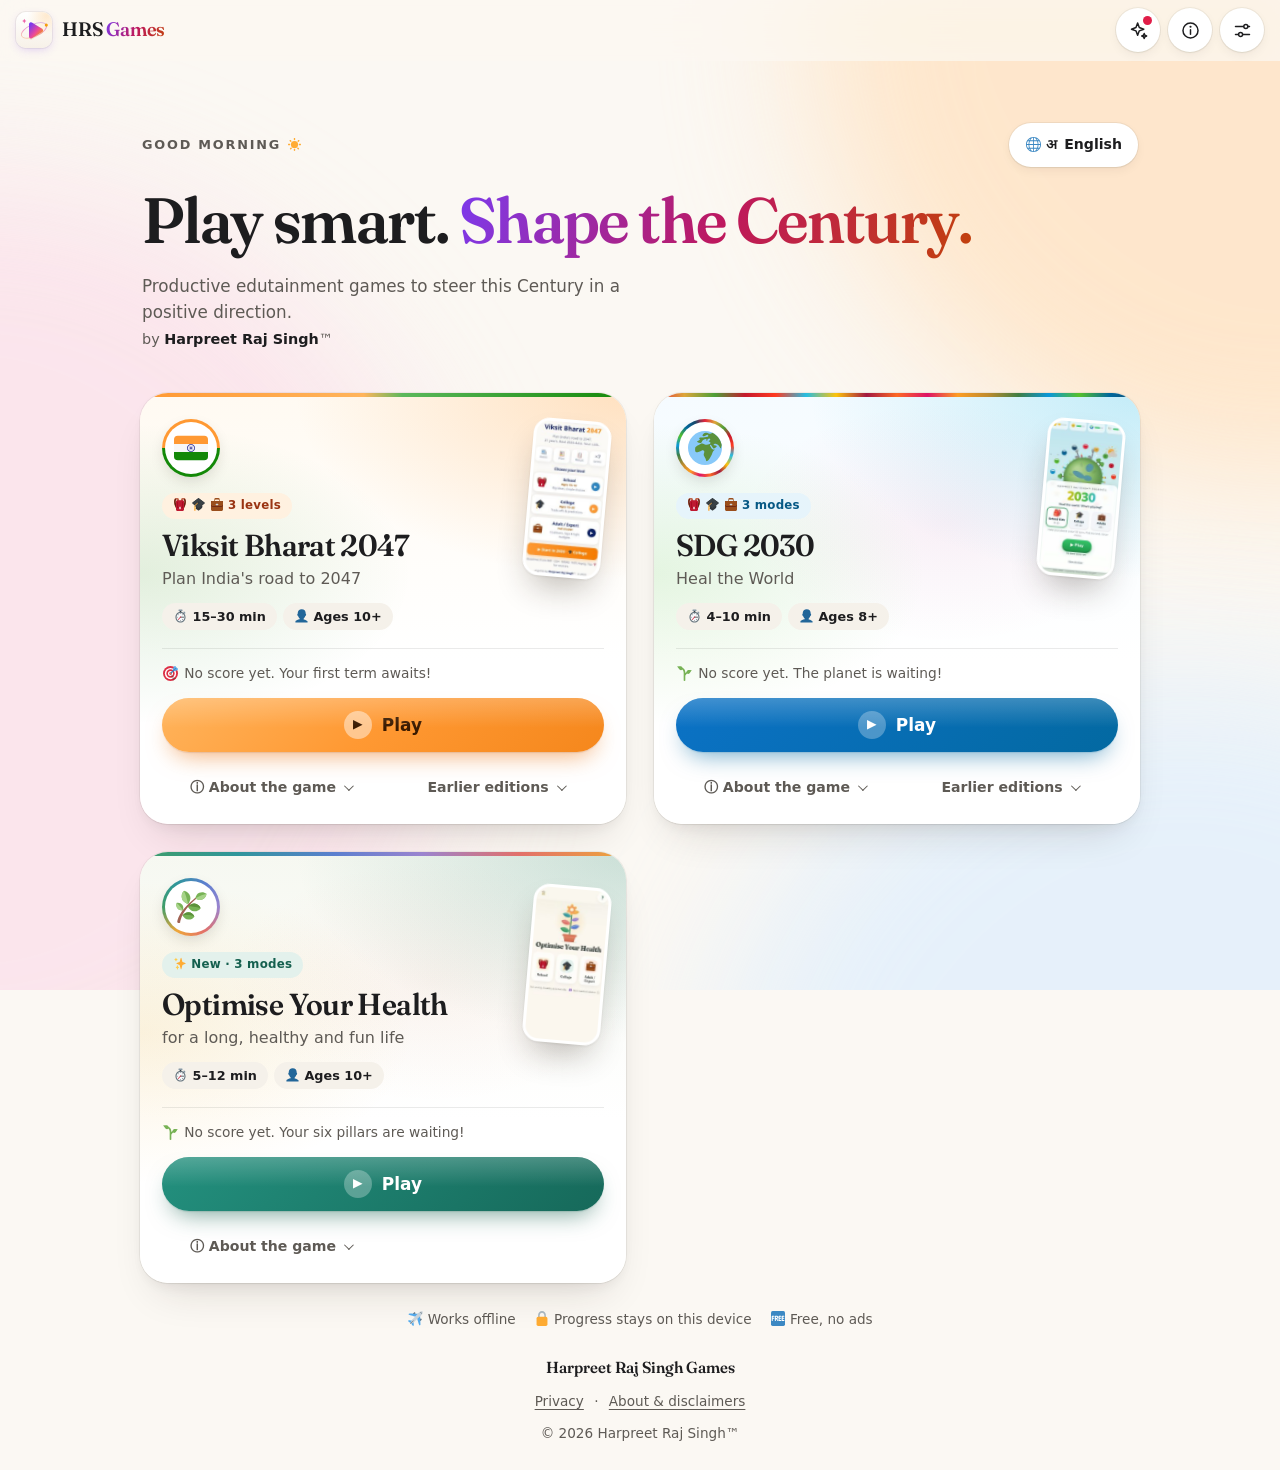
==== index.html @ fbbbddc3 "HRS Games 1.5.0: Optimise Your Health (v4.1) — one shared ⚡ energy pool across six pillars, School/C" ====
<!doctype html>
<html lang="en">
<head>
<meta charset="utf-8">
<meta name="viewport" content="width=device-width,initial-scale=1,viewport-fit=cover">
<meta name="theme-color" content="#fbf8f3">
<!-- seo:start (generated by tools/seo.js) -->
<title>Harpreet Raj Singh Games: Viksit Bharat 2047, SDG 2030 &amp; Optimise Your Health educational games</title>
<meta name="description" content="Free educational games by Harpreet Raj Singh: Viksit Bharat 2047, SDG 2030 and Optimise Your Health (healthy habits, SDG 3). Productive edutainment strategy games for youth and adults of the 21st Century. Play in your browser, offline, on Android or iPhone.">
<meta name="author" content="Harpreet Raj Singh">
<meta name="robots" content="index,follow,max-image-preview:large">
<link rel="canonical" href="https://harijim.github.io/hrs-games/">
<meta name="google-site-verification" content="tYB3hz3llab7cFKVdfaq2sgmlVHCugI9h3YYWKLy3C8">
<meta property="og:type" content="website">
<meta property="og:site_name" content="Harpreet Raj Singh Games">
<meta property="og:locale" content="en_IN">
<meta property="og:title" content="Harpreet Raj Singh Games: Viksit Bharat 2047, SDG 2030 &amp; Optimise Your Health educational games">
<meta property="og:description" content="Free educational games by Harpreet Raj Singh: Viksit Bharat 2047, SDG 2030 and Optimise Your Health (healthy habits, SDG 3). Productive edutainment strategy games for youth and adults of the 21st Century. Play in your browser, offline, on Android or iPhone.">
<meta property="og:url" content="https://harijim.github.io/hrs-games/">
<meta property="og:image" content="https://harijim.github.io/hrs-games/assets/og/hrs-games-og-1200x630.jpg">
<meta property="og:image:type" content="image/jpeg">
<meta property="og:image:width" content="1200">
<meta property="og:image:height" content="630">
<meta property="og:image:alt" content="Harpreet Raj Singh Games: Viksit Bharat 2047, SDG 2030 and Optimise Your Health, educational edutainment games">
<meta name="twitter:card" content="summary_large_image">
<meta name="twitter:title" content="Harpreet Raj Singh Games: Viksit Bharat 2047, SDG 2030 &amp; Optimise Your Health educational games">
<meta name="twitter:description" content="Free educational games by Harpreet Raj Singh: Viksit Bharat 2047, SDG 2030 and Optimise Your Health (healthy habits, SDG 3). Productive edutainment strategy games for youth and adults of the 21st Century. Play in your browser, offline, on Android or iPhone.">
<meta name="twitter:image" content="https://harijim.github.io/hrs-games/assets/og/hrs-games-og-1200x630.jpg">
<meta name="twitter:image:alt" content="Harpreet Raj Singh Games: Viksit Bharat 2047, SDG 2030 and Optimise Your Health, educational edutainment games">
<script type="application/ld+json">{"@context":"https://schema.org","@graph":[{"@type":"WebSite","@id":"https://harijim.github.io/hrs-games/#website","name":"Harpreet Raj Singh Games","alternateName":"HRS Games","url":"https://harijim.github.io/hrs-games/","description":"Free educational games by Harpreet Raj Singh: Viksit Bharat 2047, SDG 2030 and Optimise Your Health (healthy habits, SDG 3). Productive edutainment strategy games for youth and adults of the 21st Century. Play in your browser, offline, on Android or iPhone.","inLanguage":"en","author":{"@id":"https://harijim.github.io/hrs-games/#harpreet-raj-singh"},"publisher":{"@id":"https://harijim.github.io/hrs-games/#harpreet-raj-singh"}},{"@type":"Person","@id":"https://harijim.github.io/hrs-games/#harpreet-raj-singh","name":"Harpreet Raj Singh","email":"mailto:harpreetrajsingh1@gmail.com","url":"https://harijim.github.io/hrs-games/about.html"},{"@type":["VideoGame","SoftwareApplication"],"@id":"https://harijim.github.io/hrs-games/games/viksit-2047/#game","name":"Viksit Bharat 2047","alternateName":"Viksit Bharat 2047: Plan India's road to 2047","url":"https://harijim.github.io/hrs-games/games/viksit-2047/","description":"Viksit Bharat 2047 is a free educational strategy game by Harpreet Raj Singh: plan India's road to 2047 at School, College or Expert level. Seven terms of events, budgets and the power grid, with real 2026 data. Edutainment that works offline.","image":"https://harijim.github.io/hrs-games/assets/og/viksit-2047-og-1200x630.jpg","author":{"@id":"https://harijim.github.io/hrs-games/#harpreet-raj-singh"},"creator":{"@id":"https://harijim.github.io/hrs-games/#harpreet-raj-singh"},"publisher":{"@id":"https://harijim.github.io/hrs-games/#harpreet-raj-singh"},"genre":["Strategy","Simulation","Educational"],"gamePlatform":["Web browser","Android","iOS (Add to Home Screen)"],"operatingSystem":"Any (web browser), Android","applicationCategory":"GameApplication","applicationSubCategory":"Educational strategy game","playMode":"SinglePlayer","inLanguage":"en","isAccessibleForFree":true,"educationalUse":"Edutainment","about":["India","Economic development","Energy transition","Public policy"],"keywords":"educational games, edutainment, Viksit Bharat 2047, Harpreet Raj Singh","offers":{"@type":"Offer","price":"0","priceCurrency":"INR","availability":"https://schema.org/InStock"},"isPartOf":{"@id":"https://harijim.github.io/hrs-games/#website"},"version":"3","audience":[{"@type":"EducationalAudience","educationalRole":"student","audienceType":"School (ages 10–14)"},{"@type":"EducationalAudience","educationalRole":"student","audienceType":"College (ages 15–22)"},{"@type":"Audience","audienceType":"Adults / experts"}],"workExample":[{"@id":"https://harijim.github.io/hrs-games/games/viksit-2047-v2/#game"},{"@id":"https://harijim.github.io/hrs-games/games/viksit-2047-classic/#game"}]},{"@type":["VideoGame","SoftwareApplication"],"@id":"https://harijim.github.io/hrs-games/games/sdg-2030/#game","name":"SDG 2030","alternateName":"SDG 2030: Heal the World","url":"https://harijim.github.io/hrs-games/games/sdg-2030/","description":"SDG 2030 is a free educational game by Harpreet Raj Singh with three modes: School Kids (10 turns), College (16 seasons) and Adults (20 seasons). Heal a tiny planet and fill all 17 Sustainable Development Goals with quizzes, dilemmas and delayed consequences. Edutainment that works offline.","image":"https://harijim.github.io/hrs-games/assets/og/sdg-2030-og-1200x630.jpg","author":{"@id":"https://harijim.github.io/hrs-games/#harpreet-raj-singh"},"creator":{"@id":"https://harijim.github.io/hrs-games/#harpreet-raj-singh"},"publisher":{"@id":"https://harijim.github.io/hrs-games/#harpreet-raj-singh"},"genre":["Strategy","Card game","Educational"],"gamePlatform":["Web browser","Android","iOS (Add to Home Screen)"],"operatingSystem":"Any (web browser), Android","applicationCategory":"GameApplication","applicationSubCategory":"Educational strategy game","playMode":"SinglePlayer","inLanguage":"en","isAccessibleForFree":true,"educationalUse":"Edutainment","about":["Sustainable Development Goals","Climate","Public policy"],"keywords":"educational games, edutainment, SDG 2030, Harpreet Raj Singh","offers":{"@type":"Offer","price":"0","priceCurrency":"INR","availability":"https://schema.org/InStock"},"isPartOf":{"@id":"https://harijim.github.io/hrs-games/#website"},"version":"3","audience":[{"@type":"EducationalAudience","educationalRole":"student","audienceType":"School kids (8–13)"},{"@type":"EducationalAudience","educationalRole":"student","audienceType":"College students (17–22)"},{"@type":"Audience","audienceType":"Adults (23+)"}],"workExample":{"@id":"https://harijim.github.io/hrs-games/games/sdg-2030-classic/#game"}},{"@type":["VideoGame","SoftwareApplication"],"@id":"https://harijim.github.io/hrs-games/games/optimise-your-health/#game","name":"Optimise Your Health","alternateName":"Optimise Your Health: for a long, healthy and fun life","url":"https://harijim.github.io/hrs-games/games/optimise-your-health/","description":"Optimise Your Health is a free educational game by Harpreet Raj Singh: spend Time, Energy and Attention across six pillars of life at School, College or Adult level. Humorous Indian event cards, delayed consequences, sourced WHO and ICMR-NIN facts and gentle Ayurveda traditions. Educational, not medical advice. Works offline.","image":"https://harijim.github.io/hrs-games/assets/og/optimise-your-health-og-1200x630.jpg","author":{"@id":"https://harijim.github.io/hrs-games/#harpreet-raj-singh"},"creator":{"@id":"https://harijim.github.io/hrs-games/#harpreet-raj-singh"},"publisher":{"@id":"https://harijim.github.io/hrs-games/#harpreet-raj-singh"},"genre":["Simulation","Card game","Educational"],"gamePlatform":["Web browser","Android","iOS (Add to Home Screen)"],"operatingSystem":"Any (web browser), Android","applicationCategory":"GameApplication","applicationSubCategory":"Educational strategy game","playMode":"SinglePlayer","inLanguage":"en","isAccessibleForFree":true,"educationalUse":"Edutainment","about":["Health","Well-being","SDG 3: Good Health and Well-being","Ayurveda","Healthy habits"],"keywords":"educational games, edutainment, Optimise Your Health, Harpreet Raj Singh","offers":{"@type":"Offer","price":"0","priceCurrency":"INR","availability":"https://schema.org/InStock"},"isPartOf":{"@id":"https://harijim.github.io/hrs-games/#website"},"version":"1","audience":[{"@type":"EducationalAudience","educationalRole":"student","audienceType":"School (ages 10–14)"},{"@type":"EducationalAudience","educationalRole":"student","audienceType":"College (ages 15–22)"},{"@type":"Audience","audienceType":"Adults"}]}]}</script>
<!-- seo:end -->
<!-- ios:start (generated by tools/build.js) -->
<meta name="mobile-web-app-capable" content="yes">
<meta name="apple-mobile-web-app-capable" content="yes">
<meta name="apple-mobile-web-app-status-bar-style" content="default">
<meta name="apple-mobile-web-app-title" content="HRS Games">
<meta name="format-detection" content="telephone=no">
<link rel="apple-touch-icon" sizes="180x180" href="assets/icons/apple-touch-icon-180.png">
<link rel="apple-touch-startup-image" media="(device-width: 320px) and (device-height: 568px) and (-webkit-device-pixel-ratio: 2) and (orientation: portrait)" href="assets/splash/splash-640x1136.png">
<link rel="apple-touch-startup-image" media="(device-width: 375px) and (device-height: 667px) and (-webkit-device-pixel-ratio: 2) and (orientation: portrait)" href="assets/splash/splash-750x1334.png">
<link rel="apple-touch-startup-image" media="(device-width: 414px) and (device-height: 736px) and (-webkit-device-pixel-ratio: 3) and (orientation: portrait)" href="assets/splash/splash-1242x2208.png">
<link rel="apple-touch-startup-image" media="(device-width: 375px) and (device-height: 812px) and (-webkit-device-pixel-ratio: 3) and (orientation: portrait)" href="assets/splash/splash-1125x2436.png">
<link rel="apple-touch-startup-image" media="(device-width: 414px) and (device-height: 896px) and (-webkit-device-pixel-ratio: 2) and (orientation: portrait)" href="assets/splash/splash-828x1792.png">
<link rel="apple-touch-startup-image" media="(device-width: 414px) and (device-height: 896px) and (-webkit-device-pixel-ratio: 3) and (orientation: portrait)" href="assets/splash/splash-1242x2688.png">
<link rel="apple-touch-startup-image" media="(device-width: 390px) and (device-height: 844px) and (-webkit-device-pixel-ratio: 3) and (orientation: portrait)" href="assets/splash/splash-1170x2532.png">
<link rel="apple-touch-startup-image" media="(device-width: 428px) and (device-height: 926px) and (-webkit-device-pixel-ratio: 3) and (orientation: portrait)" href="assets/splash/splash-1284x2778.png">
<link rel="apple-touch-startup-image" media="(device-width: 393px) and (device-height: 852px) and (-webkit-device-pixel-ratio: 3) and (orientation: portrait)" href="assets/splash/splash-1179x2556.png">
<link rel="apple-touch-startup-image" media="(device-width: 430px) and (device-height: 932px) and (-webkit-device-pixel-ratio: 3) and (orientation: portrait)" href="assets/splash/splash-1290x2796.png">
<link rel="apple-touch-startup-image" media="(device-width: 402px) and (device-height: 874px) and (-webkit-device-pixel-ratio: 3) and (orientation: portrait)" href="assets/splash/splash-1206x2622.png">
<link rel="apple-touch-startup-image" media="(device-width: 440px) and (device-height: 956px) and (-webkit-device-pixel-ratio: 3) and (orientation: portrait)" href="assets/splash/splash-1320x2868.png">
<link rel="apple-touch-startup-image" media="(device-width: 768px) and (device-height: 1024px) and (-webkit-device-pixel-ratio: 2) and (orientation: portrait)" href="assets/splash/splash-1536x2048.png">
<link rel="apple-touch-startup-image" media="(device-width: 810px) and (device-height: 1080px) and (-webkit-device-pixel-ratio: 2) and (orientation: portrait)" href="assets/splash/splash-1620x2160.png">
<link rel="apple-touch-startup-image" media="(device-width: 820px) and (device-height: 1180px) and (-webkit-device-pixel-ratio: 2) and (orientation: portrait)" href="assets/splash/splash-1640x2360.png">
<link rel="apple-touch-startup-image" media="(device-width: 834px) and (device-height: 1194px) and (-webkit-device-pixel-ratio: 2) and (orientation: portrait)" href="assets/splash/splash-1668x2388.png">
<link rel="apple-touch-startup-image" media="(device-width: 1024px) and (device-height: 1366px) and (-webkit-device-pixel-ratio: 2) and (orientation: portrait)" href="assets/splash/splash-2048x2732.png">
<!-- ios:end -->
<meta name="color-scheme" content="light">
<link rel="preload" href="assets/fonts/fraunces-display.woff2" as="font" type="font/woff2" crossorigin>
<link rel="manifest" href="manifest.webmanifest">
<link rel="icon" href="assets/icons/icon-192.png">
<link rel="stylesheet" href="css/hrs-common.css">
<link rel="stylesheet" href="css/shell.css">
<script src="js/capacitor.js"></script>
<script src="js/twemoji.min.js"></script>
<script src="js/hrs-common.js"></script>
</head>
<body>
<a class="skip" href="#main" data-i18n="skip">Skip to content</a>
<div class="bg-art" aria-hidden="true"><i></i><i></i><i></i></div>
<header class="top">
  <a href="#" class="brand" data-route="home" aria-label="HRS Games: Harpreet Raj Singh Games home" data-i18n-aria="nav.home">
    <img src="assets/icons/icon.svg" alt="" width="36" height="36">
    <span class="bn">HRS <b>Games</b></span>
  </a>
  <nav class="topnav" aria-label="Main">
    <a href="#whats-new" class="ib" id="newBtn" aria-label="What's new" data-i18n-aria="nav.new"><svg viewBox="0 0 24 24" aria-hidden="true"><path d="M11 3.5l1.9 5.1 5.1 1.9-5.1 1.9L11 17.5l-1.9-5.1L4 10.5l5.1-1.9z"/><path d="M18.5 15.5l.8 2 2 .8-2 .8-.8 2-.8-2-2-.8 2-.8z"/></svg><span class="dot" hidden></span></a>
    <a href="#about" class="ib" data-route="about" aria-label="About" data-i18n-aria="nav.about"><svg viewBox="0 0 24 24" aria-hidden="true"><circle cx="12" cy="12" r="8.6"/><path d="M12 11v5.4"/><path d="M12 7.7h.01" stroke-width="2.4"/></svg></a>
    <a href="#settings" class="ib" id="sheetBtn" data-route="settings" aria-label="Settings" data-i18n-aria="nav.settings"><svg viewBox="0 0 24 24" aria-hidden="true"><path d="M4 7.5h9M18.6 7.5H20M4 16.5h3.4M12.6 16.5H20"/><circle cx="15.8" cy="7.5" r="2.3"/><circle cx="9.8" cy="16.5" r="2.3"/></svg></a>
  </nav>
</header>
<main id="main" tabindex="-1">

<section class="page" id="page-home" aria-labelledby="h-home">
  <div class="hero">
    <div class="hero-row"><p class="greet"><span id="greet">Hello</span> <span id="greetE" aria-hidden="true">👋</span></p>
    <details class="langpick" id="langPick"><summary><span aria-hidden="true">🌐 अ</span> <span class="vh" data-i18n="lang.label">Language</span> <span data-lang-cur>English</span></summary>
      <div class="langmenu" role="radiogroup" aria-label="Language" data-i18n-aria="lang.label"><button type="button" role="radio" data-lang-pick="en" lang="en">English</button><button type="button" role="radio" data-lang-pick="hi" lang="hi">हिन्दी</button><button type="button" role="radio" data-lang-pick="pa" lang="pa">ਪੰਜਾਬੀ</button></div></details></div>
    <h1 id="h-home" data-i18n="hero.h1">Play smart. <span class="grad">Shape the Century.</span></h1>
    <p class="tagline" data-i18n="hero.tag">Productive edutainment games to steer this Century in a positive direction.</p>
    <p class="by" data-i18n="hero.by">by <b>Harpreet Raj Singh</b>™</p>
  </div>
  <aside class="ioshint" id="iosHint" hidden aria-labelledby="iosHintT">
    <img src="assets/icons/apple-touch-icon-180.png" alt="" width="44" height="44">
    <div><b id="iosHintT" data-i18n="ios.t">Install on iPhone</b>
      <p><span data-i18n="ios.tap">Tap</span> <span class="share" aria-label="the Share button"><svg viewBox="0 0 24 24" width="18" height="18" aria-hidden="true"><path d="M12 3v12M7.5 7.5 12 3l4.5 4.5" fill="none" stroke="currentColor" stroke-width="2" stroke-linecap="round" stroke-linejoin="round"/><path d="M8 10H6a1 1 0 0 0-1 1v9a1 1 0 0 0 1 1h12a1 1 0 0 0 1-1v-9a1 1 0 0 0-1-1h-2" fill="none" stroke="currentColor" stroke-width="2" stroke-linecap="round"/></svg> <span data-i18n="ios.share">Share</span></span> → <b data-i18n="ios.add">Add to Home Screen</b> <span data-i18n="ios.rest">to play full-screen and offline, like an app.</span></p></div>
    <button type="button" class="x" id="iosHintX" aria-label="Dismiss install hint" data-i18n-aria="ios.x">✕</button>
  </aside>
  <div class="games" id="games"></div>
  <p class="fine trust"><span data-i18n="trust.off">✈️ Works offline</span><span data-i18n="trust.dev">🔒 Progress stays on this device</span><span data-i18n="trust.free">🆓 Free, no ads</span></p>
</section>

<section class="page" id="page-about" aria-labelledby="h-about" hidden>
  <h1 id="h-about" data-i18n="ab.h">About</h1>
  <div class="panel" id="whats-new">
    <h2 data-i18n="wn.h">✨ What's new in 1.5</h2>
    <ul>
      <li data-i18n="wn.7"><b>New in 1.5.0: Optimise Your Health.</b> Spend your weekly ⚡ energy across six pillars of life, from sleep and thalis to family, fun and quiet time, with School, College and Adult modes, sourced health facts and gentle Ayurveda traditions. Educational, not medical advice.</li>
      <li data-i18n="wn.6"><b>New in 1.4.1: Viksit Bharat 2047 gets a light, premium makeover.</b> Ivory pages, white cards and saffron and green accents, with the Ashoka Chakra in navy. Your game, saves and best scores stay the same.</li>
      <li data-i18n="wn.1"><b>A brighter, more refined look.</b> Airy ivory surfaces, elegant new headings, softer shadows, and each game's own colours as gentle highlights.</li>
      <li data-i18n="wn.2"><b>Light by default.</b> The app now stays light even when your phone is in dark mode. Prefer dark? Choose <b>Appearance</b> in Settings: Light, Dark or Auto.</li>
      <li data-i18n="wn.3"><b>A new, brighter app icon</b> and light launch screens.</li>
      <li data-i18n="wn.4"><b>Smoother touches:</b> gentle depth as you scroll, springy buttons and a burst of confetti for a new best. All motion follows your Reduce motion setting.</li>
      <li data-i18n="wn.5"><b>Everything else stays:</b> English, हिन्दी and ਪੰਜਾਬੀ, offline play, your saves and best scores.</li>
    </ul>
    <details class="older"><summary data-i18n="wn.older">Earlier versions</summary>
    <h2>1.3</h2>
    <ul>
      <li><b>A fresh, vibrant look.</b> A new home screen with one big card per game, bold colours for each game, and a new HRS Games logo and app icon.</li>
      <li><b>हिन्दी and ਪੰਜਾਬੀ.</b> Choose English, Hindi or Punjabi in Settings or with the 🌐 chip on the home screen. The app and both new games, <b>Viksit Bharat 2047</b> and <b>SDG 2030</b>, switch instantly, even mid-game.</li>
      <li><b>Fewer words, quicker play.</b> Big Play and Continue buttons, best scores as small chips, and game details and earlier editions tucked behind a tap.</li>
      <li><b>Settings in a bottom sheet</b> (swipe down to close), plus a time-of-day greeting.</li>
      <li><b>Playful touches:</b> cards respond to your touch, pages glide in, and a burst of confetti celebrates a new best score.</li>
    </ul>
    <h2>1.2</h2>
    <ul>
      <li><b>Viksit Bharat 2047 now has three levels, picked on the title screen.</b> 🎒 <b>School</b> (ages 10–14): 5 friendly groups, a bigger budget, gentle shocks, kind choices, and a fact and quiz each term. 🎓 <b>College</b> (ages 15–22): trade-off lines, stakeholder dilemmas, and predict-the-number before each fast-forward. 💼 <b>Expert</b>: tighter budgets, harsher shocks and a coalition of farmers, youth, industry and environment to keep happy.</li>
      <li>Touch-first: bigger buttons, swipe a choice to pick it, long-press a tile for details, and the main button always sits at the bottom.</li>
      <li>Each level keeps its own best score (your earlier best counts as College). An unfinished game from the previous edition continues in the new one. The <a href="games/viksit-2047-v2/index.html">v2 edition</a> is still available, next to the Classic edition.</li>
      <li><b>SDG 2030 now has three modes. Who's playing?</b> 🎒 <b>School Kids</b>: 10 turns, 2 cards, clear hints, feelings moments and easy quizzes, and you can't fail. 🎓 <b>College</b> (default): 16 seasons, hidden bills, timed concept quizzes and ethical dilemmas. 💼 <b>Adults</b>: 20 seasons, hard calls, lobbyists, elections, compounding storms and a tipping point, with no hints.</li>
      <li>Each mode keeps its own best score, shown on the home screen. Continue remembers the mode.</li>
      <li>Better touch controls: bigger tap targets, swipe a card up to play it, tap to open and close tips, and optional vibration (Settings).</li>
    </ul>
    <h2>1.1</h2>
    <ul>
      <li><b>Viksit Bharat 2047, new edition:</b> plan India's road to 2047 in seven terms of <b>Event → Plan → Result</b>. Drop coins on sectors and the national power grid, unlock specialisation hubs, and track GDP, grid adequacy, clean power and approval against real 2026 data.</li>
      <li><b>SDG 2030: Heal the World, new edition:</b> one screen and one choice per season. Watch a tiny planet heal or decay as you fill all 17 goals. Quick wins pay now, but their storms land later.</li>
      <li>Both new editions autosave, show <b>Continue</b> and your <b>best score</b> on the home screen, and follow your sound, motion and text-size settings.</li>
      <li><b>Classic editions</b> (<a href="games/viksit-2047-classic/index.html">The Planner's Desk</a> and <a href="games/sdg-2030-classic/index.html">Race to the Goals</a>) are still here, with your old saves and best scores. Use the small link on each card.</li>
    </ul>
    </details>
  </div>
  <div class="panel">
    <h2 data-i18n="ab.creatorH">The creator</h2>
    <p data-i18n="ab.creator"><b>Harpreet Raj Singh</b>™ designs games that turn real-world challenges (national development, clean energy, climate and the Global Goals) into decisions you can feel.</p>
    <h2 data-i18n="ab.missionH">Mission</h2>
    <blockquote data-i18n="ab.mission">The Harpreet Raj Singh App of productive edutainment games for progressive youth and adults of the 21st Century, to steer this Century in a positive direction.</blockquote>
    <p data-i18n="ab.principles">Every game is built on three principles: <b>grounded</b> (real baselines and official targets, clearly separated from invented mechanics), <b>fair</b> (every choice has trade-offs), and <b>playful</b> (humour and surprise, never a lecture).</p>
  </div>
  <div class="panel" id="disclaimers">
    <h2 data-i18n="ab.discH">Disclaimers</h2>
    <ul>
      <li data-i18n="ab.d1">These games are <b>educational simulations, not forecasts</b>. Real-world baselines are cited in-game; future dynamics and scores are simplified game mechanics.</li>
      <li data-i18n="ab.d2"><b>Viksit Bharat 2047</b> is an independent work. It is <b>not affiliated with, sponsored or endorsed by the Government of India</b>, NITI Aayog or any ministry or agency. Programme names and targets are referenced for education and commentary.</li>
      <li data-i18n="ab.d3"><b>SDG 2030</b> is an independent work. It is <b>not affiliated with, sponsored or endorsed by the United Nations</b>. Sustainable Development Goal names and colours are used for <b>educational purposes</b>; no UN emblem is used. “Veridia” and its rival nations are fictional.</li>
      <li data-i18n="ab.d5"><b>Optimise Your Health</b> is an educational game, <b>not medical advice</b>; it does not diagnose, treat or prescribe. Its Ayurveda and herb content describes traditional wellness practices, not cures, and herbs can interact with medicines. Always consult a qualified health professional. It is <b>not affiliated with</b> WHO, ICMR-NIN, the Ministry of Ayush or any other body it cites.</li>
      <li data-i18n="ab.d4">Harpreet Raj Singh™ and the game titles are the creator's marks.</li>
    </ul>
  </div>
  <div class="panel">
    <h2 data-i18n="ab.creditsH">Credits &amp; licences</h2>
    <ul>
      <li data-i18n="ab.c1">Game design, writing and content: Harpreet Raj Singh.</li>
      <li data-i18n="ab.c2">Emoji graphics: <a href="https://github.com/jdecked/twemoji" target="_blank" rel="noopener">Twemoji</a> © Twitter, Inc. and other contributors, licensed under <a href="https://creativecommons.org/licenses/by/4.0/" target="_blank" rel="noopener">CC-BY 4.0</a>. Twemoji parser code: MIT licence. Bundled locally; see <a href="assets/emoji/LICENSE.txt">licence</a>.</li>
      <li data-i18n="ab.cfd">Headings: <a href="https://github.com/undercasetype/Fraunces" target="_blank" rel="noopener">Fraunces</a> by Undercase Type, SIL Open Font License 1.1 (<a href="assets/fonts/OFL-Fraunces.txt">licence</a>).</li>
      <li data-i18n="ab.cf">Hindi and Punjabi lettering: <a href="https://notofonts.github.io" target="_blank" rel="noopener">Noto Sans Devanagari and Noto Sans Gurmukhi</a>, SIL Open Font License 1.1 (<a href="assets/fonts/OFL-NotoSansDevanagari.txt">licence</a>).</li>
      <li data-i18n="ab.c3">Android wrapper: <a href="https://capacitorjs.com" target="_blank" rel="noopener">Capacitor</a> (MIT licence).</li>
      <li data-i18n="ab.c4">Sound effects are synthesised on your device; no audio files are used.</li>
    </ul>
    <h2 data-i18n="ab.contactH">Contact</h2>
    <p><span data-i18n="ab.contact">Feedback, ideas or questions:</span> <a href="mailto:harpreetrajsingh1@gmail.com">harpreetrajsingh1@gmail.com</a></p>
    <p class="fine"><span data-i18n="ab.version">Version</span> <span id="ver">1.5.0</span> · © 2026 Harpreet Raj Singh. <span data-i18n="ab.rights">All rights reserved.</span></p>
  </div>
</section>



<section class="page" id="page-privacy" aria-labelledby="h-privacy" hidden>
  <h1 id="h-privacy" data-i18n="pv.h">Privacy policy</h1>
  <div class="panel prose i18n-sum" data-lang-show="hi pa" data-i18n="pv.sum" hidden></div>
  <div class="panel prose" lang="en">
    <p><b>Effective date:</b> 17 October 2026 · <b>App:</b> Harpreet Raj Singh Games · <b>Developer:</b> Harpreet Raj Singh</p>
    <h2>The short version</h2>
    <p><b>We collect no personal data. None.</b> There are no accounts, no ads, no analytics, no tracking and no third-party SDKs that collect data.</p>
    <h2>What is stored, and where</h2>
    <p>The app saves the following <b>only on your device</b> (browser local storage / app storage), so the games can work:</p>
    <ul><li>your settings (appearance, sound, vibration, motion, text size)</li><li>your in-progress game saves</li><li>your best scores</li><li>whether you have finished each tutorial</li></ul>
    <p>This information never leaves your device and is never sent to us or anyone else.</p>
    <h2>Network use</h2>
    <p>The games run fully offline. The app makes no network requests of its own. If you tap a source link (for example, an IMF or government page cited in a game), that page opens in your web browser, and that website's own privacy policy applies.</p>
    <h2>Deleting your data</h2>
    <p>Use <a href="#settings">Settings → Delete saves &amp; scores</a>, clear the app's storage in your device settings, or uninstall the app.</p>
    <h2>Children</h2>
    <p>The games are designed for teens and adults. Because no personal data is collected, no data about children is collected either.</p>
    <h2>Changes</h2>
    <p>If this policy ever changes, the new version will be published in the app with a new effective date.</p>
    <h2>Contact</h2>
    <p>Questions: <a id="contact" href="mailto:harpreetrajsingh1@gmail.com">harpreetrajsingh1@gmail.com</a></p>
  </div>
</section>
</main>
<footer class="foot">
  <b>Harpreet Raj Singh Games</b><span><a href="privacy.html" data-i18n="foot.privacy">Privacy</a> · <a href="about.html" data-i18n="foot.about">About &amp; disclaimers</a></span><span>© 2026 Harpreet Raj Singh™</span>
</footer>
<div class="sheet-wrap" id="page-settings" hidden>
  <div class="scrim" data-close></div>
  <section class="sheet" id="sheet" aria-labelledby="h-settings">
    <div class="grab" id="grab" aria-hidden="true"><i></i></div>
    <div class="sheet-h"><h1 id="h-settings" data-i18n="set.h">Settings</h1><button type="button" class="x" data-close aria-label="Close settings" data-i18n-aria="set.close">✕</button></div>
  <div class="panel settings">
    <div class="set lang-set"><span class="lbl" id="langLbl"><b data-i18n="set.lang">Language</b><small data-i18n="set.langS">Menus and buttons. Games switch too when they support it.</small></span>
      <div class="seg" role="radiogroup" aria-labelledby="langLbl"><button type="button" role="radio" data-lang-pick="en" lang="en">English</button><button type="button" role="radio" data-lang-pick="hi" lang="hi">हिन्दी</button><button type="button" role="radio" data-lang-pick="pa" lang="pa">ਪੰਜਾਬੀ</button></div></div>
    <div class="set theme-set"><span class="lbl" id="themeLbl"><b data-i18n="set.theme">Appearance</b><small data-i18n="set.themeS">Light is the default. Auto follows your device.</small></span>
      <div class="seg" role="radiogroup" aria-labelledby="themeLbl" id="themeSeg"><button type="button" role="radio" data-theme-pick="light" data-i18n="theme.light">Light</button><button type="button" role="radio" data-theme-pick="dark" data-i18n="theme.dark">Dark</button><button type="button" role="radio" data-theme-pick="auto" data-i18n="theme.auto">Auto</button></div></div>
    <div class="set"><label for="s-sound"><b data-i18n="set.sound">Sound effects</b><small data-i18n="set.soundS">Short synthesised sounds. Off by default.</small></label><input type="checkbox" id="s-sound" role="switch"><button class="mini" type="button" id="t-sound" data-i18n="set.test">Test</button></div>
    <div class="set"><label for="s-vibration"><b data-i18n="set.vib">Vibration</b><small data-i18n="set.vibS">Light haptic feedback on supported phones.</small></label><input type="checkbox" id="s-vibration" role="switch"><button class="mini" type="button" id="t-vib" data-i18n="set.test">Test</button></div>
    <div class="set"><label for="s-motion"><b data-i18n="set.motion">Reduce motion</b><small data-i18n="set.motionS">Turns off confetti and animations.</small></label>
      <select id="s-motion"><option value="system" data-i18n="opt.system">Follow device</option><option value="on" data-i18n="opt.on">On</option><option value="off" data-i18n="opt.off">Off</option></select></div>
    <div class="set"><label for="s-text"><b data-i18n="set.text">Text size</b><small data-i18n="set.textS">Applies inside all games.</small></label>
      <select id="s-text"><option value="normal" data-i18n="opt.normal">Normal</option><option value="large" data-i18n="opt.large">Large</option><option value="xlarge" data-i18n="opt.xlarge">Extra large</option></select></div>
    <div class="set"><label for="s-emoji"><b data-i18n="set.emoji">Consistent emoji</b><small data-i18n="set.emojiS">Use bundled emoji images, so icons look right on every device.</small></label><input type="checkbox" id="s-emoji" role="switch"></div>
  </div>
  <div class="panel">
    <h2 data-i18n="set.data">Your data</h2>
    <p data-i18n="set.dataP">Everything is stored only on this device.</p>
    <div class="row-btns"><button class="btn ghost" type="button" id="resetTut" data-i18n="set.tut">Replay all tutorials</button><button class="btn danger" type="button" id="wipe" data-i18n="set.wipe">Delete saves &amp; scores</button></div>
    <p class="fine" id="dataMsg" role="status"></p>
  </div>
    <nav class="sheet-links" aria-label="More"><a href="#whats-new" data-i18n="sl.new">✨ What's new</a><a href="#about" data-i18n="sl.about">ℹ️ About</a><a href="privacy.html" data-i18n="sl.privacy">🔒 Privacy</a></nav>
  </section>
</div>
<div class="dlg hidden" id="dlg"><div class="dlg-box" id="dlgBox"></div></div>
<script src="js/i18n.js"></script>
<script src="js/shell.js"></script>
</body>
</html>
---- css/hrs-common.css ----
/* Shared UI for Harpreet Raj Singh Games */
img.emoji{height:1.05em;width:1.05em;margin:0 .05em 0 .08em;vertical-align:-.15em;display:inline-block}
:focus-visible{outline:3px solid #ffb547;outline-offset:2px}
.hrs-sr{position:absolute;width:1px;height:1px;overflow:hidden;clip:rect(0 0 0 0);white-space:nowrap}
.hrs-pop{position:fixed;z-index:100000;background:#fff;color:#1f1f1f;font:500 13px/1.4 system-ui,-apple-system,"Segoe UI",Roboto,sans-serif;padding:10px 12px;border-radius:14px;border:1px solid #ebe4d7;box-shadow:0 2px 6px rgba(60,40,10,.06),0 14px 34px -10px rgba(60,40,10,.28);max-width:300px}
.hrs-has-tip{cursor:help}
.hrs-btn{font:600 15px/1.2 system-ui,-apple-system,"Segoe UI",Roboto,sans-serif;min-height:44px;min-width:44px;padding:10px 16px;border-radius:12px;border:0;background:#1f1f1f;color:#fff;cursor:pointer}
.hrs-btn.ghost{background:transparent;color:inherit;border:1px solid currentColor;opacity:.9}
.hrs-tour{position:fixed;inset:0;z-index:99990}
.hrs-tour.dim{background:rgba(30,24,16,.5)}
.hrs-tour-hole{position:fixed;border-radius:12px;box-shadow:0 0 0 9999px rgba(30,24,16,.55);outline:3px solid #ffb547;transition:all .25s;pointer-events:none}
.hrs-tour-box{position:fixed;left:50%;transform:translateX(-50%);width:min(440px,calc(100vw - 20px));background:#fff;color:#1f1f1f;border-radius:20px;padding:14px 16px;box-shadow:0 24px 60px -12px rgba(0,0,0,.35);font:15px/1.45 system-ui,-apple-system,"Segoe UI",Roboto,sans-serif}
.hrs-tour-box h3{margin:2px 0 6px;font-size:18px;color:#1f1f1f}
.hrs-tour-box p{margin:0 0 10px}
.hrs-tour-step{font-size:12px;color:#5f5850;text-transform:uppercase;letter-spacing:.5px}
.hrs-tour-btns{display:flex;gap:8px;align-items:center;flex-wrap:wrap}
.hrs-tour-btns .ghost{color:#1f1f1f}
.hrs-home{display:inline-flex;align-items:center;justify-content:center;min-width:44px;min-height:44px;border-radius:12px;text-decoration:none;font-size:20px}
html[data-reduce-motion] *,html[data-reduce-motion] *::before,html[data-reduce-motion] *::after{animation-duration:.001ms!important;animation-iteration-count:1!important;transition-duration:.001ms!important;scroll-behavior:auto!important}
/* iOS / touch: no double-tap zoom delay (pinch-zoom stays available), no font inflation, no grey tap flash */
html{-webkit-text-size-adjust:100%;text-size-adjust:100%;touch-action:manipulation}
a,button,input,select,label,[role="button"],[tabindex]{touch-action:manipulation}
body{-webkit-tap-highlight-color:rgba(0,0,0,0)}
.hrs-tour-box{margin-bottom:env(safe-area-inset-bottom,0px)}
.hrs-tour{padding-bottom:env(safe-area-inset-bottom,0px)}
/* Hindi + Punjabi: bundled Noto subsets, fetched only when Devanagari / Gurmukhi characters appear (OFL, see assets/fonts) */
@font-face{font-family:"HRS Devanagari";src:url(../assets/fonts/noto-sans-devanagari.woff2) format("woff2");font-weight:400 800;font-display:swap;unicode-range:U+0900-097F,U+1CD0-1CFF,U+200C-200D,U+25CC,U+A8E0-A8FF}
@font-face{font-family:"HRS Gurmukhi";src:url(../assets/fonts/noto-sans-gurmukhi.woff2) format("woff2");font-weight:400 800;font-display:swap;unicode-range:U+0A00-0A7F,U+200C-200D,U+25CC,U+262C}
/* the games name Noto first in their Indic stacks: serve the bundled subset under that name when it isn't installed */
@font-face{font-family:"Noto Sans Devanagari";src:url(../assets/fonts/noto-sans-devanagari.woff2) format("woff2");font-weight:400 800;font-display:swap;unicode-range:U+0900-097F,U+1CD0-1CFF,U+200C-200D,U+25CC,U+A8E0-A8FF}
@font-face{font-family:"Noto Sans Gurmukhi";src:url(../assets/fonts/noto-sans-gurmukhi.woff2) format("woff2");font-weight:400 800;font-display:swap;unicode-range:U+0A00-0A7F,U+200C-200D,U+25CC,U+262C}
.hrs-links :lang(hi),.hrs-links:lang(hi),.tlinks :lang(hi),.hrs-toast:lang(hi),.hrs-lang-note:lang(hi),.hrs-links a:lang(hi),.tlinks a:lang(hi){font-family:"HRS Devanagari",system-ui,-apple-system,"Segoe UI",Roboto,sans-serif}
.hrs-links a:lang(pa),.tlinks a:lang(pa),.hrs-toast:lang(pa),.hrs-lang-note:lang(pa){font-family:"HRS Gurmukhi",system-ui,-apple-system,"Segoe UI",Roboto,sans-serif}
.hrs-lang-note{margin:6px auto 0;text-align:center;font:600 12px/1.4 "HRS Devanagari","HRS Gurmukhi",system-ui,-apple-system,"Segoe UI",Roboto,sans-serif;opacity:.75}
.hrs-toast{position:fixed;left:50%;bottom:calc(18px + env(safe-area-inset-bottom,0px));transform:translate(-50%,20px);opacity:0;z-index:100001;max-width:calc(100vw - 32px);
  background:rgba(255,255,255,.96);-webkit-backdrop-filter:blur(10px);backdrop-filter:blur(10px);color:#1f1f1f;border:1px solid #ebe4d7;font:650 14px/1.35 system-ui,-apple-system,"Segoe UI",Roboto,"HRS Devanagari","HRS Gurmukhi",sans-serif;padding:10px 16px;border-radius:999px;box-shadow:0 2px 6px rgba(60,40,10,.06),0 16px 36px -12px rgba(60,40,10,.3);transition:opacity .3s,transform .3s;pointer-events:none;text-align:center}
.hrs-toast.on{opacity:1;transform:translate(-50%,0)}
---- css/shell.css ----
/* HRS Games launcher 1.4 "posh": airy ivory surfaces, refined display type, soft layered shadows,
   rich per-game accents. Light by default, always; Dark / Auto are a setting (html[data-theme]). */
@font-face{font-family:"HRS Display";src:url(../assets/fonts/fraunces-display.woff2) format("woff2");font-weight:500 700;font-display:swap;unicode-range:U+0020-007E,U+00A0,U+00A9,U+00AE,U+00B7,U+00E9,U+2013-2014,U+2018-2019,U+201C-201D,U+2026,U+2122}
:root{
  --bg:#fbf8f3;--surface:#fff;--surface2:#f5f1ea;--ink:#1d1d1f;--mute:#5e5a55;--line:rgba(29,29,31,.09);
  --brand:linear-gradient(110deg,#7c3aed 0%,#be185d 52%,#c2410c 100%);
  --v:#6d28d9;--ok:#15803d;--bad:#b91c1c;--focus:#7c3aed;--gold:#b7791f;
  --display:"HRS Display","Iowan Old Style","Palatino Linotype",Georgia,serif;
  --sans:"HRS Devanagari","HRS Gurmukhi",system-ui,-apple-system,"SF Pro Text","Segoe UI",Roboto,"Noto Sans",sans-serif;
  --shadow:0 1px 2px rgba(41,32,20,.04),0 6px 16px -4px rgba(41,32,20,.07),0 22px 44px -18px rgba(41,32,20,.16);
  --shadow-s:0 1px 2px rgba(41,32,20,.05),0 4px 12px -2px rgba(41,32,20,.07);
  --hair:0 0 0 1px rgba(41,32,20,.06);
  --r:28px;--ease:cubic-bezier(.2,.8,.2,1);--spring:cubic-bezier(.34,1.56,.64,1);
  --blob1:#ffe1bf;--blob2:#fbd5e6;--blob3:#d9ecff;
  color-scheme:light;
}
html[data-theme=dark]{
  --bg:#0f0f11;--surface:#1a1a1d;--surface2:#26262a;--ink:#f5f5f7;--mute:#a8a8b0;--line:rgba(255,255,255,.1);
  --brand:linear-gradient(110deg,#c4b5fd 0%,#f9a8d4 50%,#fdba74 100%);
  --v:#c4b5fd;--ok:#4ade80;--bad:#fca5a5;--focus:#fbbf24;--gold:#fcd34d;
  --shadow:0 1px 2px rgba(0,0,0,.4),0 18px 40px -16px rgba(0,0,0,.6);--shadow-s:0 2px 8px rgba(0,0,0,.4);--hair:0 0 0 1px rgba(255,255,255,.07);
  --blob1:#3a2410;--blob2:#33162a;--blob3:#102a40;
  color-scheme:dark;
}
*{box-sizing:border-box}
html{font-size:calc(100% * var(--hrs-scale,1));background:var(--bg)}
body{margin:0;font-family:var(--sans);background:transparent;color:var(--ink);line-height:1.5;min-height:100vh;
  padding:0 env(safe-area-inset-right) env(safe-area-inset-bottom) env(safe-area-inset-left);-webkit-font-smoothing:antialiased;-moz-osx-font-smoothing:grayscale;text-rendering:optimizeLegibility}
a{color:var(--v);text-underline-offset:3px;text-decoration-thickness:1px}
:focus-visible{outline:3px solid var(--focus);outline-offset:3px}
.skip{position:absolute;left:-999px}.skip:focus{left:8px;top:8px;background:var(--surface);padding:10px;z-index:99;border-radius:10px}
/* ambient light: three faint pastel washes, transform-only, very slow; drift a little with scroll (parallax) */
.bg-art{position:fixed;inset:-10vh 0;z-index:-1;overflow:hidden;pointer-events:none;transform:translate3d(0,var(--par,0px),0)}
.bg-art i{position:absolute;width:75vmax;height:75vmax;border-radius:50%;filter:blur(70px);opacity:.75;will-change:transform;animation:drift 30s var(--ease) infinite alternate}
.bg-art i:nth-child(1){background:var(--blob1);right:-38vmax;top:-30vmax}
.bg-art i:nth-child(2){background:var(--blob2);left:-40vmax;top:30vh;animation-duration:36s;animation-delay:-9s;opacity:.55}
.bg-art i:nth-child(3){background:var(--blob3);right:-30vmax;bottom:-50vmax;animation-duration:42s;animation-delay:-18s;opacity:.6}
@keyframes drift{to{transform:translate3d(6vmax,5vmax,0) scale(1.08)}}
/* top bar: frosted ivory */
.top{position:sticky;top:0;z-index:20;display:flex;align-items:center;gap:8px;padding:calc(8px + env(safe-area-inset-top)) 16px 8px;
  background:color-mix(in srgb,var(--bg) 78%,transparent);-webkit-backdrop-filter:saturate(1.8) blur(18px);backdrop-filter:saturate(1.8) blur(18px);
  border-bottom:1px solid transparent;transition:border-color .3s,box-shadow .3s}
.top.scrolled{border-bottom-color:var(--line)}
.brand{display:flex;align-items:center;gap:10px;color:var(--ink);text-decoration:none;min-height:44px;padding-right:6px;border-radius:12px}
.brand img{border-radius:10px;box-shadow:var(--hair),0 3px 10px -2px rgba(124,58,237,.25)}
.bn{font-family:var(--display);font-weight:600;font-size:1.22rem;letter-spacing:-.01em}
.bn b{font-weight:600;background:var(--brand);-webkit-background-clip:text;background-clip:text;color:transparent}
.topnav{margin-left:auto;display:flex;gap:8px}
.ib{position:relative;display:inline-flex;align-items:center;justify-content:center;width:44px;height:44px;border-radius:50%;background:var(--surface);color:var(--ink);text-decoration:none;box-shadow:var(--hair),var(--shadow-s);transition:transform .25s var(--spring),box-shadow .25s}
.ib svg{width:21px;height:21px;fill:none;stroke:currentColor;stroke-width:1.7;stroke-linecap:round;stroke-linejoin:round}
.ib:active{transform:scale(.88)}
.ib[aria-current="page"]{box-shadow:0 0 0 1.5px var(--ink),var(--shadow-s)}
.ib .dot{position:absolute;top:8px;right:8px;width:9px;height:9px;border-radius:50%;background:#e11d48;box-shadow:0 0 0 2px var(--surface)}
.ib .dot[hidden]{display:none}
main{max-width:1040px;margin:0 auto;padding:6px 20px 8px}
main:focus{outline:none}
/* hero */
.hero{padding:22px 2px 14px}
.greet{display:inline-flex;align-items:center;gap:6px;margin:0;font-weight:600;font-size:.8rem;letter-spacing:.14em;text-transform:uppercase;color:var(--mute)}
:lang(hi) .greet,:lang(pa) .greet{letter-spacing:0;text-transform:none;font-size:.95rem}
.hero h1{margin:6px 0 0;font-family:var(--display);font-size:clamp(2.35rem,10vw,3.6rem);line-height:1.02;letter-spacing:-.025em;font-weight:600}
.grad{background:var(--brand);-webkit-background-clip:text;background-clip:text;color:transparent;display:inline-block;padding-bottom:.08em}
.tagline{font-size:1.05rem;color:var(--mute);margin:14px 0 4px;max-width:30em;line-height:1.55}
.by{margin:0;font-size:.9rem;color:var(--mute)}.by b{color:var(--ink);font-weight:650}
/* game cards: one light surface each, the game's colours as soft washes, a fine identity band and the button */
.games{display:grid;grid-template-columns:repeat(auto-fit,minmax(min(320px,100%),1fr));gap:22px;margin:20px 0 6px}
.game{position:relative;background:var(--surface);border-radius:var(--r);box-shadow:var(--hair),var(--shadow);overflow:hidden;display:flex;flex-direction:column;isolation:isolate;
  transform:perspective(1000px) rotateX(var(--rx,0deg)) rotateY(var(--ry,0deg)) scale(var(--s,1));transition:transform .45s var(--ease),box-shadow .45s;animation:rise .7s var(--ease) both;animation-delay:calc(var(--i,0) * 110ms)}
.game.pressed{--s:.982}
@media (hover:hover){.game:hover{box-shadow:var(--hair),0 2px 4px rgba(41,32,20,.04),0 30px 60px -22px rgba(41,32,20,.25)}}
@keyframes rise{from{opacity:0;transform:translateY(24px) scale(.98)}}
.game .hero-c{position:relative;padding:26px 22px 14px;min-height:236px;display:flex;flex-direction:column}
.g1{background:radial-gradient(110% 70% at 100% 0%,rgba(255,153,51,.26) 0%,rgba(255,153,51,0) 62%),radial-gradient(80% 50% at 0% 42%,rgba(19,136,8,.12) 0%,rgba(19,136,8,0) 70%),linear-gradient(180deg,#fffaf2 0%,var(--surface) 62%)}
.g2{background:radial-gradient(110% 70% at 100% 0%,rgba(38,189,226,.24) 0%,rgba(38,189,226,0) 62%),radial-gradient(80% 50% at 0% 42%,rgba(86,192,43,.14) 0%,rgba(86,192,43,0) 70%),radial-gradient(60% 40% at 60% 30%,rgba(221,19,103,.06),rgba(221,19,103,0) 70%),linear-gradient(180deg,#f5fbff 0%,var(--surface) 62%)}
html[data-theme=dark] .g1{background:radial-gradient(110% 70% at 100% 0%,rgba(255,153,51,.22),rgba(255,153,51,0) 62%),radial-gradient(80% 50% at 0% 42%,rgba(19,136,8,.16),rgba(19,136,8,0) 70%),var(--surface)}
html[data-theme=dark] .g2{background:radial-gradient(110% 70% at 100% 0%,rgba(38,189,226,.2),rgba(38,189,226,0) 62%),radial-gradient(80% 50% at 0% 42%,rgba(86,192,43,.14),rgba(86,192,43,0) 70%),var(--surface)}
.band{position:absolute;left:0;right:0;top:0;height:4px}
.g1 .band{background:linear-gradient(90deg,#ff9933 0%,#ffb45c 46%,#5cb85c 54%,#138808 100%)}
.g2 .band{background:linear-gradient(90deg,#e5243b,#dda63a,#4c9f38,#c5192d,#ff3a21,#26bde2,#fcc30b,#a21942,#fd6925,#dd1367,#fd9d24,#bf8b2e,#3f7e44,#0a97d9,#56c02b,#00689d,#19486a)}
.ico{position:relative;flex:none;margin-bottom:auto;width:58px;height:58px;border-radius:50%;display:grid;place-items:center;font-size:1.75rem;padding:3px;box-shadow:0 6px 16px -4px rgba(41,32,20,.18)}
.g1 .ico{background:conic-gradient(from -90deg,#ff9933 0 50%,#138808 0)}
.g2 .ico{background:conic-gradient(#e5243b,#dda63a,#4c9f38,#c5192d,#ff3a21,#26bde2,#fcc30b,#a21942,#fd6925,#dd1367,#fd9d24,#bf8b2e,#3f7e44,#0a97d9,#56c02b,#00689d,#19486a,#e5243b)}
.ico span{width:100%;height:100%;border-radius:50%;display:grid;place-items:center;background:var(--surface)}
.ico img.emoji{width:1.2em;height:1.2em;margin:0}
.thumb{position:absolute;right:20px;top:24px;width:78px;height:158px;object-fit:cover;object-position:top;border-radius:16px;border:3px solid #fff;
  box-shadow:0 1px 2px rgba(41,32,20,.08),0 18px 34px -10px rgba(41,32,20,.32);transform:translate3d(0,var(--py,0px),0) rotate(5deg);background:#fff;transition:transform .6s var(--ease)}
.game:hover .thumb,.game.pressed .thumb{transform:translate3d(0,calc(var(--py,0px) - 4px),0) rotate(1.5deg) scale(1.04)}
.newb{margin-top:16px;align-self:flex-start;font-size:.74rem;font-weight:700;letter-spacing:.02em;border-radius:999px;padding:4px 11px;margin-bottom:10px}
.g1 .newb{background:#fff1e0;color:#9a3412}.g2 .newb{background:#e6f4fb;color:#075985}
html[data-theme=dark] .g1 .newb{background:rgba(255,153,51,.16);color:#ffc58a}html[data-theme=dark] .g2 .newb{background:rgba(38,189,226,.16);color:#9ee3f7}
.game h2{margin:0;font-family:var(--display);font-size:1.9rem;line-height:1.06;letter-spacing:-.02em;font-weight:600;max-width:calc(100% - 92px)}
.game .sub{margin:6px 0 12px;font-size:1rem;color:var(--mute);max-width:calc(100% - 92px)}
.hero-c .meta{display:flex;flex-wrap:wrap;gap:6px;max-width:calc(100% - 92px)}
.chip{font-size:.8rem;font-weight:600;background:var(--surface2);border-radius:999px;padding:4px 11px;color:var(--ink)}
.game .body{padding:4px 22px 14px;display:flex;flex-direction:column;gap:14px;flex:1}
/* best chips */
.best{display:flex;flex-wrap:wrap;gap:6px;align-items:center;font-size:.86rem;padding-top:14px;border-top:1px solid var(--line)}
.best .pm{display:inline-block;padding:4px 11px;border-radius:999px;background:var(--surface2);color:var(--ink);font-weight:600}
.best .pm b{font-size:1rem;font-variant-numeric:tabular-nums}
.best .tro{font-size:1.1rem}
.best.none{color:var(--mute);font-weight:500}
.best .nb{padding:4px 11px;border-radius:999px;background:linear-gradient(115deg,#fde68a,#fbbf24);color:#422006;font-weight:800;animation:pop .7s var(--spring) both}
@keyframes pop{0%{transform:scale(.4);opacity:0}100%{transform:scale(1);opacity:1}}
/* buttons */
.actions{display:flex;gap:10px;flex-wrap:wrap}
.btn{font-family:inherit;font-weight:700;font-size:1.06rem;line-height:1.2;min-height:54px;padding:12px 22px;border-radius:999px;border:0;color:#fff;cursor:pointer;text-decoration:none;display:inline-flex;align-items:center;justify-content:center;gap:10px;flex:1;letter-spacing:.005em;
  background:#1d1d1f;box-shadow:0 1px 1px rgba(0,0,0,.08),0 10px 22px -10px rgba(29,29,31,.55);transition:transform .2s var(--spring),box-shadow .25s,filter .2s;-webkit-user-select:none;user-select:none;position:relative;overflow:hidden}
.btn::after{content:"";position:absolute;inset:0;border-radius:inherit;background:linear-gradient(180deg,rgba(255,255,255,.22),rgba(255,255,255,0) 55%);pointer-events:none}
.btn:active,.btn.pressed{transform:scale(.96)}
@media (hover:hover){.btn:hover{filter:brightness(1.05) saturate(1.05)}}
.g1 .btn{background:linear-gradient(135deg,#ffb45c 0%,#ff9933 48%,#f5871c 100%);color:#3a1a00;box-shadow:0 1px 1px rgba(120,53,15,.12),0 12px 24px -10px rgba(234,110,10,.6)}
.g2 .btn{background:linear-gradient(135deg,#0b72c6 0%,#0369a1 100%);box-shadow:0 1px 1px rgba(3,105,161,.15),0 12px 24px -10px rgba(3,105,161,.6)}
.g1 .btn.cont{background:linear-gradient(135deg,#15803d 0%,#166534 100%);color:#fff;box-shadow:0 12px 24px -10px rgba(21,128,61,.6)}
.g2 .btn.cont{background:linear-gradient(135deg,#15803d 0%,#0e7490 100%);box-shadow:0 12px 24px -10px rgba(14,116,144,.55)}
/* g3: Optimise Your Health v2 (botanical teal, sunrise coral, cream) */
.g3{background:radial-gradient(110% 70% at 100% 0%,rgba(31,127,112,.20) 0%,rgba(31,127,112,0) 62%),radial-gradient(80% 50% at 0% 42%,rgba(244,183,64,.16) 0%,rgba(244,183,64,0) 70%),radial-gradient(60% 40% at 60% 30%,rgba(239,123,95,.07),rgba(239,123,95,0) 70%),linear-gradient(180deg,#f6f8f1 0%,var(--surface) 62%)}
html[data-theme=dark] .g3{background:radial-gradient(110% 70% at 100% 0%,rgba(31,127,112,.24),rgba(31,127,112,0) 62%),radial-gradient(80% 50% at 0% 42%,rgba(244,183,64,.12),rgba(244,183,64,0) 70%),var(--surface)}
.g3 .band{background:linear-gradient(90deg,#3f9d68 0%,#2f969b 20%,#5b7fcf 40%,#9a84cf 58%,#e2706a 78%,#eea63a 100%)}
.g3 .ico{background:conic-gradient(from -90deg,#3f9d68,#2f969b,#5b7fcf,#9a84cf,#e2706a,#eea63a,#3f9d68)}
.g3 .newb{background:#e3f1ec;color:#15604f}html[data-theme=dark] .g3 .newb{background:rgba(31,127,112,.2);color:#9fe0cf}
.g3 .btn{background:linear-gradient(135deg,#23907e 0%,#16695a 100%);color:#fff;box-shadow:0 1px 1px rgba(21,96,79,.15),0 12px 24px -10px rgba(21,96,79,.6)}
.g3 .btn.cont{background:linear-gradient(135deg,#f08a68 0%,#d9603f 100%);color:#fff;box-shadow:0 12px 24px -10px rgba(199,90,64,.55)}
.btn.cont{flex:1 1 100%;flex-direction:column;gap:0;min-height:62px;padding:10px 20px;border-radius:22px}
.btn .bt1{font-size:1.12rem}
.btn .sr-meta{font-weight:500;opacity:.95;font-size:.82rem}
.btn.ghost,.game .btn.ghost{background:var(--surface);color:var(--ink);box-shadow:inset 0 0 0 1px var(--line),var(--shadow-s)}
.btn.ghost::after,.btn.danger::after{display:none}
.btn.danger{background:transparent;color:var(--bad);box-shadow:inset 0 0 0 1.5px currentColor}
.play-ico{display:inline-grid;place-items:center;width:28px;height:28px;border-radius:50%;background:rgba(255,255,255,.28);font-size:.78rem}
.g1 .play-ico{background:rgba(255,255,255,.45)}
/* disclosures */
.more-row{display:grid;grid-template-columns:1fr 1fr;gap:8px}
.more-row details[open]{grid-column:1/-1}
details>summary{list-style:none;cursor:pointer;min-height:44px;display:flex;align-items:center;justify-content:center;gap:6px;border-radius:14px;font-size:.88rem;white-space:nowrap;font-weight:600;color:var(--mute);padding:0 10px;transition:background .2s,color .2s}
details>summary::-webkit-details-marker{display:none}
details>summary::after{content:"";width:6px;height:6px;border-right:1.6px solid currentColor;border-bottom:1.6px solid currentColor;transform:rotate(45deg) translateY(-2px);transition:transform .3s var(--ease);margin-left:2px}
details[open]>summary::after{transform:rotate(225deg) translateY(-1px)}
details>summary:hover,details[open]>summary{background:var(--surface2);color:var(--ink)}
details .in{padding:10px 4px 4px;animation:fold .35s var(--ease) both}
@keyframes fold{from{opacity:0;transform:translateY(-6px)}}
.desc{margin:0 0 10px;font-size:.95rem}
.learn h3{margin:10px 0 4px;font-size:.72rem;text-transform:uppercase;letter-spacing:.14em;color:var(--mute);font-weight:700}
:lang(hi) .learn h3,:lang(pa) .learn h3{letter-spacing:0;font-size:.85rem}
.learn ul{margin:0;padding-left:18px;font-size:.92rem}
.in .meta{display:flex;flex-wrap:wrap;gap:6px;margin-top:10px}
.classic{margin:0;display:flex;flex-direction:column;gap:6px}
.classic a{display:flex;align-items:center;gap:8px;min-height:48px;padding:6px 16px;border-radius:16px;background:var(--surface2);color:var(--ink);text-decoration:none;font-weight:600;font-size:.92rem;transition:transform .2s var(--spring)}
.classic a::before{content:"🕰️"}
.classic a:active{transform:scale(.98)}
.classic a .sv{margin-left:auto;font-size:.78rem;color:var(--ok);font-weight:700}
/* trust line + footer */
.fine{color:var(--mute);font-size:.85rem}
.trust{display:flex;flex-wrap:wrap;justify-content:center;gap:8px 18px;margin:26px 0 0}
.foot{display:flex;flex-direction:column;align-items:center;gap:0;text-align:center;color:var(--mute);font-size:.85rem;padding:18px 16px 26px}
.foot b{color:var(--ink);font-family:var(--display);font-weight:600;font-size:1rem}
.foot a{display:inline-block;padding:12px 6px;min-height:44px;color:var(--mute)}
/* panels / about / privacy */
.panel{background:var(--surface);border-radius:24px;box-shadow:var(--hair),var(--shadow-s);padding:20px 22px;margin:16px 0}
.panel h2{margin:4px 0 10px;font-family:var(--display);font-weight:600;font-size:1.3rem;letter-spacing:-.01em}
.page h1{margin:18px 0 8px;font-family:var(--display);font-size:2.4rem;letter-spacing:-.025em;font-weight:600;line-height:1.08}
#whats-new{box-shadow:0 0 0 1px rgba(183,121,31,.28),var(--shadow-s);background:linear-gradient(180deg,#fffaf0,var(--surface) 40%)}
html[data-theme=dark] #whats-new{background:linear-gradient(180deg,#24201a,var(--surface) 40%)}
#whats-new li{margin:6px 0}
blockquote{margin:10px 0;padding:12px 16px;border-left:3px solid var(--gold);background:var(--surface2);border-radius:0 14px 14px 0;font-family:var(--display);font-size:1.1rem;line-height:1.45}
:lang(hi) blockquote,:lang(pa) blockquote{font-family:var(--sans)}
.prose h2{margin-top:18px}
.page{animation:pagein .45s var(--ease) both}
@keyframes pagein{from{opacity:0;transform:translateY(12px)}}
/* settings sheet */
.sheet-wrap{position:fixed;inset:0;z-index:60;display:flex;align-items:flex-end;justify-content:center}
.sheet-wrap[hidden]{display:none}
.scrim{position:absolute;inset:0;background:rgba(29,25,20,.32);-webkit-backdrop-filter:blur(3px);backdrop-filter:blur(3px);opacity:0;transition:opacity .3s}
.sheet{position:relative;width:100%;max-width:560px;max-height:90vh;overflow:auto;overscroll-behavior:contain;background:var(--bg);border-radius:30px 30px 0 0;padding:6px 18px calc(18px + env(safe-area-inset-bottom));
  box-shadow:0 -20px 50px -10px rgba(41,32,20,.25);transform:translateY(105%);transition:transform .42s var(--ease)}
.sheet-wrap.open .scrim{opacity:1}.sheet-wrap.open .sheet{transform:translateY(var(--drag,0px))}
.sheet-wrap.dragging .sheet{transition:none}
.grab{display:flex;justify-content:center;padding:8px 0 4px;touch-action:none;cursor:grab}
.grab i{width:38px;height:5px;border-radius:9px;background:rgba(120,110,100,.35)}
.sheet-h{display:flex;align-items:center;gap:8px;touch-action:none}
.sheet-h h1{margin:4px 0;font-family:var(--display);font-weight:600;letter-spacing:-.02em;font-size:2rem}
:lang(hi) .sheet-h h1{font-family:"HRS Devanagari",var(--sans);font-weight:700}:lang(pa) .sheet-h h1{font-family:"HRS Gurmukhi",var(--sans);font-weight:700}
.x{margin-left:auto;flex:none;min-width:44px;min-height:44px;border:0;border-radius:50%;background:var(--surface2);color:var(--ink);font-size:1rem;cursor:pointer;transition:transform .2s var(--spring)}
.x:active{transform:scale(.88)}
.sheet .panel{margin:12px 0;padding:6px 18px}
.sheet .panel:not(.settings){padding:16px 18px}
.sheet-links{display:flex;flex-wrap:wrap;gap:8px;justify-content:center;margin:10px 0 4px}
.sheet-links a{display:inline-flex;align-items:center;min-height:44px;padding:0 16px;border-radius:999px;background:var(--surface);color:var(--ink);text-decoration:none;font-weight:600;font-size:.9rem;box-shadow:var(--hair),var(--shadow-s)}
.settings .set{display:grid;grid-template-columns:1fr auto auto;gap:10px;align-items:center;padding:12px 0;border-bottom:1px solid var(--line)}
.settings .set:last-child{border-bottom:0}
.set label b,.lbl b{font-weight:650}
.set label small{display:block;color:var(--mute);font-size:.84rem}
.set input[type=checkbox]{width:56px;height:44px;padding:6px 0;background-clip:content-box;appearance:none;-webkit-appearance:none;background-color:#d6d1c9;border-radius:999px;position:relative;cursor:pointer;margin:0;transition:background-color .25s}
.set input[type=checkbox]::after{content:"";position:absolute;top:8px;left:3px;width:28px;height:28px;border-radius:50%;background:#fff;box-shadow:0 2px 6px rgba(0,0,0,.18),0 0 0 .5px rgba(0,0,0,.04);transition:left .3s var(--spring)}
.set input[type=checkbox]:checked{background-color:#15803d}.set input[type=checkbox]:checked::after{left:25px}
html[data-theme=dark] .set input[type=checkbox]{background-color:#3f3f46}html[data-theme=dark] .set input[type=checkbox]:checked{background-color:#16a34a}
.set select{min-height:44px;font:inherit;border-radius:12px;border:1px solid var(--line);padding:6px 10px;background:var(--surface);color:var(--ink);grid-column:2/4}
.mini{min-height:44px;min-width:60px;border-radius:999px;border:1px solid var(--line);background:var(--surface);color:var(--ink);cursor:pointer;font:inherit;font-weight:600}
.row-btns{display:flex;gap:8px;flex-wrap:wrap}.row-btns .btn{flex:1 1 auto;font-size:.95rem;min-height:48px}
.set.unsupported label,.set.unsupported .mini{opacity:.55}
/* dialog */
.dlg{position:fixed;inset:0;background:rgba(29,25,20,.4);-webkit-backdrop-filter:blur(4px);backdrop-filter:blur(4px);display:flex;align-items:center;justify-content:center;padding:16px;z-index:80}
.dlg.hidden{display:none}
.dlg-box{background:var(--surface);color:var(--ink);border-radius:28px;padding:24px;max-width:440px;width:100%;box-shadow:0 30px 70px -20px rgba(0,0,0,.4);animation:pop .4s var(--spring) both}
.dlg-box h2{margin:0 0 8px;font-family:var(--display);font-weight:600}
.dlg-box .btn:not(.ghost){background:#1d1d1f}
html[data-theme=dark] .dlg-box .btn:not(.ghost){background:#f5f5f7;color:#1d1d1f}
/* iOS install hint */
.ioshint{display:flex;gap:12px;align-items:flex-start;background:var(--surface);box-shadow:var(--hair),var(--shadow-s);border-radius:22px;padding:14px 8px 14px 14px;margin:8px 0 4px}
.ioshint[hidden]{display:none}
.ioshint img{border-radius:11px;flex:none;box-shadow:var(--hair)}
.ioshint p{margin:2px 0 0;font-size:.92rem}
.ioshint .share{display:inline-flex;align-items:center;gap:2px;color:#0369a1;font-weight:700;white-space:nowrap}
html[data-theme=dark] .ioshint .share{color:#7dd3fc}
.ioshint .share svg{vertical-align:-3px}
.ioshint .x{margin-left:auto}
/* confetti for a new best */
.confetti{position:absolute;inset:0;pointer-events:none;overflow:hidden;z-index:5}
.confetti i{position:absolute;left:50%;top:40%;width:8px;height:13px;border-radius:2px;background:var(--c);opacity:0;animation:boom 1.6s cubic-bezier(.15,.7,.3,1) forwards;animation-delay:var(--d)}
.confetti i:nth-child(3n){border-radius:50%;width:9px;height:9px}
@keyframes boom{0%{opacity:1;transform:translate(-50%,0) rotate(0) scale(.6)}100%{opacity:0;transform:translate(calc(-50% + var(--x)),var(--y)) rotate(var(--r)) scale(1)}}
/* reduced motion: no ambient or decorative motion at all */
html[data-reduce-motion] .bg-art i,html[data-reduce-motion] .game,html[data-reduce-motion] .page,html[data-reduce-motion] details .in,html[data-reduce-motion] .best .nb,html[data-reduce-motion] .dlg-box{animation:none!important}
html[data-reduce-motion] .game{transform:none!important}
html[data-reduce-motion] .bg-art,html[data-reduce-motion] .thumb{--par:0px;--py:0px}
html[data-reduce-motion] .confetti{display:none}
@media (prefers-reduced-motion:reduce){.bg-art i{animation:none}}
@media (min-width:700px){main{padding-top:18px}.hero{padding:44px 2px 22px}.games{gap:28px}.hero h1{font-size:4rem}}
@media (max-width:360px){main{padding-left:14px;padding-right:14px}.game .hero-c{padding:24px 16px 12px}.game .body{padding:4px 16px 12px}.game h2{font-size:1.6rem}.thumb{width:62px;height:126px;right:14px}.game h2,.game .sub,.hero-c .meta{max-width:calc(100% - 72px)}.bn{font-size:1.08rem}.topnav{gap:6px}}
h1[tabindex="-1"]:focus:not(:focus-visible),h1[tabindex="-1"]:focus{outline:none}
/* language: home chip + settings segmented controls */
.hero-row{display:flex;align-items:center;justify-content:space-between;gap:8px;margin:0 0 6px;flex-wrap:wrap}
.langpick{position:relative}
.langpick>summary{min-height:44px;padding:0 16px;border-radius:999px;background:var(--surface);box-shadow:var(--hair),var(--shadow-s);color:var(--ink);font-size:.88rem;justify-content:flex-start}
.langpick>summary::after{display:none}
.langpick[open]>summary{background:var(--surface);box-shadow:0 0 0 1.5px var(--ink)}
.langmenu{position:absolute;right:0;top:calc(100% + 8px);z-index:30;display:flex;flex-direction:column;gap:2px;min-width:160px;padding:6px;border-radius:20px;background:var(--surface);box-shadow:var(--hair),0 24px 48px -12px rgba(41,32,20,.3);animation:pop .3s var(--spring) both;transform-origin:top right}
.langmenu button,.seg button{min-height:44px;border:0;border-radius:14px;background:transparent;color:var(--ink);font:inherit;font-weight:600;cursor:pointer;padding:0 14px;text-align:left;transition:background .2s,box-shadow .2s,color .2s}
.langmenu button[aria-checked="true"]{background:#1d1d1f;color:#fff}
html[data-theme=dark] .langmenu button[aria-checked="true"]{background:#f5f5f7;color:#1d1d1f}
.seg{display:flex;gap:2px;padding:3px;border-radius:16px;background:var(--surface2);grid-column:1/-1}
.seg button{flex:1;text-align:center;padding:0 6px;border-radius:13px}
.seg button[aria-checked="true"]{background:var(--surface);box-shadow:0 1px 2px rgba(0,0,0,.06),0 3px 10px -2px rgba(41,32,20,.14);color:var(--ink);font-weight:700}
html[data-theme=dark] .seg button[aria-checked="true"]{background:#3a3a40}
.settings .set.lang-set,.settings .set.theme-set{grid-template-columns:1fr}
.seg .ti{display:inline-block;margin-right:6px;font-size:.95em}
.lbl b{display:block}.lbl small{display:block;color:var(--mute);font-size:.84rem}
details.older{margin-top:10px}details.older>summary{justify-content:flex-start;background:var(--surface2);color:var(--ink)}
.i18n-sum ul{padding-left:20px}
/* Devanagari / Gurmukhi: the bundled Noto faces for headings, no negative tracking (it breaks conjuncts), taller lines for vowel signs */
:lang(hi) .hero h1,:lang(hi) .page h1,:lang(hi) .game h2,:lang(hi) .panel h2,:lang(hi) .dlg-box h2{font-family:"HRS Devanagari",var(--sans);font-weight:700}
:lang(pa) .hero h1,:lang(pa) .page h1,:lang(pa) .game h2,:lang(pa) .panel h2,:lang(pa) .dlg-box h2{font-family:"HRS Gurmukhi",var(--sans);font-weight:700}
:lang(hi) .hero h1,:lang(pa) .hero h1,:lang(hi) .page h1,:lang(pa) .page h1,:lang(hi) .game h2,:lang(pa) .game h2{letter-spacing:0;line-height:1.32}
:lang(hi) .hero h1,:lang(pa) .hero h1{font-size:clamp(1.85rem,7.6vw,2.9rem)}
:lang(hi) .game h2,:lang(pa) .game h2{font-size:1.6rem}
:lang(hi) body,:lang(pa) body{line-height:1.6}
:lang(hi) .btn,:lang(pa) .btn{line-height:1.35}
.brand .bn{white-space:nowrap}
.vh{position:absolute!important;width:1px;height:1px;padding:0;margin:-1px;overflow:hidden;clip:rect(0,0,0,0);white-space:nowrap;border:0}
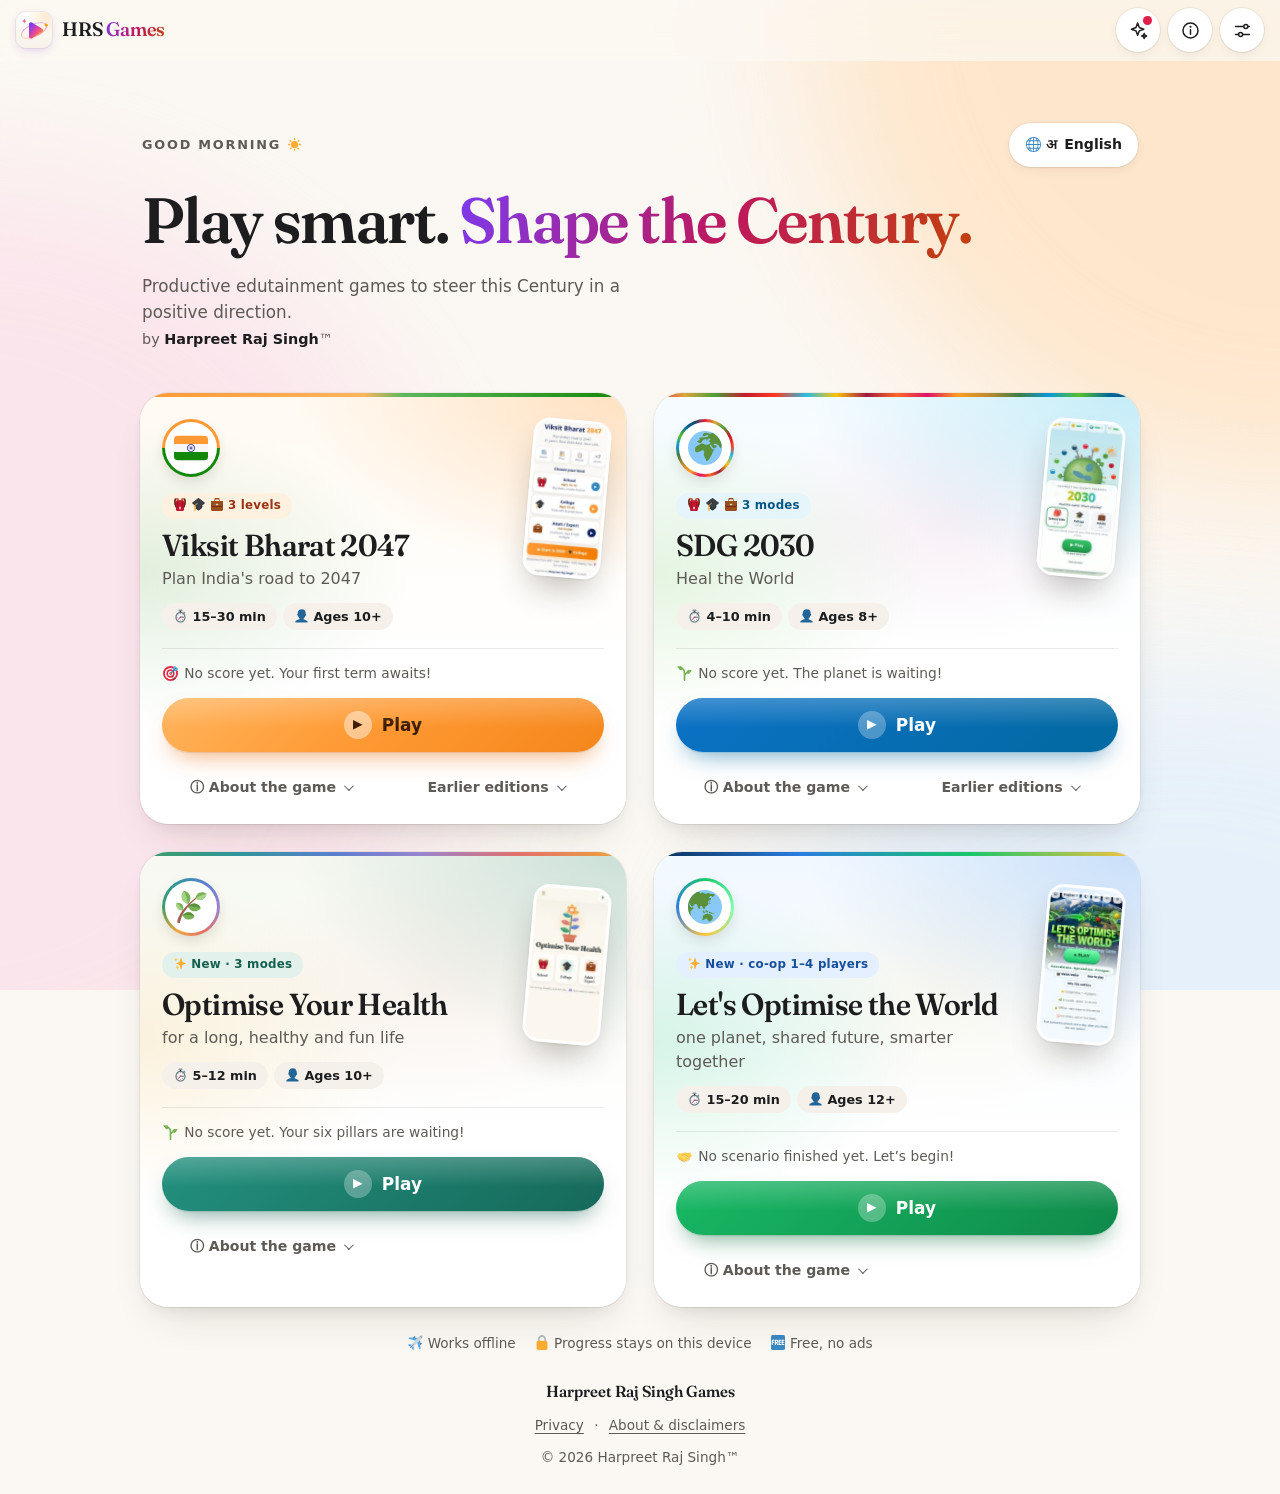
==== commit f704e1e3: "HRS Games 1.6.0: Let's Optimise the World (Classic v1.0) — cooperative Planetary Family strategy, 1–" ====
--- a/index.html
+++ b/index.html
@@ -5,8 +5,8 @@
 <meta name="viewport" content="width=device-width,initial-scale=1,viewport-fit=cover">
 <meta name="theme-color" content="#fbf8f3">
 <!-- seo:start (generated by tools/seo.js) -->
-<title>Harpreet Raj Singh Games: Viksit Bharat 2047, SDG 2030 &amp; Optimise Your Health educational games</title>
-<meta name="description" content="Free educational games by Harpreet Raj Singh: Viksit Bharat 2047, SDG 2030 and Optimise Your Health (healthy habits, SDG 3). Productive edutainment strategy games for youth and adults of the 21st Century. Play in your browser, offline, on Android or iPhone.">
+<title>Harpreet Raj Singh Games: Viksit Bharat 2047, SDG 2030, Optimise Your Health &amp; Let's Optimise the World</title>
+<meta name="description" content="Free educational games by Harpreet Raj Singh: Viksit Bharat 2047, SDG 2030, Optimise Your Health (healthy habits, SDG 3) and Let's Optimise the World (cooperative planetary strategy). Productive edutainment strategy games for youth and adults of the 21st Century. Play in your browser, offline, on Android or iPhone.">
 <meta name="author" content="Harpreet Raj Singh">
 <meta name="robots" content="index,follow,max-image-preview:large">
 <link rel="canonical" href="https://harijim.github.io/hrs-games/">
@@ -14,20 +14,20 @@
 <meta property="og:type" content="website">
 <meta property="og:site_name" content="Harpreet Raj Singh Games">
 <meta property="og:locale" content="en_IN">
-<meta property="og:title" content="Harpreet Raj Singh Games: Viksit Bharat 2047, SDG 2030 &amp; Optimise Your Health educational games">
-<meta property="og:description" content="Free educational games by Harpreet Raj Singh: Viksit Bharat 2047, SDG 2030 and Optimise Your Health (healthy habits, SDG 3). Productive edutainment strategy games for youth and adults of the 21st Century. Play in your browser, offline, on Android or iPhone.">
+<meta property="og:title" content="Harpreet Raj Singh Games: Viksit Bharat 2047, SDG 2030, Optimise Your Health &amp; Let's Optimise the World">
+<meta property="og:description" content="Free educational games by Harpreet Raj Singh: Viksit Bharat 2047, SDG 2030, Optimise Your Health (healthy habits, SDG 3) and Let's Optimise the World (cooperative planetary strategy). Productive edutainment strategy games for youth and adults of the 21st Century. Play in your browser, offline, on Android or iPhone.">
 <meta property="og:url" content="https://harijim.github.io/hrs-games/">
 <meta property="og:image" content="https://harijim.github.io/hrs-games/assets/og/hrs-games-og-1200x630.jpg">
 <meta property="og:image:type" content="image/jpeg">
 <meta property="og:image:width" content="1200">
 <meta property="og:image:height" content="630">
-<meta property="og:image:alt" content="Harpreet Raj Singh Games: Viksit Bharat 2047, SDG 2030 and Optimise Your Health, educational edutainment games">
+<meta property="og:image:alt" content="Harpreet Raj Singh Games: Viksit Bharat 2047, SDG 2030, Optimise Your Health and Let's Optimise the World, educational edutainment games">
 <meta name="twitter:card" content="summary_large_image">
-<meta name="twitter:title" content="Harpreet Raj Singh Games: Viksit Bharat 2047, SDG 2030 &amp; Optimise Your Health educational games">
-<meta name="twitter:description" content="Free educational games by Harpreet Raj Singh: Viksit Bharat 2047, SDG 2030 and Optimise Your Health (healthy habits, SDG 3). Productive edutainment strategy games for youth and adults of the 21st Century. Play in your browser, offline, on Android or iPhone.">
+<meta name="twitter:title" content="Harpreet Raj Singh Games: Viksit Bharat 2047, SDG 2030, Optimise Your Health &amp; Let's Optimise the World">
+<meta name="twitter:description" content="Free educational games by Harpreet Raj Singh: Viksit Bharat 2047, SDG 2030, Optimise Your Health (healthy habits, SDG 3) and Let's Optimise the World (cooperative planetary strategy). Productive edutainment strategy games for youth and adults of the 21st Century. Play in your browser, offline, on Android or iPhone.">
 <meta name="twitter:image" content="https://harijim.github.io/hrs-games/assets/og/hrs-games-og-1200x630.jpg">
-<meta name="twitter:image:alt" content="Harpreet Raj Singh Games: Viksit Bharat 2047, SDG 2030 and Optimise Your Health, educational edutainment games">
-<script type="application/ld+json">{"@context":"https://schema.org","@graph":[{"@type":"WebSite","@id":"https://harijim.github.io/hrs-games/#website","name":"Harpreet Raj Singh Games","alternateName":"HRS Games","url":"https://harijim.github.io/hrs-games/","description":"Free educational games by Harpreet Raj Singh: Viksit Bharat 2047, SDG 2030 and Optimise Your Health (healthy habits, SDG 3). Productive edutainment strategy games for youth and adults of the 21st Century. Play in your browser, offline, on Android or iPhone.","inLanguage":"en","author":{"@id":"https://harijim.github.io/hrs-games/#harpreet-raj-singh"},"publisher":{"@id":"https://harijim.github.io/hrs-games/#harpreet-raj-singh"}},{"@type":"Person","@id":"https://harijim.github.io/hrs-games/#harpreet-raj-singh","name":"Harpreet Raj Singh","email":"mailto:harpreetrajsingh1@gmail.com","url":"https://harijim.github.io/hrs-games/about.html"},{"@type":["VideoGame","SoftwareApplication"],"@id":"https://harijim.github.io/hrs-games/games/viksit-2047/#game","name":"Viksit Bharat 2047","alternateName":"Viksit Bharat 2047: Plan India's road to 2047","url":"https://harijim.github.io/hrs-games/games/viksit-2047/","description":"Viksit Bharat 2047 is a free educational strategy game by Harpreet Raj Singh: plan India's road to 2047 at School, College or Expert level. Seven terms of events, budgets and the power grid, with real 2026 data. Edutainment that works offline.","image":"https://harijim.github.io/hrs-games/assets/og/viksit-2047-og-1200x630.jpg","author":{"@id":"https://harijim.github.io/hrs-games/#harpreet-raj-singh"},"creator":{"@id":"https://harijim.github.io/hrs-games/#harpreet-raj-singh"},"publisher":{"@id":"https://harijim.github.io/hrs-games/#harpreet-raj-singh"},"genre":["Strategy","Simulation","Educational"],"gamePlatform":["Web browser","Android","iOS (Add to Home Screen)"],"operatingSystem":"Any (web browser), Android","applicationCategory":"GameApplication","applicationSubCategory":"Educational strategy game","playMode":"SinglePlayer","inLanguage":"en","isAccessibleForFree":true,"educationalUse":"Edutainment","about":["India","Economic development","Energy transition","Public policy"],"keywords":"educational games, edutainment, Viksit Bharat 2047, Harpreet Raj Singh","offers":{"@type":"Offer","price":"0","priceCurrency":"INR","availability":"https://schema.org/InStock"},"isPartOf":{"@id":"https://harijim.github.io/hrs-games/#website"},"version":"3","audience":[{"@type":"EducationalAudience","educationalRole":"student","audienceType":"School (ages 10–14)"},{"@type":"EducationalAudience","educationalRole":"student","audienceType":"College (ages 15–22)"},{"@type":"Audience","audienceType":"Adults / experts"}],"workExample":[{"@id":"https://harijim.github.io/hrs-games/games/viksit-2047-v2/#game"},{"@id":"https://harijim.github.io/hrs-games/games/viksit-2047-classic/#game"}]},{"@type":["VideoGame","SoftwareApplication"],"@id":"https://harijim.github.io/hrs-games/games/sdg-2030/#game","name":"SDG 2030","alternateName":"SDG 2030: Heal the World","url":"https://harijim.github.io/hrs-games/games/sdg-2030/","description":"SDG 2030 is a free educational game by Harpreet Raj Singh with three modes: School Kids (10 turns), College (16 seasons) and Adults (20 seasons). Heal a tiny planet and fill all 17 Sustainable Development Goals with quizzes, dilemmas and delayed consequences. Edutainment that works offline.","image":"https://harijim.github.io/hrs-games/assets/og/sdg-2030-og-1200x630.jpg","author":{"@id":"https://harijim.github.io/hrs-games/#harpreet-raj-singh"},"creator":{"@id":"https://harijim.github.io/hrs-games/#harpreet-raj-singh"},"publisher":{"@id":"https://harijim.github.io/hrs-games/#harpreet-raj-singh"},"genre":["Strategy","Card game","Educational"],"gamePlatform":["Web browser","Android","iOS (Add to Home Screen)"],"operatingSystem":"Any (web browser), Android","applicationCategory":"GameApplication","applicationSubCategory":"Educational strategy game","playMode":"SinglePlayer","inLanguage":"en","isAccessibleForFree":true,"educationalUse":"Edutainment","about":["Sustainable Development Goals","Climate","Public policy"],"keywords":"educational games, edutainment, SDG 2030, Harpreet Raj Singh","offers":{"@type":"Offer","price":"0","priceCurrency":"INR","availability":"https://schema.org/InStock"},"isPartOf":{"@id":"https://harijim.github.io/hrs-games/#website"},"version":"3","audience":[{"@type":"EducationalAudience","educationalRole":"student","audienceType":"School kids (8–13)"},{"@type":"EducationalAudience","educationalRole":"student","audienceType":"College students (17–22)"},{"@type":"Audience","audienceType":"Adults (23+)"}],"workExample":{"@id":"https://harijim.github.io/hrs-games/games/sdg-2030-classic/#game"}},{"@type":["VideoGame","SoftwareApplication"],"@id":"https://harijim.github.io/hrs-games/games/optimise-your-health/#game","name":"Optimise Your Health","alternateName":"Optimise Your Health: for a long, healthy and fun life","url":"https://harijim.github.io/hrs-games/games/optimise-your-health/","description":"Optimise Your Health is a free educational game by Harpreet Raj Singh: spend Time, Energy and Attention across six pillars of life at School, College or Adult level. Humorous Indian event cards, delayed consequences, sourced WHO and ICMR-NIN facts and gentle Ayurveda traditions. Educational, not medical advice. Works offline.","image":"https://harijim.github.io/hrs-games/assets/og/optimise-your-health-og-1200x630.jpg","author":{"@id":"https://harijim.github.io/hrs-games/#harpreet-raj-singh"},"creator":{"@id":"https://harijim.github.io/hrs-games/#harpreet-raj-singh"},"publisher":{"@id":"https://harijim.github.io/hrs-games/#harpreet-raj-singh"},"genre":["Simulation","Card game","Educational"],"gamePlatform":["Web browser","Android","iOS (Add to Home Screen)"],"operatingSystem":"Any (web browser), Android","applicationCategory":"GameApplication","applicationSubCategory":"Educational strategy game","playMode":"SinglePlayer","inLanguage":"en","isAccessibleForFree":true,"educationalUse":"Edutainment","about":["Health","Well-being","SDG 3: Good Health and Well-being","Ayurveda","Healthy habits"],"keywords":"educational games, edutainment, Optimise Your Health, Harpreet Raj Singh","offers":{"@type":"Offer","price":"0","priceCurrency":"INR","availability":"https://schema.org/InStock"},"isPartOf":{"@id":"https://harijim.github.io/hrs-games/#website"},"version":"1","audience":[{"@type":"EducationalAudience","educationalRole":"student","audienceType":"School (ages 10–14)"},{"@type":"EducationalAudience","educationalRole":"student","audienceType":"College (ages 15–22)"},{"@type":"Audience","audienceType":"Adults"}]}]}</script>
+<meta name="twitter:image:alt" content="Harpreet Raj Singh Games: Viksit Bharat 2047, SDG 2030, Optimise Your Health and Let's Optimise the World, educational edutainment games">
+<script type="application/ld+json">{"@context":"https://schema.org","@graph":[{"@type":"WebSite","@id":"https://harijim.github.io/hrs-games/#website","name":"Harpreet Raj Singh Games","alternateName":"HRS Games","url":"https://harijim.github.io/hrs-games/","description":"Free educational games by Harpreet Raj Singh: Viksit Bharat 2047, SDG 2030, Optimise Your Health (healthy habits, SDG 3) and Let's Optimise the World (cooperative planetary strategy). Productive edutainment strategy games for youth and adults of the 21st Century. Play in your browser, offline, on Android or iPhone.","inLanguage":"en","author":{"@id":"https://harijim.github.io/hrs-games/#harpreet-raj-singh"},"publisher":{"@id":"https://harijim.github.io/hrs-games/#harpreet-raj-singh"}},{"@type":"Person","@id":"https://harijim.github.io/hrs-games/#harpreet-raj-singh","name":"Harpreet Raj Singh","email":"mailto:harpreetrajsingh1@gmail.com","url":"https://harijim.github.io/hrs-games/about.html"},{"@type":["VideoGame","SoftwareApplication"],"@id":"https://harijim.github.io/hrs-games/games/viksit-2047/#game","name":"Viksit Bharat 2047","alternateName":"Viksit Bharat 2047: Plan India's road to 2047","url":"https://harijim.github.io/hrs-games/games/viksit-2047/","description":"Viksit Bharat 2047 is a free educational strategy game by Harpreet Raj Singh: plan India's road to 2047 at School, College or Expert level. Seven terms of events, budgets and the power grid, with real 2026 data. Edutainment that works offline.","image":"https://harijim.github.io/hrs-games/assets/og/viksit-2047-og-1200x630.jpg","author":{"@id":"https://harijim.github.io/hrs-games/#harpreet-raj-singh"},"creator":{"@id":"https://harijim.github.io/hrs-games/#harpreet-raj-singh"},"publisher":{"@id":"https://harijim.github.io/hrs-games/#harpreet-raj-singh"},"genre":["Strategy","Simulation","Educational"],"gamePlatform":["Web browser","Android","iOS (Add to Home Screen)"],"operatingSystem":"Any (web browser), Android","applicationCategory":"GameApplication","applicationSubCategory":"Educational strategy game","playMode":"SinglePlayer","inLanguage":"en","isAccessibleForFree":true,"educationalUse":"Edutainment","about":["India","Economic development","Energy transition","Public policy"],"keywords":"educational games, edutainment, Viksit Bharat 2047, Harpreet Raj Singh","offers":{"@type":"Offer","price":"0","priceCurrency":"INR","availability":"https://schema.org/InStock"},"isPartOf":{"@id":"https://harijim.github.io/hrs-games/#website"},"version":"3","audience":[{"@type":"EducationalAudience","educationalRole":"student","audienceType":"School (ages 10–14)"},{"@type":"EducationalAudience","educationalRole":"student","audienceType":"College (ages 15–22)"},{"@type":"Audience","audienceType":"Adults / experts"}],"workExample":[{"@id":"https://harijim.github.io/hrs-games/games/viksit-2047-v2/#game"},{"@id":"https://harijim.github.io/hrs-games/games/viksit-2047-classic/#game"}]},{"@type":["VideoGame","SoftwareApplication"],"@id":"https://harijim.github.io/hrs-games/games/sdg-2030/#game","name":"SDG 2030","alternateName":"SDG 2030: Heal the World","url":"https://harijim.github.io/hrs-games/games/sdg-2030/","description":"SDG 2030 is a free educational game by Harpreet Raj Singh with three modes: School Kids (10 turns), College (16 seasons) and Adults (20 seasons). Heal a tiny planet and fill all 17 Sustainable Development Goals with quizzes, dilemmas and delayed consequences. Edutainment that works offline.","image":"https://harijim.github.io/hrs-games/assets/og/sdg-2030-og-1200x630.jpg","author":{"@id":"https://harijim.github.io/hrs-games/#harpreet-raj-singh"},"creator":{"@id":"https://harijim.github.io/hrs-games/#harpreet-raj-singh"},"publisher":{"@id":"https://harijim.github.io/hrs-games/#harpreet-raj-singh"},"genre":["Strategy","Card game","Educational"],"gamePlatform":["Web browser","Android","iOS (Add to Home Screen)"],"operatingSystem":"Any (web browser), Android","applicationCategory":"GameApplication","applicationSubCategory":"Educational strategy game","playMode":"SinglePlayer","inLanguage":"en","isAccessibleForFree":true,"educationalUse":"Edutainment","about":["Sustainable Development Goals","Climate","Public policy"],"keywords":"educational games, edutainment, SDG 2030, Harpreet Raj Singh","offers":{"@type":"Offer","price":"0","priceCurrency":"INR","availability":"https://schema.org/InStock"},"isPartOf":{"@id":"https://harijim.github.io/hrs-games/#website"},"version":"3","audience":[{"@type":"EducationalAudience","educationalRole":"student","audienceType":"School kids (8–13)"},{"@type":"EducationalAudience","educationalRole":"student","audienceType":"College students (17–22)"},{"@type":"Audience","audienceType":"Adults (23+)"}],"workExample":{"@id":"https://harijim.github.io/hrs-games/games/sdg-2030-classic/#game"}},{"@type":["VideoGame","SoftwareApplication"],"@id":"https://harijim.github.io/hrs-games/games/optimise-your-health/#game","name":"Optimise Your Health","alternateName":"Optimise Your Health: for a long, healthy and fun life","url":"https://harijim.github.io/hrs-games/games/optimise-your-health/","description":"Optimise Your Health is a free educational game by Harpreet Raj Singh: spend Time, Energy and Attention across six pillars of life at School, College or Adult level. Humorous Indian event cards, delayed consequences, sourced WHO and ICMR-NIN facts and gentle Ayurveda traditions. Educational, not medical advice. Works offline.","image":"https://harijim.github.io/hrs-games/assets/og/optimise-your-health-og-1200x630.jpg","author":{"@id":"https://harijim.github.io/hrs-games/#harpreet-raj-singh"},"creator":{"@id":"https://harijim.github.io/hrs-games/#harpreet-raj-singh"},"publisher":{"@id":"https://harijim.github.io/hrs-games/#harpreet-raj-singh"},"genre":["Simulation","Card game","Educational"],"gamePlatform":["Web browser","Android","iOS (Add to Home Screen)"],"operatingSystem":"Any (web browser), Android","applicationCategory":"GameApplication","applicationSubCategory":"Educational strategy game","playMode":"SinglePlayer","inLanguage":"en","isAccessibleForFree":true,"educationalUse":"Edutainment","about":["Health","Well-being","SDG 3: Good Health and Well-being","Ayurveda","Healthy habits"],"keywords":"educational games, edutainment, Optimise Your Health, Harpreet Raj Singh","offers":{"@type":"Offer","price":"0","priceCurrency":"INR","availability":"https://schema.org/InStock"},"isPartOf":{"@id":"https://harijim.github.io/hrs-games/#website"},"version":"1","audience":[{"@type":"EducationalAudience","educationalRole":"student","audienceType":"School (ages 10–14)"},{"@type":"EducationalAudience","educationalRole":"student","audienceType":"College (ages 15–22)"},{"@type":"Audience","audienceType":"Adults"}]},{"@type":["VideoGame","SoftwareApplication"],"@id":"https://harijim.github.io/hrs-games/games/lets-optimise-the-world/#game","name":"Let's Optimise the World","alternateName":"Let's Optimise the World: A Planetary Family Strategy Game","url":"https://harijim.github.io/hrs-games/games/lets-optimise-the-world/","description":"Let's Optimise the World is a free cooperative strategy game by Harpreet Raj Singh for 1–4 players on one device: as one planetary family council, give each region the work it does best, cut system costs by 40–60% and bring planetary boundaries back into the safe zone in 8 rounds. 5 scenarios, 3 difficulties, 6 UN languages. Works offline.","image":"https://harijim.github.io/hrs-games/assets/og/lets-optimise-the-world-og-1200x630.jpg","author":{"@id":"https://harijim.github.io/hrs-games/#harpreet-raj-singh"},"creator":{"@id":"https://harijim.github.io/hrs-games/#harpreet-raj-singh"},"publisher":{"@id":"https://harijim.github.io/hrs-games/#harpreet-raj-singh"},"genre":["Strategy","Cooperative","Educational"],"gamePlatform":["Web browser","Android","iOS (Add to Home Screen)"],"operatingSystem":"Any (web browser), Android","applicationCategory":"GameApplication","applicationSubCategory":"Educational strategy game","playMode":["SinglePlayer","CoOp"],"inLanguage":["en","fr","es","ar","zh","ru"],"isAccessibleForFree":true,"educationalUse":"Edutainment","about":["Global cooperation","Planetary boundaries","Sustainable development","Supply chains","Peace and security"],"keywords":"educational games, edutainment, Let's Optimise the World, Harpreet Raj Singh","offers":{"@type":"Offer","price":"0","priceCurrency":"INR","availability":"https://schema.org/InStock"},"isPartOf":{"@id":"https://harijim.github.io/hrs-games/#website"},"numberOfPlayers":{"@type":"QuantitativeValue","minValue":1,"maxValue":4},"version":"1.0","audience":[{"@type":"EducationalAudience","educationalRole":"student","audienceType":"Ages 12+"},{"@type":"Audience","audienceType":"Families, classrooms and adults"}]}]}</script>
 <!-- seo:end -->
 <!-- ios:start (generated by tools/build.js) -->
 <meta name="mobile-web-app-capable" content="yes">
@@ -102,8 +102,9 @@
 <section class="page" id="page-about" aria-labelledby="h-about" hidden>
   <h1 id="h-about" data-i18n="ab.h">About</h1>
   <div class="panel" id="whats-new">
-    <h2 data-i18n="wn.h">✨ What's new in 1.5</h2>
-    <ul>
+    <h2 data-i18n="wn.h">✨ What's new in 1.6</h2>
+    <ul>
+      <li data-i18n="wn.8"><b>New in 1.6.0: Let's Optimise the World.</b> A cooperative strategy game for 1–4 players: as one planetary family council, give each region the work it does best, retire wasteful duplication and face shared threats together over 8 rounds. 5 scenarios, 3 difficulties, a trailer, and 6 UN languages inside the game (English, Français, Español, العربية, 中文, Русский).</li>
       <li data-i18n="wn.7"><b>New in 1.5.0: Optimise Your Health.</b> Spend your weekly ⚡ energy across six pillars of life, from sleep and thalis to family, fun and quiet time, with School, College and Adult modes, sourced health facts and gentle Ayurveda traditions. Educational, not medical advice.</li>
       <li data-i18n="wn.6"><b>New in 1.4.1: Viksit Bharat 2047 gets a light, premium makeover.</b> Ivory pages, white cards and saffron and green accents, with the Ashoka Chakra in navy. Your game, saves and best scores stay the same.</li>
       <li data-i18n="wn.1"><b>A brighter, more refined look.</b> Airy ivory surfaces, elegant new headings, softer shadows, and each game's own colours as gentle highlights.</li>
@@ -153,6 +154,7 @@
       <li data-i18n="ab.d2"><b>Viksit Bharat 2047</b> is an independent work. It is <b>not affiliated with, sponsored or endorsed by the Government of India</b>, NITI Aayog or any ministry or agency. Programme names and targets are referenced for education and commentary.</li>
       <li data-i18n="ab.d3"><b>SDG 2030</b> is an independent work. It is <b>not affiliated with, sponsored or endorsed by the United Nations</b>. Sustainable Development Goal names and colours are used for <b>educational purposes</b>; no UN emblem is used. “Veridia” and its rival nations are fictional.</li>
       <li data-i18n="ab.d5"><b>Optimise Your Health</b> is an educational game, <b>not medical advice</b>; it does not diagnose, treat or prescribe. Its Ayurveda and herb content describes traditional wellness practices, not cures, and herbs can interact with medicines. Always consult a qualified health professional. It is <b>not affiliated with</b> WHO, ICMR-NIN, the Ministry of Ayush or any other body it cites.</li>
+      <li data-i18n="ab.d6"><b>Let's Optimise the World</b> is an independent educational strategy game, not a forecast or policy advice. It is <b>not affiliated with, sponsored or endorsed by the United Nations, any government or any body it cites</b>. Regional roles are voluntary illustrations for play, not binding mandates. Quotes belong to their speakers and are shown with their sources.</li>
       <li data-i18n="ab.d4">Harpreet Raj Singh™ and the game titles are the creator's marks.</li>
     </ul>
   </div>
@@ -164,11 +166,12 @@
       <li data-i18n="ab.cfd">Headings: <a href="https://github.com/undercasetype/Fraunces" target="_blank" rel="noopener">Fraunces</a> by Undercase Type, SIL Open Font License 1.1 (<a href="assets/fonts/OFL-Fraunces.txt">licence</a>).</li>
       <li data-i18n="ab.cf">Hindi and Punjabi lettering: <a href="https://notofonts.github.io" target="_blank" rel="noopener">Noto Sans Devanagari and Noto Sans Gurmukhi</a>, SIL Open Font License 1.1 (<a href="assets/fonts/OFL-NotoSansDevanagari.txt">licence</a>).</li>
       <li data-i18n="ab.c3">Android wrapper: <a href="https://capacitorjs.com" target="_blank" rel="noopener">Capacitor</a> (MIT licence).</li>
-      <li data-i18n="ab.c4">Sound effects are synthesised on your device; no audio files are used.</li>
+      <li data-i18n="ab.c5">Let's Optimise the World: art, trailer and videos by Harpreet Raj Singh (made with SuperGrok Imagine); world map from <a href="https://www.naturalearthdata.com" target="_blank" rel="noopener">Natural Earth</a> (public domain) via <a href="https://github.com/topojson/world-atlas" target="_blank" rel="noopener">world-atlas</a> (ISC licence); title font a subset of <a href="https://github.com/googlefonts/fredoka" target="_blank" rel="noopener">Fredoka</a>, SIL Open Font License 1.1.</li>
+      <li data-i18n="ab.c4">Sound effects are synthesised on your device. Only Let's Optimise the World's trailer and videos carry their own sound, and they play only when you start them.</li>
     </ul>
     <h2 data-i18n="ab.contactH">Contact</h2>
     <p><span data-i18n="ab.contact">Feedback, ideas or questions:</span> <a href="mailto:harpreetrajsingh1@gmail.com">harpreetrajsingh1@gmail.com</a></p>
-    <p class="fine"><span data-i18n="ab.version">Version</span> <span id="ver">1.5.0</span> · © 2026 Harpreet Raj Singh. <span data-i18n="ab.rights">All rights reserved.</span></p>
+    <p class="fine"><span data-i18n="ab.version">Version</span> <span id="ver">1.6.0</span> · © 2026 Harpreet Raj Singh. <span data-i18n="ab.rights">All rights reserved.</span></p>
   </div>
 </section>
 
@@ -178,12 +181,12 @@
   <h1 id="h-privacy" data-i18n="pv.h">Privacy policy</h1>
   <div class="panel prose i18n-sum" data-lang-show="hi pa" data-i18n="pv.sum" hidden></div>
   <div class="panel prose" lang="en">
-    <p><b>Effective date:</b> 17 October 2026 · <b>App:</b> Harpreet Raj Singh Games · <b>Developer:</b> Harpreet Raj Singh</p>
+    <p><b>Effective date:</b> 20 October 2026 · <b>App:</b> Harpreet Raj Singh Games · <b>Developer:</b> Harpreet Raj Singh</p>
     <h2>The short version</h2>
     <p><b>We collect no personal data. None.</b> There are no accounts, no ads, no analytics, no tracking and no third-party SDKs that collect data.</p>
     <h2>What is stored, and where</h2>
     <p>The app saves the following <b>only on your device</b> (browser local storage / app storage), so the games can work:</p>
-    <ul><li>your settings (appearance, sound, vibration, motion, text size)</li><li>your in-progress game saves</li><li>your best scores</li><li>whether you have finished each tutorial</li></ul>
+    <ul><li>your settings (appearance, sound, vibration, motion, text size)</li><li>your in-progress game saves</li><li>your best scores</li><li>whether you have finished each tutorial</li><li>for Let's Optimise the World: the days you played, the scenarios you finished and the real-world actions you chose at the end of a game</li></ul>
     <p>This information never leaves your device and is never sent to us or anyone else.</p>
     <h2>Network use</h2>
     <p>The games run fully offline. The app makes no network requests of its own. If you tap a source link (for example, an IMF or government page cited in a game), that page opens in your web browser, and that website's own privacy policy applies.</p>
--- a/css/shell.css
+++ b/css/shell.css
@@ -120,6 +120,14 @@
 .g3 .newb{background:#e3f1ec;color:#15604f}html[data-theme=dark] .g3 .newb{background:rgba(31,127,112,.2);color:#9fe0cf}
 .g3 .btn{background:linear-gradient(135deg,#23907e 0%,#16695a 100%);color:#fff;box-shadow:0 1px 1px rgba(21,96,79,.15),0 12px 24px -10px rgba(21,96,79,.6)}
 .g3 .btn.cont{background:linear-gradient(135deg,#f08a68 0%,#d9603f 100%);color:#fff;box-shadow:0 12px 24px -10px rgba(199,90,64,.55)}
+/* g4: Let's Optimise the World (planet green, ocean blue, a hint of solar gold; from the game's light palette) */
+.g4{background:radial-gradient(110% 70% at 100% 0%,rgba(42,125,225,.20) 0%,rgba(42,125,225,0) 62%),radial-gradient(80% 50% at 0% 42%,rgba(24,199,106,.16) 0%,rgba(24,199,106,0) 70%),radial-gradient(60% 40% at 60% 30%,rgba(255,194,61,.08),rgba(255,194,61,0) 70%),linear-gradient(180deg,#f1f8ff 0%,var(--surface) 62%)}
+html[data-theme=dark] .g4{background:radial-gradient(110% 70% at 100% 0%,rgba(42,125,225,.26),rgba(42,125,225,0) 62%),radial-gradient(80% 50% at 0% 42%,rgba(24,199,106,.14),rgba(24,199,106,0) 70%),var(--surface)}
+.g4 .band{background:linear-gradient(90deg,#0b2f57 0%,#2a7de1 30%,#18c76a 65%,#ffc23d 100%)}
+.g4 .ico{background:conic-gradient(from -90deg,#2a7de1,#18c76a,#7dffb2,#ffc23d,#2a7de1)}
+.g4 .newb{background:#e4f0ff;color:#174f9c}html[data-theme=dark] .g4 .newb{background:rgba(42,125,225,.2);color:#9fd0ff}
+.g4 .btn{background:linear-gradient(135deg,#18b864 0%,#0f8a4a 100%);color:#fff;box-shadow:0 1px 1px rgba(11,107,58,.15),0 12px 24px -10px rgba(11,107,58,.6)}
+.g4 .btn.cont{background:linear-gradient(135deg,#2a7de1 0%,#174f9c 100%);color:#fff;box-shadow:0 12px 24px -10px rgba(23,79,156,.55)}
 .btn.cont{flex:1 1 100%;flex-direction:column;gap:0;min-height:62px;padding:10px 20px;border-radius:22px}
 .btn .bt1{font-size:1.12rem}
 .btn .sr-meta{font-weight:500;opacity:.95;font-size:.82rem}
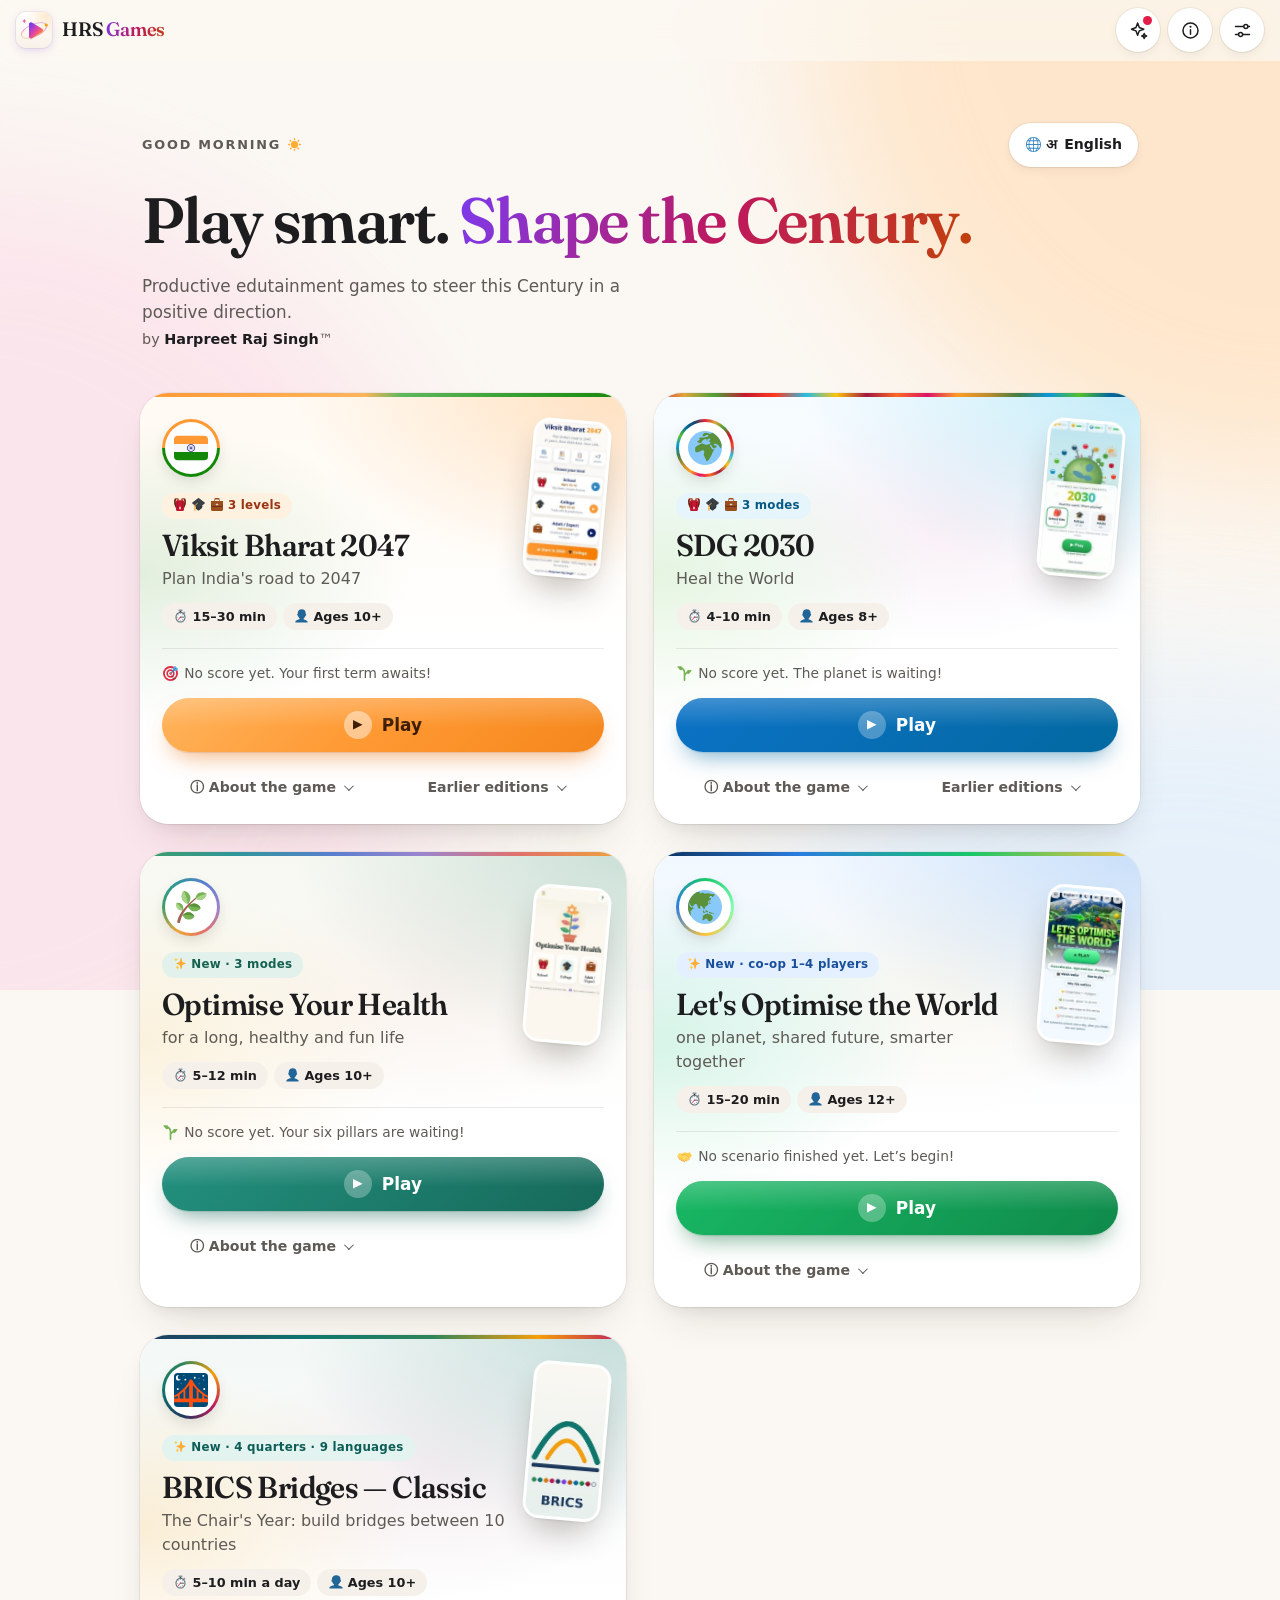
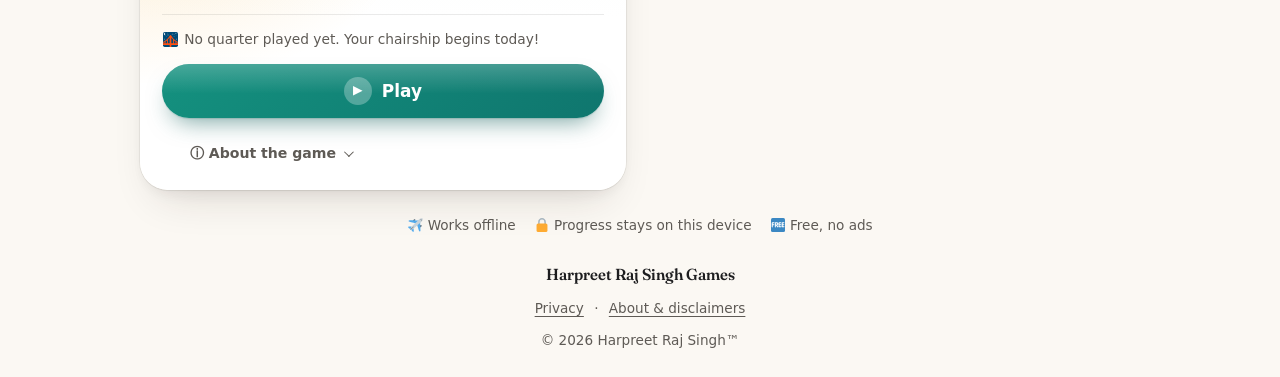
==== commit f28b08df: "HRS Games 1.7.0: BRICS Bridges — Classic (v0.3.0) — cooperative BRICS chairship strategy, 4 quarters" ====
--- a/index.html
+++ b/index.html
@@ -27,7 +27,7 @@
 <meta name="twitter:description" content="Free educational games by Harpreet Raj Singh: Viksit Bharat 2047, SDG 2030, Optimise Your Health (healthy habits, SDG 3) and Let's Optimise the World (cooperative planetary strategy). Productive edutainment strategy games for youth and adults of the 21st Century. Play in your browser, offline, on Android or iPhone.">
 <meta name="twitter:image" content="https://harijim.github.io/hrs-games/assets/og/hrs-games-og-1200x630.jpg">
 <meta name="twitter:image:alt" content="Harpreet Raj Singh Games: Viksit Bharat 2047, SDG 2030, Optimise Your Health and Let's Optimise the World, educational edutainment games">
-<script type="application/ld+json">{"@context":"https://schema.org","@graph":[{"@type":"WebSite","@id":"https://harijim.github.io/hrs-games/#website","name":"Harpreet Raj Singh Games","alternateName":"HRS Games","url":"https://harijim.github.io/hrs-games/","description":"Free educational games by Harpreet Raj Singh: Viksit Bharat 2047, SDG 2030, Optimise Your Health (healthy habits, SDG 3) and Let's Optimise the World (cooperative planetary strategy). Productive edutainment strategy games for youth and adults of the 21st Century. Play in your browser, offline, on Android or iPhone.","inLanguage":"en","author":{"@id":"https://harijim.github.io/hrs-games/#harpreet-raj-singh"},"publisher":{"@id":"https://harijim.github.io/hrs-games/#harpreet-raj-singh"}},{"@type":"Person","@id":"https://harijim.github.io/hrs-games/#harpreet-raj-singh","name":"Harpreet Raj Singh","email":"mailto:harpreetrajsingh1@gmail.com","url":"https://harijim.github.io/hrs-games/about.html"},{"@type":["VideoGame","SoftwareApplication"],"@id":"https://harijim.github.io/hrs-games/games/viksit-2047/#game","name":"Viksit Bharat 2047","alternateName":"Viksit Bharat 2047: Plan India's road to 2047","url":"https://harijim.github.io/hrs-games/games/viksit-2047/","description":"Viksit Bharat 2047 is a free educational strategy game by Harpreet Raj Singh: plan India's road to 2047 at School, College or Expert level. Seven terms of events, budgets and the power grid, with real 2026 data. Edutainment that works offline.","image":"https://harijim.github.io/hrs-games/assets/og/viksit-2047-og-1200x630.jpg","author":{"@id":"https://harijim.github.io/hrs-games/#harpreet-raj-singh"},"creator":{"@id":"https://harijim.github.io/hrs-games/#harpreet-raj-singh"},"publisher":{"@id":"https://harijim.github.io/hrs-games/#harpreet-raj-singh"},"genre":["Strategy","Simulation","Educational"],"gamePlatform":["Web browser","Android","iOS (Add to Home Screen)"],"operatingSystem":"Any (web browser), Android","applicationCategory":"GameApplication","applicationSubCategory":"Educational strategy game","playMode":"SinglePlayer","inLanguage":"en","isAccessibleForFree":true,"educationalUse":"Edutainment","about":["India","Economic development","Energy transition","Public policy"],"keywords":"educational games, edutainment, Viksit Bharat 2047, Harpreet Raj Singh","offers":{"@type":"Offer","price":"0","priceCurrency":"INR","availability":"https://schema.org/InStock"},"isPartOf":{"@id":"https://harijim.github.io/hrs-games/#website"},"version":"3","audience":[{"@type":"EducationalAudience","educationalRole":"student","audienceType":"School (ages 10–14)"},{"@type":"EducationalAudience","educationalRole":"student","audienceType":"College (ages 15–22)"},{"@type":"Audience","audienceType":"Adults / experts"}],"workExample":[{"@id":"https://harijim.github.io/hrs-games/games/viksit-2047-v2/#game"},{"@id":"https://harijim.github.io/hrs-games/games/viksit-2047-classic/#game"}]},{"@type":["VideoGame","SoftwareApplication"],"@id":"https://harijim.github.io/hrs-games/games/sdg-2030/#game","name":"SDG 2030","alternateName":"SDG 2030: Heal the World","url":"https://harijim.github.io/hrs-games/games/sdg-2030/","description":"SDG 2030 is a free educational game by Harpreet Raj Singh with three modes: School Kids (10 turns), College (16 seasons) and Adults (20 seasons). Heal a tiny planet and fill all 17 Sustainable Development Goals with quizzes, dilemmas and delayed consequences. Edutainment that works offline.","image":"https://harijim.github.io/hrs-games/assets/og/sdg-2030-og-1200x630.jpg","author":{"@id":"https://harijim.github.io/hrs-games/#harpreet-raj-singh"},"creator":{"@id":"https://harijim.github.io/hrs-games/#harpreet-raj-singh"},"publisher":{"@id":"https://harijim.github.io/hrs-games/#harpreet-raj-singh"},"genre":["Strategy","Card game","Educational"],"gamePlatform":["Web browser","Android","iOS (Add to Home Screen)"],"operatingSystem":"Any (web browser), Android","applicationCategory":"GameApplication","applicationSubCategory":"Educational strategy game","playMode":"SinglePlayer","inLanguage":"en","isAccessibleForFree":true,"educationalUse":"Edutainment","about":["Sustainable Development Goals","Climate","Public policy"],"keywords":"educational games, edutainment, SDG 2030, Harpreet Raj Singh","offers":{"@type":"Offer","price":"0","priceCurrency":"INR","availability":"https://schema.org/InStock"},"isPartOf":{"@id":"https://harijim.github.io/hrs-games/#website"},"version":"3","audience":[{"@type":"EducationalAudience","educationalRole":"student","audienceType":"School kids (8–13)"},{"@type":"EducationalAudience","educationalRole":"student","audienceType":"College students (17–22)"},{"@type":"Audience","audienceType":"Adults (23+)"}],"workExample":{"@id":"https://harijim.github.io/hrs-games/games/sdg-2030-classic/#game"}},{"@type":["VideoGame","SoftwareApplication"],"@id":"https://harijim.github.io/hrs-games/games/optimise-your-health/#game","name":"Optimise Your Health","alternateName":"Optimise Your Health: for a long, healthy and fun life","url":"https://harijim.github.io/hrs-games/games/optimise-your-health/","description":"Optimise Your Health is a free educational game by Harpreet Raj Singh: spend Time, Energy and Attention across six pillars of life at School, College or Adult level. Humorous Indian event cards, delayed consequences, sourced WHO and ICMR-NIN facts and gentle Ayurveda traditions. Educational, not medical advice. Works offline.","image":"https://harijim.github.io/hrs-games/assets/og/optimise-your-health-og-1200x630.jpg","author":{"@id":"https://harijim.github.io/hrs-games/#harpreet-raj-singh"},"creator":{"@id":"https://harijim.github.io/hrs-games/#harpreet-raj-singh"},"publisher":{"@id":"https://harijim.github.io/hrs-games/#harpreet-raj-singh"},"genre":["Simulation","Card game","Educational"],"gamePlatform":["Web browser","Android","iOS (Add to Home Screen)"],"operatingSystem":"Any (web browser), Android","applicationCategory":"GameApplication","applicationSubCategory":"Educational strategy game","playMode":"SinglePlayer","inLanguage":"en","isAccessibleForFree":true,"educationalUse":"Edutainment","about":["Health","Well-being","SDG 3: Good Health and Well-being","Ayurveda","Healthy habits"],"keywords":"educational games, edutainment, Optimise Your Health, Harpreet Raj Singh","offers":{"@type":"Offer","price":"0","priceCurrency":"INR","availability":"https://schema.org/InStock"},"isPartOf":{"@id":"https://harijim.github.io/hrs-games/#website"},"version":"1","audience":[{"@type":"EducationalAudience","educationalRole":"student","audienceType":"School (ages 10–14)"},{"@type":"EducationalAudience","educationalRole":"student","audienceType":"College (ages 15–22)"},{"@type":"Audience","audienceType":"Adults"}]},{"@type":["VideoGame","SoftwareApplication"],"@id":"https://harijim.github.io/hrs-games/games/lets-optimise-the-world/#game","name":"Let's Optimise the World","alternateName":"Let's Optimise the World: A Planetary Family Strategy Game","url":"https://harijim.github.io/hrs-games/games/lets-optimise-the-world/","description":"Let's Optimise the World is a free cooperative strategy game by Harpreet Raj Singh for 1–4 players on one device: as one planetary family council, give each region the work it does best, cut system costs by 40–60% and bring planetary boundaries back into the safe zone in 8 rounds. 5 scenarios, 3 difficulties, 6 UN languages. Works offline.","image":"https://harijim.github.io/hrs-games/assets/og/lets-optimise-the-world-og-1200x630.jpg","author":{"@id":"https://harijim.github.io/hrs-games/#harpreet-raj-singh"},"creator":{"@id":"https://harijim.github.io/hrs-games/#harpreet-raj-singh"},"publisher":{"@id":"https://harijim.github.io/hrs-games/#harpreet-raj-singh"},"genre":["Strategy","Cooperative","Educational"],"gamePlatform":["Web browser","Android","iOS (Add to Home Screen)"],"operatingSystem":"Any (web browser), Android","applicationCategory":"GameApplication","applicationSubCategory":"Educational strategy game","playMode":["SinglePlayer","CoOp"],"inLanguage":["en","fr","es","ar","zh","ru"],"isAccessibleForFree":true,"educationalUse":"Edutainment","about":["Global cooperation","Planetary boundaries","Sustainable development","Supply chains","Peace and security"],"keywords":"educational games, edutainment, Let's Optimise the World, Harpreet Raj Singh","offers":{"@type":"Offer","price":"0","priceCurrency":"INR","availability":"https://schema.org/InStock"},"isPartOf":{"@id":"https://harijim.github.io/hrs-games/#website"},"numberOfPlayers":{"@type":"QuantitativeValue","minValue":1,"maxValue":4},"version":"1.0","audience":[{"@type":"EducationalAudience","educationalRole":"student","audienceType":"Ages 12+"},{"@type":"Audience","audienceType":"Families, classrooms and adults"}]}]}</script>
+<script type="application/ld+json">{"@context":"https://schema.org","@graph":[{"@type":"WebSite","@id":"https://harijim.github.io/hrs-games/#website","name":"Harpreet Raj Singh Games","alternateName":"HRS Games","url":"https://harijim.github.io/hrs-games/","description":"Free educational games by Harpreet Raj Singh: Viksit Bharat 2047, SDG 2030, Optimise Your Health (healthy habits, SDG 3) and Let's Optimise the World (cooperative planetary strategy). Productive edutainment strategy games for youth and adults of the 21st Century. Play in your browser, offline, on Android or iPhone.","inLanguage":"en","author":{"@id":"https://harijim.github.io/hrs-games/#harpreet-raj-singh"},"publisher":{"@id":"https://harijim.github.io/hrs-games/#harpreet-raj-singh"}},{"@type":"Person","@id":"https://harijim.github.io/hrs-games/#harpreet-raj-singh","name":"Harpreet Raj Singh","email":"mailto:harpreetrajsingh1@gmail.com","url":"https://harijim.github.io/hrs-games/about.html"},{"@type":["VideoGame","SoftwareApplication"],"@id":"https://harijim.github.io/hrs-games/games/viksit-2047/#game","name":"Viksit Bharat 2047","alternateName":"Viksit Bharat 2047: Plan India's road to 2047","url":"https://harijim.github.io/hrs-games/games/viksit-2047/","description":"Viksit Bharat 2047 is a free educational strategy game by Harpreet Raj Singh: plan India's road to 2047 at School, College or Expert level. Seven terms of events, budgets and the power grid, with real 2026 data. Edutainment that works offline.","image":"https://harijim.github.io/hrs-games/assets/og/viksit-2047-og-1200x630.jpg","author":{"@id":"https://harijim.github.io/hrs-games/#harpreet-raj-singh"},"creator":{"@id":"https://harijim.github.io/hrs-games/#harpreet-raj-singh"},"publisher":{"@id":"https://harijim.github.io/hrs-games/#harpreet-raj-singh"},"genre":["Strategy","Simulation","Educational"],"gamePlatform":["Web browser","Android","iOS (Add to Home Screen)"],"operatingSystem":"Any (web browser), Android","applicationCategory":"GameApplication","applicationSubCategory":"Educational strategy game","playMode":"SinglePlayer","inLanguage":"en","isAccessibleForFree":true,"educationalUse":"Edutainment","about":["India","Economic development","Energy transition","Public policy"],"keywords":"educational games, edutainment, Viksit Bharat 2047, Harpreet Raj Singh","offers":{"@type":"Offer","price":"0","priceCurrency":"INR","availability":"https://schema.org/InStock"},"isPartOf":{"@id":"https://harijim.github.io/hrs-games/#website"},"version":"3","audience":[{"@type":"EducationalAudience","educationalRole":"student","audienceType":"School (ages 10–14)"},{"@type":"EducationalAudience","educationalRole":"student","audienceType":"College (ages 15–22)"},{"@type":"Audience","audienceType":"Adults / experts"}],"workExample":[{"@id":"https://harijim.github.io/hrs-games/games/viksit-2047-v2/#game"},{"@id":"https://harijim.github.io/hrs-games/games/viksit-2047-classic/#game"}]},{"@type":["VideoGame","SoftwareApplication"],"@id":"https://harijim.github.io/hrs-games/games/sdg-2030/#game","name":"SDG 2030","alternateName":"SDG 2030: Heal the World","url":"https://harijim.github.io/hrs-games/games/sdg-2030/","description":"SDG 2030 is a free educational game by Harpreet Raj Singh with three modes: School Kids (10 turns), College (16 seasons) and Adults (20 seasons). Heal a tiny planet and fill all 17 Sustainable Development Goals with quizzes, dilemmas and delayed consequences. Edutainment that works offline.","image":"https://harijim.github.io/hrs-games/assets/og/sdg-2030-og-1200x630.jpg","author":{"@id":"https://harijim.github.io/hrs-games/#harpreet-raj-singh"},"creator":{"@id":"https://harijim.github.io/hrs-games/#harpreet-raj-singh"},"publisher":{"@id":"https://harijim.github.io/hrs-games/#harpreet-raj-singh"},"genre":["Strategy","Card game","Educational"],"gamePlatform":["Web browser","Android","iOS (Add to Home Screen)"],"operatingSystem":"Any (web browser), Android","applicationCategory":"GameApplication","applicationSubCategory":"Educational strategy game","playMode":"SinglePlayer","inLanguage":"en","isAccessibleForFree":true,"educationalUse":"Edutainment","about":["Sustainable Development Goals","Climate","Public policy"],"keywords":"educational games, edutainment, SDG 2030, Harpreet Raj Singh","offers":{"@type":"Offer","price":"0","priceCurrency":"INR","availability":"https://schema.org/InStock"},"isPartOf":{"@id":"https://harijim.github.io/hrs-games/#website"},"version":"3","audience":[{"@type":"EducationalAudience","educationalRole":"student","audienceType":"School kids (8–13)"},{"@type":"EducationalAudience","educationalRole":"student","audienceType":"College students (17–22)"},{"@type":"Audience","audienceType":"Adults (23+)"}],"workExample":{"@id":"https://harijim.github.io/hrs-games/games/sdg-2030-classic/#game"}},{"@type":["VideoGame","SoftwareApplication"],"@id":"https://harijim.github.io/hrs-games/games/optimise-your-health/#game","name":"Optimise Your Health","alternateName":"Optimise Your Health: for a long, healthy and fun life","url":"https://harijim.github.io/hrs-games/games/optimise-your-health/","description":"Optimise Your Health is a free educational game by Harpreet Raj Singh: spend Time, Energy and Attention across six pillars of life at School, College or Adult level. Humorous Indian event cards, delayed consequences, sourced WHO and ICMR-NIN facts and gentle Ayurveda traditions. Educational, not medical advice. Works offline.","image":"https://harijim.github.io/hrs-games/assets/og/optimise-your-health-og-1200x630.jpg","author":{"@id":"https://harijim.github.io/hrs-games/#harpreet-raj-singh"},"creator":{"@id":"https://harijim.github.io/hrs-games/#harpreet-raj-singh"},"publisher":{"@id":"https://harijim.github.io/hrs-games/#harpreet-raj-singh"},"genre":["Simulation","Card game","Educational"],"gamePlatform":["Web browser","Android","iOS (Add to Home Screen)"],"operatingSystem":"Any (web browser), Android","applicationCategory":"GameApplication","applicationSubCategory":"Educational strategy game","playMode":"SinglePlayer","inLanguage":"en","isAccessibleForFree":true,"educationalUse":"Edutainment","about":["Health","Well-being","SDG 3: Good Health and Well-being","Ayurveda","Healthy habits"],"keywords":"educational games, edutainment, Optimise Your Health, Harpreet Raj Singh","offers":{"@type":"Offer","price":"0","priceCurrency":"INR","availability":"https://schema.org/InStock"},"isPartOf":{"@id":"https://harijim.github.io/hrs-games/#website"},"version":"1","audience":[{"@type":"EducationalAudience","educationalRole":"student","audienceType":"School (ages 10–14)"},{"@type":"EducationalAudience","educationalRole":"student","audienceType":"College (ages 15–22)"},{"@type":"Audience","audienceType":"Adults"}]},{"@type":["VideoGame","SoftwareApplication"],"@id":"https://harijim.github.io/hrs-games/games/lets-optimise-the-world/#game","name":"Let's Optimise the World","alternateName":"Let's Optimise the World: A Planetary Family Strategy Game","url":"https://harijim.github.io/hrs-games/games/lets-optimise-the-world/","description":"Let's Optimise the World is a free cooperative strategy game by Harpreet Raj Singh for 1–4 players on one device: as one planetary family council, give each region the work it does best, cut system costs by 40–60% and bring planetary boundaries back into the safe zone in 8 rounds. 5 scenarios, 3 difficulties, 6 UN languages. Works offline.","image":"https://harijim.github.io/hrs-games/assets/og/lets-optimise-the-world-og-1200x630.jpg","author":{"@id":"https://harijim.github.io/hrs-games/#harpreet-raj-singh"},"creator":{"@id":"https://harijim.github.io/hrs-games/#harpreet-raj-singh"},"publisher":{"@id":"https://harijim.github.io/hrs-games/#harpreet-raj-singh"},"genre":["Strategy","Cooperative","Educational"],"gamePlatform":["Web browser","Android","iOS (Add to Home Screen)"],"operatingSystem":"Any (web browser), Android","applicationCategory":"GameApplication","applicationSubCategory":"Educational strategy game","playMode":["SinglePlayer","CoOp"],"inLanguage":["en","fr","es","ar","zh","ru"],"isAccessibleForFree":true,"educationalUse":"Edutainment","about":["Global cooperation","Planetary boundaries","Sustainable development","Supply chains","Peace and security"],"keywords":"educational games, edutainment, Let's Optimise the World, Harpreet Raj Singh","offers":{"@type":"Offer","price":"0","priceCurrency":"INR","availability":"https://schema.org/InStock"},"isPartOf":{"@id":"https://harijim.github.io/hrs-games/#website"},"numberOfPlayers":{"@type":"QuantitativeValue","minValue":1,"maxValue":4},"version":"1.0","audience":[{"@type":"EducationalAudience","educationalRole":"student","audienceType":"Ages 12+"},{"@type":"Audience","audienceType":"Families, classrooms and adults"}]},{"@type":["VideoGame","SoftwareApplication"],"@id":"https://harijim.github.io/hrs-games/games/brics-bridges-classic/#game","name":"BRICS Bridges — Classic","alternateName":"BRICS Bridges: The Chair's Year (Classic edition)","url":"https://harijim.github.io/hrs-games/games/brics-bridges-classic/","description":"BRICS Bridges — Classic is a free educational strategy game by Harpreet Raj Singh about India's 2026 BRICS chairship. Play four quarters (Resilience, Innovation, Cooperation, Sustainability): match real strengths of the 10 members and one invited country to real needs, fund shared projects, win consensus, then compare your year with the real New Delhi Declaration. School, College or Expert level, 9 languages. No ads, no data collected. Works offline.","image":"https://harijim.github.io/hrs-games/assets/og/brics-bridges-classic-og-1200x630.jpg","author":{"@id":"https://harijim.github.io/hrs-games/#harpreet-raj-singh"},"creator":{"@id":"https://harijim.github.io/hrs-games/#harpreet-raj-singh"},"publisher":{"@id":"https://harijim.github.io/hrs-games/#harpreet-raj-singh"},"genre":["Strategy","Cooperative","Educational"],"gamePlatform":["Web browser","Android","iOS (Add to Home Screen)"],"operatingSystem":"Any (web browser), Android","applicationCategory":"GameApplication","applicationSubCategory":"Educational strategy game","playMode":"SinglePlayer","inLanguage":["en","hi","pt","ru","zh-Hans","ar","am","fa","id"],"isAccessibleForFree":true,"educationalUse":"Edutainment","about":["BRICS","India's 2026 BRICS chairship","International cooperation","Resilience","Innovation","Sustainability","Viksit Bharat 2047"],"keywords":"educational games, edutainment, BRICS, BRICS Bridges, Classic, Harpreet Raj Singh","offers":{"@type":"Offer","price":"0","priceCurrency":"INR","availability":"https://schema.org/InStock"},"isPartOf":{"@id":"https://harijim.github.io/hrs-games/#website"},"version":"0.3.0","audience":[{"@type":"EducationalAudience","educationalRole":"student","audienceType":"School (ages 10–14)"},{"@type":"EducationalAudience","educationalRole":"student","audienceType":"College (ages 15–22)"},{"@type":"Audience","audienceType":"Adults / experts"}]}]}</script>
 <!-- seo:end -->
 <!-- ios:start (generated by tools/build.js) -->
 <meta name="mobile-web-app-capable" content="yes">
@@ -171,7 +171,7 @@
     </ul>
     <h2 data-i18n="ab.contactH">Contact</h2>
     <p><span data-i18n="ab.contact">Feedback, ideas or questions:</span> <a href="mailto:harpreetrajsingh1@gmail.com">harpreetrajsingh1@gmail.com</a></p>
-    <p class="fine"><span data-i18n="ab.version">Version</span> <span id="ver">1.6.0</span> · © 2026 Harpreet Raj Singh. <span data-i18n="ab.rights">All rights reserved.</span></p>
+    <p class="fine"><span data-i18n="ab.version">Version</span> <span id="ver">1.7.0</span> · © 2026 Harpreet Raj Singh. <span data-i18n="ab.rights">All rights reserved.</span></p>
   </div>
 </section>
 
--- a/css/shell.css
+++ b/css/shell.css
@@ -264,3 +264,12 @@
 :lang(hi) .btn,:lang(pa) .btn{line-height:1.35}
 .brand .bn{white-space:nowrap}
 .vh{position:absolute!important;width:1px;height:1px;padding:0;margin:-1px;overflow:hidden;clip:rect(0,0,0,0);white-space:nowrap;border:0}
+/* ===== css/shell.css: card palette for BRICS Bridges — Classic (cls 'g5'; teal bridge, amber arch, navy deck) ===== */
+/* g5: BRICS Bridges — Classic (from the game's icon palette) */
+.g5{background:radial-gradient(110% 70% at 100% 0%,rgba(15,118,110,.20) 0%,rgba(15,118,110,0) 62%),radial-gradient(80% 50% at 0% 42%,rgba(245,158,11,.16) 0%,rgba(245,158,11,0) 70%),radial-gradient(60% 40% at 60% 30%,rgba(190,24,93,.06),rgba(190,24,93,0) 70%),linear-gradient(180deg,#f3f8f6 0%,var(--surface) 62%)}
+html[data-theme=dark] .g5{background:radial-gradient(110% 70% at 100% 0%,rgba(15,118,110,.26),rgba(15,118,110,0) 62%),radial-gradient(80% 50% at 0% 42%,rgba(245,158,11,.12),rgba(245,158,11,0) 70%),var(--surface)}
+.g5 .band{background:linear-gradient(90deg,#1e3a5f 0%,#0f766e 35%,#2f855a 60%,#f59e0b 82%,#be185d 100%)}
+.g5 .ico{background:conic-gradient(from -90deg,#0f766e,#2f855a,#f59e0b,#be185d,#1e3a5f,#0f766e)}
+.g5 .newb{background:#e2f3f0;color:#0d5c56}html[data-theme=dark] .g5 .newb{background:rgba(15,118,110,.22);color:#99e0d6}
+.g5 .btn{background:linear-gradient(135deg,#14917f 0%,#0f766e 100%);color:#fff;box-shadow:0 1px 1px rgba(13,92,86,.15),0 12px 24px -10px rgba(13,92,86,.6)}
+.g5 .btn.cont{background:linear-gradient(135deg,#f5a524 0%,#d97706 100%);color:#fff;box-shadow:0 12px 24px -10px rgba(180,83,9,.55)}
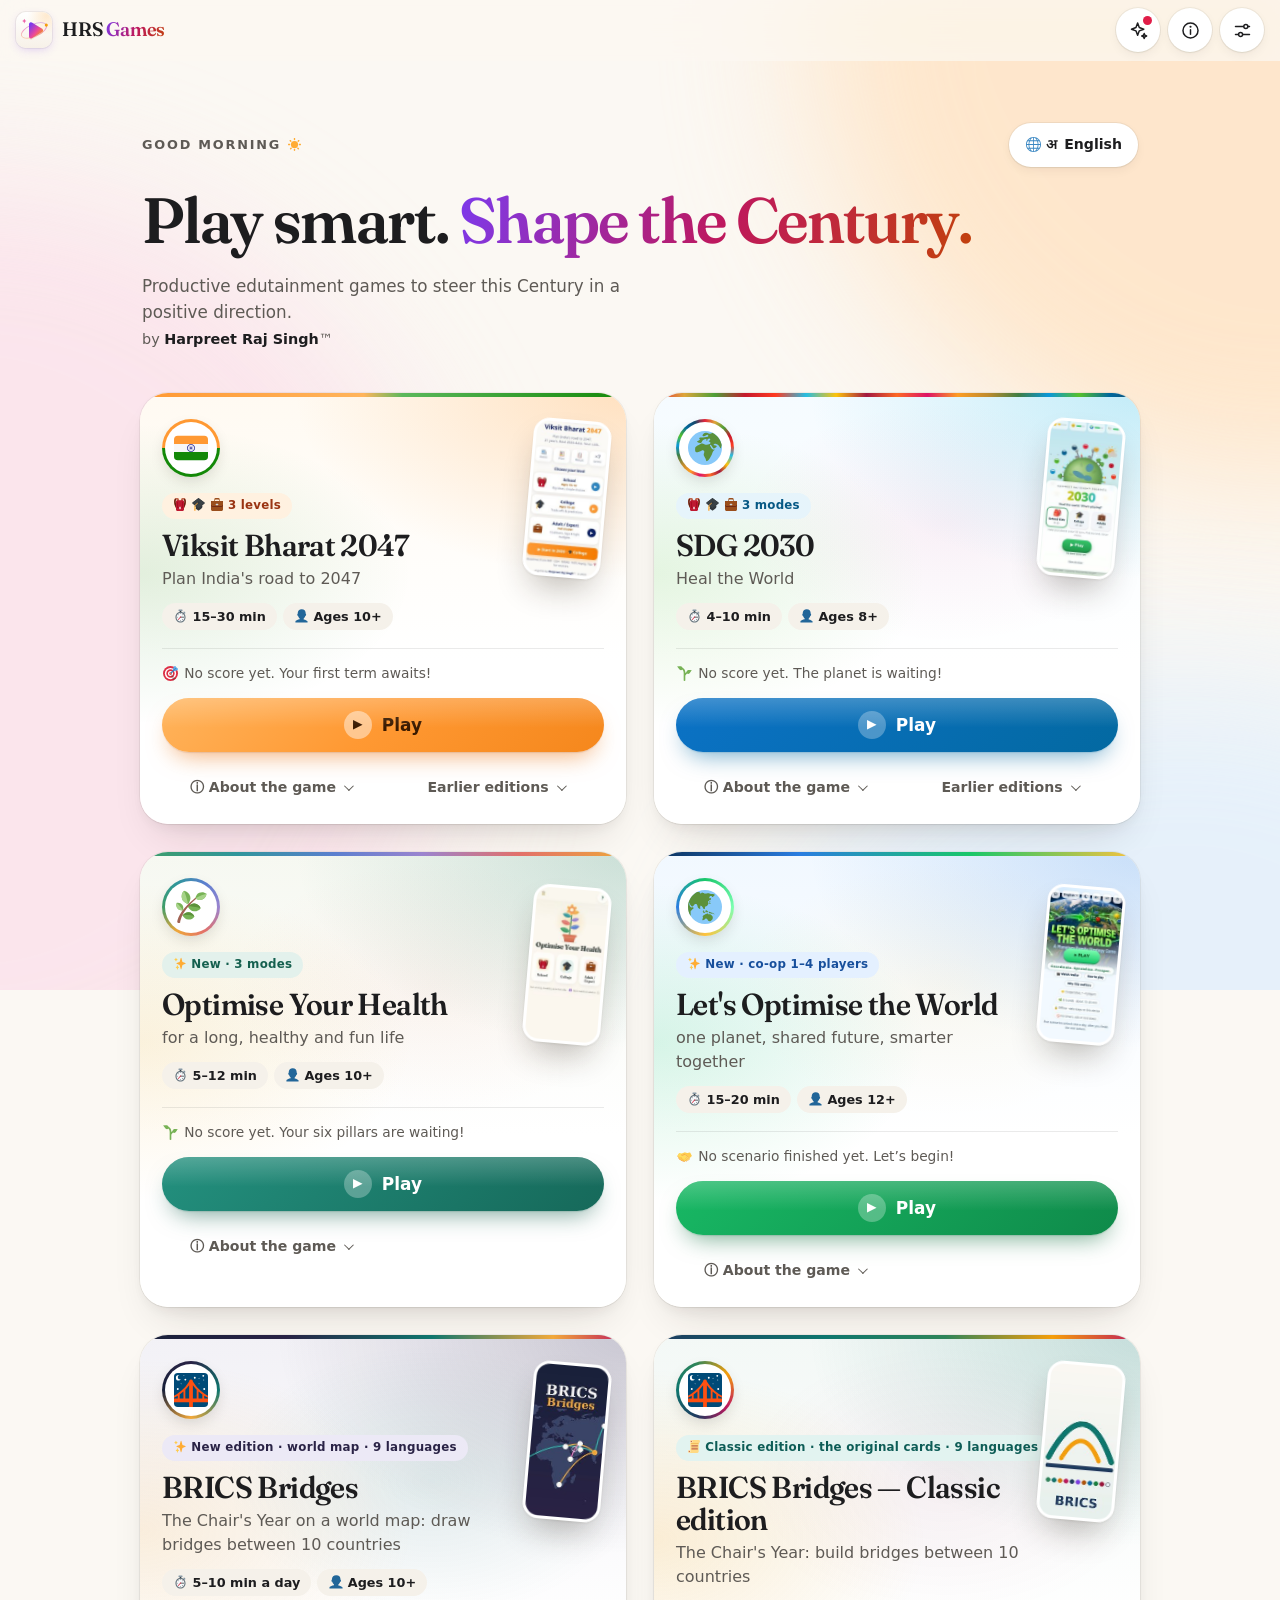
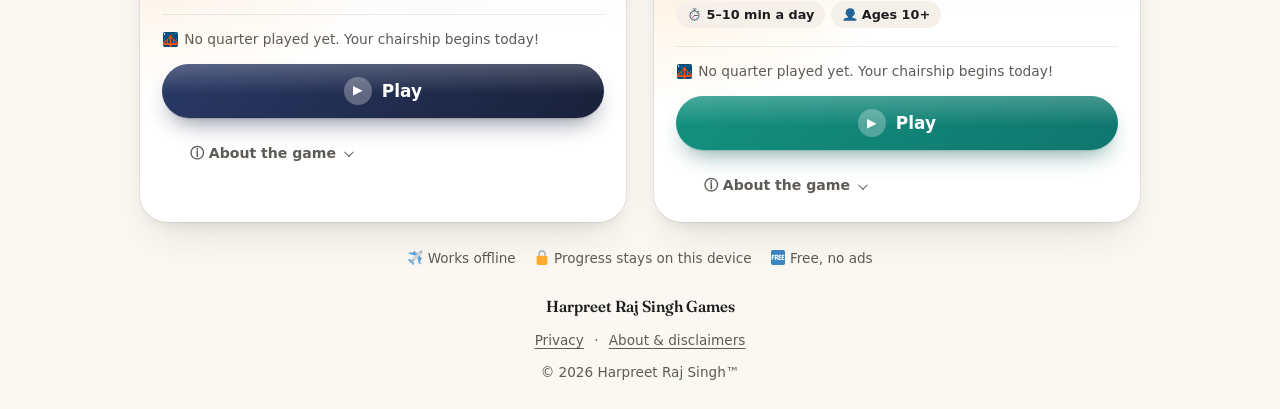
==== commit f8c7fbfc: "HRS Games 1.8.0: BRICS Bridges v2 (2.0.0) — full chair's year (Q1–Q4), School/College/Expert, 9 lang" ====
--- a/index.html
+++ b/index.html
@@ -27,7 +27,7 @@
 <meta name="twitter:description" content="Free educational games by Harpreet Raj Singh: Viksit Bharat 2047, SDG 2030, Optimise Your Health (healthy habits, SDG 3) and Let's Optimise the World (cooperative planetary strategy). Productive edutainment strategy games for youth and adults of the 21st Century. Play in your browser, offline, on Android or iPhone.">
 <meta name="twitter:image" content="https://harijim.github.io/hrs-games/assets/og/hrs-games-og-1200x630.jpg">
 <meta name="twitter:image:alt" content="Harpreet Raj Singh Games: Viksit Bharat 2047, SDG 2030, Optimise Your Health and Let's Optimise the World, educational edutainment games">
-<script type="application/ld+json">{"@context":"https://schema.org","@graph":[{"@type":"WebSite","@id":"https://harijim.github.io/hrs-games/#website","name":"Harpreet Raj Singh Games","alternateName":"HRS Games","url":"https://harijim.github.io/hrs-games/","description":"Free educational games by Harpreet Raj Singh: Viksit Bharat 2047, SDG 2030, Optimise Your Health (healthy habits, SDG 3) and Let's Optimise the World (cooperative planetary strategy). Productive edutainment strategy games for youth and adults of the 21st Century. Play in your browser, offline, on Android or iPhone.","inLanguage":"en","author":{"@id":"https://harijim.github.io/hrs-games/#harpreet-raj-singh"},"publisher":{"@id":"https://harijim.github.io/hrs-games/#harpreet-raj-singh"}},{"@type":"Person","@id":"https://harijim.github.io/hrs-games/#harpreet-raj-singh","name":"Harpreet Raj Singh","email":"mailto:harpreetrajsingh1@gmail.com","url":"https://harijim.github.io/hrs-games/about.html"},{"@type":["VideoGame","SoftwareApplication"],"@id":"https://harijim.github.io/hrs-games/games/viksit-2047/#game","name":"Viksit Bharat 2047","alternateName":"Viksit Bharat 2047: Plan India's road to 2047","url":"https://harijim.github.io/hrs-games/games/viksit-2047/","description":"Viksit Bharat 2047 is a free educational strategy game by Harpreet Raj Singh: plan India's road to 2047 at School, College or Expert level. Seven terms of events, budgets and the power grid, with real 2026 data. Edutainment that works offline.","image":"https://harijim.github.io/hrs-games/assets/og/viksit-2047-og-1200x630.jpg","author":{"@id":"https://harijim.github.io/hrs-games/#harpreet-raj-singh"},"creator":{"@id":"https://harijim.github.io/hrs-games/#harpreet-raj-singh"},"publisher":{"@id":"https://harijim.github.io/hrs-games/#harpreet-raj-singh"},"genre":["Strategy","Simulation","Educational"],"gamePlatform":["Web browser","Android","iOS (Add to Home Screen)"],"operatingSystem":"Any (web browser), Android","applicationCategory":"GameApplication","applicationSubCategory":"Educational strategy game","playMode":"SinglePlayer","inLanguage":"en","isAccessibleForFree":true,"educationalUse":"Edutainment","about":["India","Economic development","Energy transition","Public policy"],"keywords":"educational games, edutainment, Viksit Bharat 2047, Harpreet Raj Singh","offers":{"@type":"Offer","price":"0","priceCurrency":"INR","availability":"https://schema.org/InStock"},"isPartOf":{"@id":"https://harijim.github.io/hrs-games/#website"},"version":"3","audience":[{"@type":"EducationalAudience","educationalRole":"student","audienceType":"School (ages 10–14)"},{"@type":"EducationalAudience","educationalRole":"student","audienceType":"College (ages 15–22)"},{"@type":"Audience","audienceType":"Adults / experts"}],"workExample":[{"@id":"https://harijim.github.io/hrs-games/games/viksit-2047-v2/#game"},{"@id":"https://harijim.github.io/hrs-games/games/viksit-2047-classic/#game"}]},{"@type":["VideoGame","SoftwareApplication"],"@id":"https://harijim.github.io/hrs-games/games/sdg-2030/#game","name":"SDG 2030","alternateName":"SDG 2030: Heal the World","url":"https://harijim.github.io/hrs-games/games/sdg-2030/","description":"SDG 2030 is a free educational game by Harpreet Raj Singh with three modes: School Kids (10 turns), College (16 seasons) and Adults (20 seasons). Heal a tiny planet and fill all 17 Sustainable Development Goals with quizzes, dilemmas and delayed consequences. Edutainment that works offline.","image":"https://harijim.github.io/hrs-games/assets/og/sdg-2030-og-1200x630.jpg","author":{"@id":"https://harijim.github.io/hrs-games/#harpreet-raj-singh"},"creator":{"@id":"https://harijim.github.io/hrs-games/#harpreet-raj-singh"},"publisher":{"@id":"https://harijim.github.io/hrs-games/#harpreet-raj-singh"},"genre":["Strategy","Card game","Educational"],"gamePlatform":["Web browser","Android","iOS (Add to Home Screen)"],"operatingSystem":"Any (web browser), Android","applicationCategory":"GameApplication","applicationSubCategory":"Educational strategy game","playMode":"SinglePlayer","inLanguage":"en","isAccessibleForFree":true,"educationalUse":"Edutainment","about":["Sustainable Development Goals","Climate","Public policy"],"keywords":"educational games, edutainment, SDG 2030, Harpreet Raj Singh","offers":{"@type":"Offer","price":"0","priceCurrency":"INR","availability":"https://schema.org/InStock"},"isPartOf":{"@id":"https://harijim.github.io/hrs-games/#website"},"version":"3","audience":[{"@type":"EducationalAudience","educationalRole":"student","audienceType":"School kids (8–13)"},{"@type":"EducationalAudience","educationalRole":"student","audienceType":"College students (17–22)"},{"@type":"Audience","audienceType":"Adults (23+)"}],"workExample":{"@id":"https://harijim.github.io/hrs-games/games/sdg-2030-classic/#game"}},{"@type":["VideoGame","SoftwareApplication"],"@id":"https://harijim.github.io/hrs-games/games/optimise-your-health/#game","name":"Optimise Your Health","alternateName":"Optimise Your Health: for a long, healthy and fun life","url":"https://harijim.github.io/hrs-games/games/optimise-your-health/","description":"Optimise Your Health is a free educational game by Harpreet Raj Singh: spend Time, Energy and Attention across six pillars of life at School, College or Adult level. Humorous Indian event cards, delayed consequences, sourced WHO and ICMR-NIN facts and gentle Ayurveda traditions. Educational, not medical advice. Works offline.","image":"https://harijim.github.io/hrs-games/assets/og/optimise-your-health-og-1200x630.jpg","author":{"@id":"https://harijim.github.io/hrs-games/#harpreet-raj-singh"},"creator":{"@id":"https://harijim.github.io/hrs-games/#harpreet-raj-singh"},"publisher":{"@id":"https://harijim.github.io/hrs-games/#harpreet-raj-singh"},"genre":["Simulation","Card game","Educational"],"gamePlatform":["Web browser","Android","iOS (Add to Home Screen)"],"operatingSystem":"Any (web browser), Android","applicationCategory":"GameApplication","applicationSubCategory":"Educational strategy game","playMode":"SinglePlayer","inLanguage":"en","isAccessibleForFree":true,"educationalUse":"Edutainment","about":["Health","Well-being","SDG 3: Good Health and Well-being","Ayurveda","Healthy habits"],"keywords":"educational games, edutainment, Optimise Your Health, Harpreet Raj Singh","offers":{"@type":"Offer","price":"0","priceCurrency":"INR","availability":"https://schema.org/InStock"},"isPartOf":{"@id":"https://harijim.github.io/hrs-games/#website"},"version":"1","audience":[{"@type":"EducationalAudience","educationalRole":"student","audienceType":"School (ages 10–14)"},{"@type":"EducationalAudience","educationalRole":"student","audienceType":"College (ages 15–22)"},{"@type":"Audience","audienceType":"Adults"}]},{"@type":["VideoGame","SoftwareApplication"],"@id":"https://harijim.github.io/hrs-games/games/lets-optimise-the-world/#game","name":"Let's Optimise the World","alternateName":"Let's Optimise the World: A Planetary Family Strategy Game","url":"https://harijim.github.io/hrs-games/games/lets-optimise-the-world/","description":"Let's Optimise the World is a free cooperative strategy game by Harpreet Raj Singh for 1–4 players on one device: as one planetary family council, give each region the work it does best, cut system costs by 40–60% and bring planetary boundaries back into the safe zone in 8 rounds. 5 scenarios, 3 difficulties, 6 UN languages. Works offline.","image":"https://harijim.github.io/hrs-games/assets/og/lets-optimise-the-world-og-1200x630.jpg","author":{"@id":"https://harijim.github.io/hrs-games/#harpreet-raj-singh"},"creator":{"@id":"https://harijim.github.io/hrs-games/#harpreet-raj-singh"},"publisher":{"@id":"https://harijim.github.io/hrs-games/#harpreet-raj-singh"},"genre":["Strategy","Cooperative","Educational"],"gamePlatform":["Web browser","Android","iOS (Add to Home Screen)"],"operatingSystem":"Any (web browser), Android","applicationCategory":"GameApplication","applicationSubCategory":"Educational strategy game","playMode":["SinglePlayer","CoOp"],"inLanguage":["en","fr","es","ar","zh","ru"],"isAccessibleForFree":true,"educationalUse":"Edutainment","about":["Global cooperation","Planetary boundaries","Sustainable development","Supply chains","Peace and security"],"keywords":"educational games, edutainment, Let's Optimise the World, Harpreet Raj Singh","offers":{"@type":"Offer","price":"0","priceCurrency":"INR","availability":"https://schema.org/InStock"},"isPartOf":{"@id":"https://harijim.github.io/hrs-games/#website"},"numberOfPlayers":{"@type":"QuantitativeValue","minValue":1,"maxValue":4},"version":"1.0","audience":[{"@type":"EducationalAudience","educationalRole":"student","audienceType":"Ages 12+"},{"@type":"Audience","audienceType":"Families, classrooms and adults"}]},{"@type":["VideoGame","SoftwareApplication"],"@id":"https://harijim.github.io/hrs-games/games/brics-bridges-classic/#game","name":"BRICS Bridges — Classic","alternateName":"BRICS Bridges: The Chair's Year (Classic edition)","url":"https://harijim.github.io/hrs-games/games/brics-bridges-classic/","description":"BRICS Bridges — Classic is a free educational strategy game by Harpreet Raj Singh about India's 2026 BRICS chairship. Play four quarters (Resilience, Innovation, Cooperation, Sustainability): match real strengths of the 10 members and one invited country to real needs, fund shared projects, win consensus, then compare your year with the real New Delhi Declaration. School, College or Expert level, 9 languages. No ads, no data collected. Works offline.","image":"https://harijim.github.io/hrs-games/assets/og/brics-bridges-classic-og-1200x630.jpg","author":{"@id":"https://harijim.github.io/hrs-games/#harpreet-raj-singh"},"creator":{"@id":"https://harijim.github.io/hrs-games/#harpreet-raj-singh"},"publisher":{"@id":"https://harijim.github.io/hrs-games/#harpreet-raj-singh"},"genre":["Strategy","Cooperative","Educational"],"gamePlatform":["Web browser","Android","iOS (Add to Home Screen)"],"operatingSystem":"Any (web browser), Android","applicationCategory":"GameApplication","applicationSubCategory":"Educational strategy game","playMode":"SinglePlayer","inLanguage":["en","hi","pt","ru","zh-Hans","ar","am","fa","id"],"isAccessibleForFree":true,"educationalUse":"Edutainment","about":["BRICS","India's 2026 BRICS chairship","International cooperation","Resilience","Innovation","Sustainability","Viksit Bharat 2047"],"keywords":"educational games, edutainment, BRICS, BRICS Bridges, Classic, Harpreet Raj Singh","offers":{"@type":"Offer","price":"0","priceCurrency":"INR","availability":"https://schema.org/InStock"},"isPartOf":{"@id":"https://harijim.github.io/hrs-games/#website"},"version":"0.3.0","audience":[{"@type":"EducationalAudience","educationalRole":"student","audienceType":"School (ages 10–14)"},{"@type":"EducationalAudience","educationalRole":"student","audienceType":"College (ages 15–22)"},{"@type":"Audience","audienceType":"Adults / experts"}]}]}</script>
+<script type="application/ld+json">{"@context":"https://schema.org","@graph":[{"@type":"WebSite","@id":"https://harijim.github.io/hrs-games/#website","name":"Harpreet Raj Singh Games","alternateName":"HRS Games","url":"https://harijim.github.io/hrs-games/","description":"Free educational games by Harpreet Raj Singh: Viksit Bharat 2047, SDG 2030, Optimise Your Health (healthy habits, SDG 3) and Let's Optimise the World (cooperative planetary strategy). Productive edutainment strategy games for youth and adults of the 21st Century. Play in your browser, offline, on Android or iPhone.","inLanguage":"en","author":{"@id":"https://harijim.github.io/hrs-games/#harpreet-raj-singh"},"publisher":{"@id":"https://harijim.github.io/hrs-games/#harpreet-raj-singh"}},{"@type":"Person","@id":"https://harijim.github.io/hrs-games/#harpreet-raj-singh","name":"Harpreet Raj Singh","email":"mailto:harpreetrajsingh1@gmail.com","url":"https://harijim.github.io/hrs-games/about.html"},{"@type":["VideoGame","SoftwareApplication"],"@id":"https://harijim.github.io/hrs-games/games/viksit-2047/#game","name":"Viksit Bharat 2047","alternateName":"Viksit Bharat 2047: Plan India's road to 2047","url":"https://harijim.github.io/hrs-games/games/viksit-2047/","description":"Viksit Bharat 2047 is a free educational strategy game by Harpreet Raj Singh: plan India's road to 2047 at School, College or Expert level. Seven terms of events, budgets and the power grid, with real 2026 data. Edutainment that works offline.","image":"https://harijim.github.io/hrs-games/assets/og/viksit-2047-og-1200x630.jpg","author":{"@id":"https://harijim.github.io/hrs-games/#harpreet-raj-singh"},"creator":{"@id":"https://harijim.github.io/hrs-games/#harpreet-raj-singh"},"publisher":{"@id":"https://harijim.github.io/hrs-games/#harpreet-raj-singh"},"genre":["Strategy","Simulation","Educational"],"gamePlatform":["Web browser","Android","iOS (Add to Home Screen)"],"operatingSystem":"Any (web browser), Android","applicationCategory":"GameApplication","applicationSubCategory":"Educational strategy game","playMode":"SinglePlayer","inLanguage":"en","isAccessibleForFree":true,"educationalUse":"Edutainment","about":["India","Economic development","Energy transition","Public policy"],"keywords":"educational games, edutainment, Viksit Bharat 2047, Harpreet Raj Singh","offers":{"@type":"Offer","price":"0","priceCurrency":"INR","availability":"https://schema.org/InStock"},"isPartOf":{"@id":"https://harijim.github.io/hrs-games/#website"},"version":"3","audience":[{"@type":"EducationalAudience","educationalRole":"student","audienceType":"School (ages 10–14)"},{"@type":"EducationalAudience","educationalRole":"student","audienceType":"College (ages 15–22)"},{"@type":"Audience","audienceType":"Adults / experts"}],"workExample":[{"@id":"https://harijim.github.io/hrs-games/games/viksit-2047-v2/#game"},{"@id":"https://harijim.github.io/hrs-games/games/viksit-2047-classic/#game"}]},{"@type":["VideoGame","SoftwareApplication"],"@id":"https://harijim.github.io/hrs-games/games/sdg-2030/#game","name":"SDG 2030","alternateName":"SDG 2030: Heal the World","url":"https://harijim.github.io/hrs-games/games/sdg-2030/","description":"SDG 2030 is a free educational game by Harpreet Raj Singh with three modes: School Kids (10 turns), College (16 seasons) and Adults (20 seasons). Heal a tiny planet and fill all 17 Sustainable Development Goals with quizzes, dilemmas and delayed consequences. Edutainment that works offline.","image":"https://harijim.github.io/hrs-games/assets/og/sdg-2030-og-1200x630.jpg","author":{"@id":"https://harijim.github.io/hrs-games/#harpreet-raj-singh"},"creator":{"@id":"https://harijim.github.io/hrs-games/#harpreet-raj-singh"},"publisher":{"@id":"https://harijim.github.io/hrs-games/#harpreet-raj-singh"},"genre":["Strategy","Card game","Educational"],"gamePlatform":["Web browser","Android","iOS (Add to Home Screen)"],"operatingSystem":"Any (web browser), Android","applicationCategory":"GameApplication","applicationSubCategory":"Educational strategy game","playMode":"SinglePlayer","inLanguage":"en","isAccessibleForFree":true,"educationalUse":"Edutainment","about":["Sustainable Development Goals","Climate","Public policy"],"keywords":"educational games, edutainment, SDG 2030, Harpreet Raj Singh","offers":{"@type":"Offer","price":"0","priceCurrency":"INR","availability":"https://schema.org/InStock"},"isPartOf":{"@id":"https://harijim.github.io/hrs-games/#website"},"version":"3","audience":[{"@type":"EducationalAudience","educationalRole":"student","audienceType":"School kids (8–13)"},{"@type":"EducationalAudience","educationalRole":"student","audienceType":"College students (17–22)"},{"@type":"Audience","audienceType":"Adults (23+)"}],"workExample":{"@id":"https://harijim.github.io/hrs-games/games/sdg-2030-classic/#game"}},{"@type":["VideoGame","SoftwareApplication"],"@id":"https://harijim.github.io/hrs-games/games/optimise-your-health/#game","name":"Optimise Your Health","alternateName":"Optimise Your Health: for a long, healthy and fun life","url":"https://harijim.github.io/hrs-games/games/optimise-your-health/","description":"Optimise Your Health is a free educational game by Harpreet Raj Singh: spend Time, Energy and Attention across six pillars of life at School, College or Adult level. Humorous Indian event cards, delayed consequences, sourced WHO and ICMR-NIN facts and gentle Ayurveda traditions. Educational, not medical advice. Works offline.","image":"https://harijim.github.io/hrs-games/assets/og/optimise-your-health-og-1200x630.jpg","author":{"@id":"https://harijim.github.io/hrs-games/#harpreet-raj-singh"},"creator":{"@id":"https://harijim.github.io/hrs-games/#harpreet-raj-singh"},"publisher":{"@id":"https://harijim.github.io/hrs-games/#harpreet-raj-singh"},"genre":["Simulation","Card game","Educational"],"gamePlatform":["Web browser","Android","iOS (Add to Home Screen)"],"operatingSystem":"Any (web browser), Android","applicationCategory":"GameApplication","applicationSubCategory":"Educational strategy game","playMode":"SinglePlayer","inLanguage":"en","isAccessibleForFree":true,"educationalUse":"Edutainment","about":["Health","Well-being","SDG 3: Good Health and Well-being","Ayurveda","Healthy habits"],"keywords":"educational games, edutainment, Optimise Your Health, Harpreet Raj Singh","offers":{"@type":"Offer","price":"0","priceCurrency":"INR","availability":"https://schema.org/InStock"},"isPartOf":{"@id":"https://harijim.github.io/hrs-games/#website"},"version":"1","audience":[{"@type":"EducationalAudience","educationalRole":"student","audienceType":"School (ages 10–14)"},{"@type":"EducationalAudience","educationalRole":"student","audienceType":"College (ages 15–22)"},{"@type":"Audience","audienceType":"Adults"}]},{"@type":["VideoGame","SoftwareApplication"],"@id":"https://harijim.github.io/hrs-games/games/lets-optimise-the-world/#game","name":"Let's Optimise the World","alternateName":"Let's Optimise the World: A Planetary Family Strategy Game","url":"https://harijim.github.io/hrs-games/games/lets-optimise-the-world/","description":"Let's Optimise the World is a free cooperative strategy game by Harpreet Raj Singh for 1–4 players on one device: as one planetary family council, give each region the work it does best, cut system costs by 40–60% and bring planetary boundaries back into the safe zone in 8 rounds. 5 scenarios, 3 difficulties, 6 UN languages. Works offline.","image":"https://harijim.github.io/hrs-games/assets/og/lets-optimise-the-world-og-1200x630.jpg","author":{"@id":"https://harijim.github.io/hrs-games/#harpreet-raj-singh"},"creator":{"@id":"https://harijim.github.io/hrs-games/#harpreet-raj-singh"},"publisher":{"@id":"https://harijim.github.io/hrs-games/#harpreet-raj-singh"},"genre":["Strategy","Cooperative","Educational"],"gamePlatform":["Web browser","Android","iOS (Add to Home Screen)"],"operatingSystem":"Any (web browser), Android","applicationCategory":"GameApplication","applicationSubCategory":"Educational strategy game","playMode":["SinglePlayer","CoOp"],"inLanguage":["en","fr","es","ar","zh","ru"],"isAccessibleForFree":true,"educationalUse":"Edutainment","about":["Global cooperation","Planetary boundaries","Sustainable development","Supply chains","Peace and security"],"keywords":"educational games, edutainment, Let's Optimise the World, Harpreet Raj Singh","offers":{"@type":"Offer","price":"0","priceCurrency":"INR","availability":"https://schema.org/InStock"},"isPartOf":{"@id":"https://harijim.github.io/hrs-games/#website"},"numberOfPlayers":{"@type":"QuantitativeValue","minValue":1,"maxValue":4},"version":"1.0","audience":[{"@type":"EducationalAudience","educationalRole":"student","audienceType":"Ages 12+"},{"@type":"Audience","audienceType":"Families, classrooms and adults"}]},{"@type":["VideoGame","SoftwareApplication"],"@id":"https://harijim.github.io/hrs-games/games/brics-bridges/#game","name":"BRICS Bridges","alternateName":"BRICS Bridges: The Chair's Year","url":"https://harijim.github.io/hrs-games/games/brics-bridges/","description":"BRICS Bridges is a free educational strategy game by Harpreet Raj Singh about India's 2026 BRICS chairship. On a world map, lend real strengths of the 10 members and one invited country to real needs, draw bridges, fund shared projects and win consensus in the council. One quarter a day: Resilience, Innovation, Cooperation, Sustainability. Then compare your year with the real New Delhi Declaration. School, College or Expert level, 9 languages. No ads, no data collected. Works offline.","image":"https://harijim.github.io/hrs-games/assets/og/brics-bridges-og-1200x630.jpg","author":{"@id":"https://harijim.github.io/hrs-games/#harpreet-raj-singh"},"creator":{"@id":"https://harijim.github.io/hrs-games/#harpreet-raj-singh"},"publisher":{"@id":"https://harijim.github.io/hrs-games/#harpreet-raj-singh"},"genre":["Strategy","Cooperative","Educational"],"gamePlatform":["Web browser","Android","iOS (Add to Home Screen)"],"operatingSystem":"Any (web browser), Android","applicationCategory":"GameApplication","applicationSubCategory":"Educational strategy game","playMode":"SinglePlayer","inLanguage":["en","hi","pt","ru","zh-Hans","ar","am","fa","id"],"isAccessibleForFree":true,"educationalUse":"Edutainment","accessibilityFeature":["alternativeText","highContrastDisplay","reducedMotion","readingOrder","structuralNavigation"],"about":["BRICS","India's 2026 BRICS chairship","International cooperation","Resilience","Innovation","Sustainability","Viksit Bharat 2047"],"keywords":"educational games, edutainment, BRICS, BRICS Bridges, world map, Harpreet Raj Singh","offers":{"@type":"Offer","price":"0","priceCurrency":"INR","availability":"https://schema.org/InStock"},"isPartOf":{"@id":"https://harijim.github.io/hrs-games/#website"},"version":"2.0.0","workExample":{"@id":"https://harijim.github.io/hrs-games/games/brics-bridges-classic/#game"},"audience":[{"@type":"EducationalAudience","educationalRole":"student","audienceType":"School (ages 10–14)"},{"@type":"EducationalAudience","educationalRole":"student","audienceType":"College (ages 15–22)"},{"@type":"Audience","audienceType":"Adults / experts"}]},{"@type":["VideoGame","SoftwareApplication"],"@id":"https://harijim.github.io/hrs-games/games/brics-bridges-classic/#game","name":"BRICS Bridges — Classic","alternateName":"BRICS Bridges: The Chair's Year (Classic edition)","url":"https://harijim.github.io/hrs-games/games/brics-bridges-classic/","description":"BRICS Bridges — Classic is a free educational strategy game by Harpreet Raj Singh about India's 2026 BRICS chairship. Play four quarters (Resilience, Innovation, Cooperation, Sustainability): match real strengths of the 10 members and one invited country to real needs, fund shared projects, win consensus, then compare your year with the real New Delhi Declaration. School, College or Expert level, 9 languages. No ads, no data collected. Works offline.","image":"https://harijim.github.io/hrs-games/assets/og/brics-bridges-classic-og-1200x630.jpg","author":{"@id":"https://harijim.github.io/hrs-games/#harpreet-raj-singh"},"creator":{"@id":"https://harijim.github.io/hrs-games/#harpreet-raj-singh"},"publisher":{"@id":"https://harijim.github.io/hrs-games/#harpreet-raj-singh"},"genre":["Strategy","Cooperative","Educational"],"gamePlatform":["Web browser","Android","iOS (Add to Home Screen)"],"operatingSystem":"Any (web browser), Android","applicationCategory":"GameApplication","applicationSubCategory":"Educational strategy game","playMode":"SinglePlayer","inLanguage":["en","hi","pt","ru","zh-Hans","ar","am","fa","id"],"isAccessibleForFree":true,"educationalUse":"Edutainment","about":["BRICS","India's 2026 BRICS chairship","International cooperation","Resilience","Innovation","Sustainability","Viksit Bharat 2047"],"keywords":"educational games, edutainment, BRICS, BRICS Bridges, Classic, Harpreet Raj Singh","offers":{"@type":"Offer","price":"0","priceCurrency":"INR","availability":"https://schema.org/InStock"},"isPartOf":{"@id":"https://harijim.github.io/hrs-games/#website"},"version":"0.3.0","audience":[{"@type":"EducationalAudience","educationalRole":"student","audienceType":"School (ages 10–14)"},{"@type":"EducationalAudience","educationalRole":"student","audienceType":"College (ages 15–22)"},{"@type":"Audience","audienceType":"Adults / experts"}]}]}</script>
 <!-- seo:end -->
 <!-- ios:start (generated by tools/build.js) -->
 <meta name="mobile-web-app-capable" content="yes">
@@ -171,7 +171,7 @@
     </ul>
     <h2 data-i18n="ab.contactH">Contact</h2>
     <p><span data-i18n="ab.contact">Feedback, ideas or questions:</span> <a href="mailto:harpreetrajsingh1@gmail.com">harpreetrajsingh1@gmail.com</a></p>
-    <p class="fine"><span data-i18n="ab.version">Version</span> <span id="ver">1.7.0</span> · © 2026 Harpreet Raj Singh. <span data-i18n="ab.rights">All rights reserved.</span></p>
+    <p class="fine"><span data-i18n="ab.version">Version</span> <span id="ver">1.8.0</span> · © 2026 Harpreet Raj Singh. <span data-i18n="ab.rights">All rights reserved.</span></p>
   </div>
 </section>
 
--- a/css/shell.css
+++ b/css/shell.css
@@ -273,3 +273,11 @@
 .g5 .newb{background:#e2f3f0;color:#0d5c56}html[data-theme=dark] .g5 .newb{background:rgba(15,118,110,.22);color:#99e0d6}
 .g5 .btn{background:linear-gradient(135deg,#14917f 0%,#0f766e 100%);color:#fff;box-shadow:0 1px 1px rgba(13,92,86,.15),0 12px 24px -10px rgba(13,92,86,.6)}
 .g5 .btn.cont{background:linear-gradient(135deg,#f5a524 0%,#d97706 100%);color:#fff;box-shadow:0 12px 24px -10px rgba(180,83,9,.55)}
+/* ===== css/shell.css: card palette for BRICS Bridges v2 (cls 'g6'; dusk navy, teal arcs, amber India node) ===== */
+.g6{background:radial-gradient(120% 75% at 100% 0%,rgba(42,35,70,.20) 0%,rgba(42,35,70,0) 60%),radial-gradient(80% 50% at 0% 40%,rgba(242,169,59,.16) 0%,rgba(242,169,59,0) 70%),radial-gradient(60% 40% at 60% 30%,rgba(15,118,110,.10),rgba(15,118,110,0) 70%),linear-gradient(180deg,#f2f1f6 0%,var(--surface) 62%)}
+html[data-theme=dark] .g6{background:radial-gradient(120% 75% at 100% 0%,rgba(42,35,70,.55),rgba(42,35,70,0) 60%),radial-gradient(80% 50% at 0% 40%,rgba(242,169,59,.12),rgba(242,169,59,0) 70%),var(--surface)}
+.g6 .band{background:linear-gradient(90deg,#19213a 0%,#2a2346 30%,#0f766e 60%,#f2a93b 85%,#be185d 100%)}
+.g6 .ico{background:conic-gradient(from -90deg,#19213a,#2a2346,#0f766e,#f2a93b,#19213a)}
+.g6 .newb{background:#ece9f6;color:#2a2346}html[data-theme=dark] .g6 .newb{background:rgba(124,108,200,.22);color:#d9d3ff}
+.g6 .btn{background:linear-gradient(135deg,#2a3a66 0%,#19213a 100%);color:#fff;box-shadow:0 1px 1px rgba(25,33,58,.15),0 12px 24px -10px rgba(25,33,58,.6)}
+.g6 .btn.cont{background:linear-gradient(135deg,#f5a524 0%,#b45309 100%);color:#fff;box-shadow:0 12px 24px -10px rgba(180,83,9,.55)}
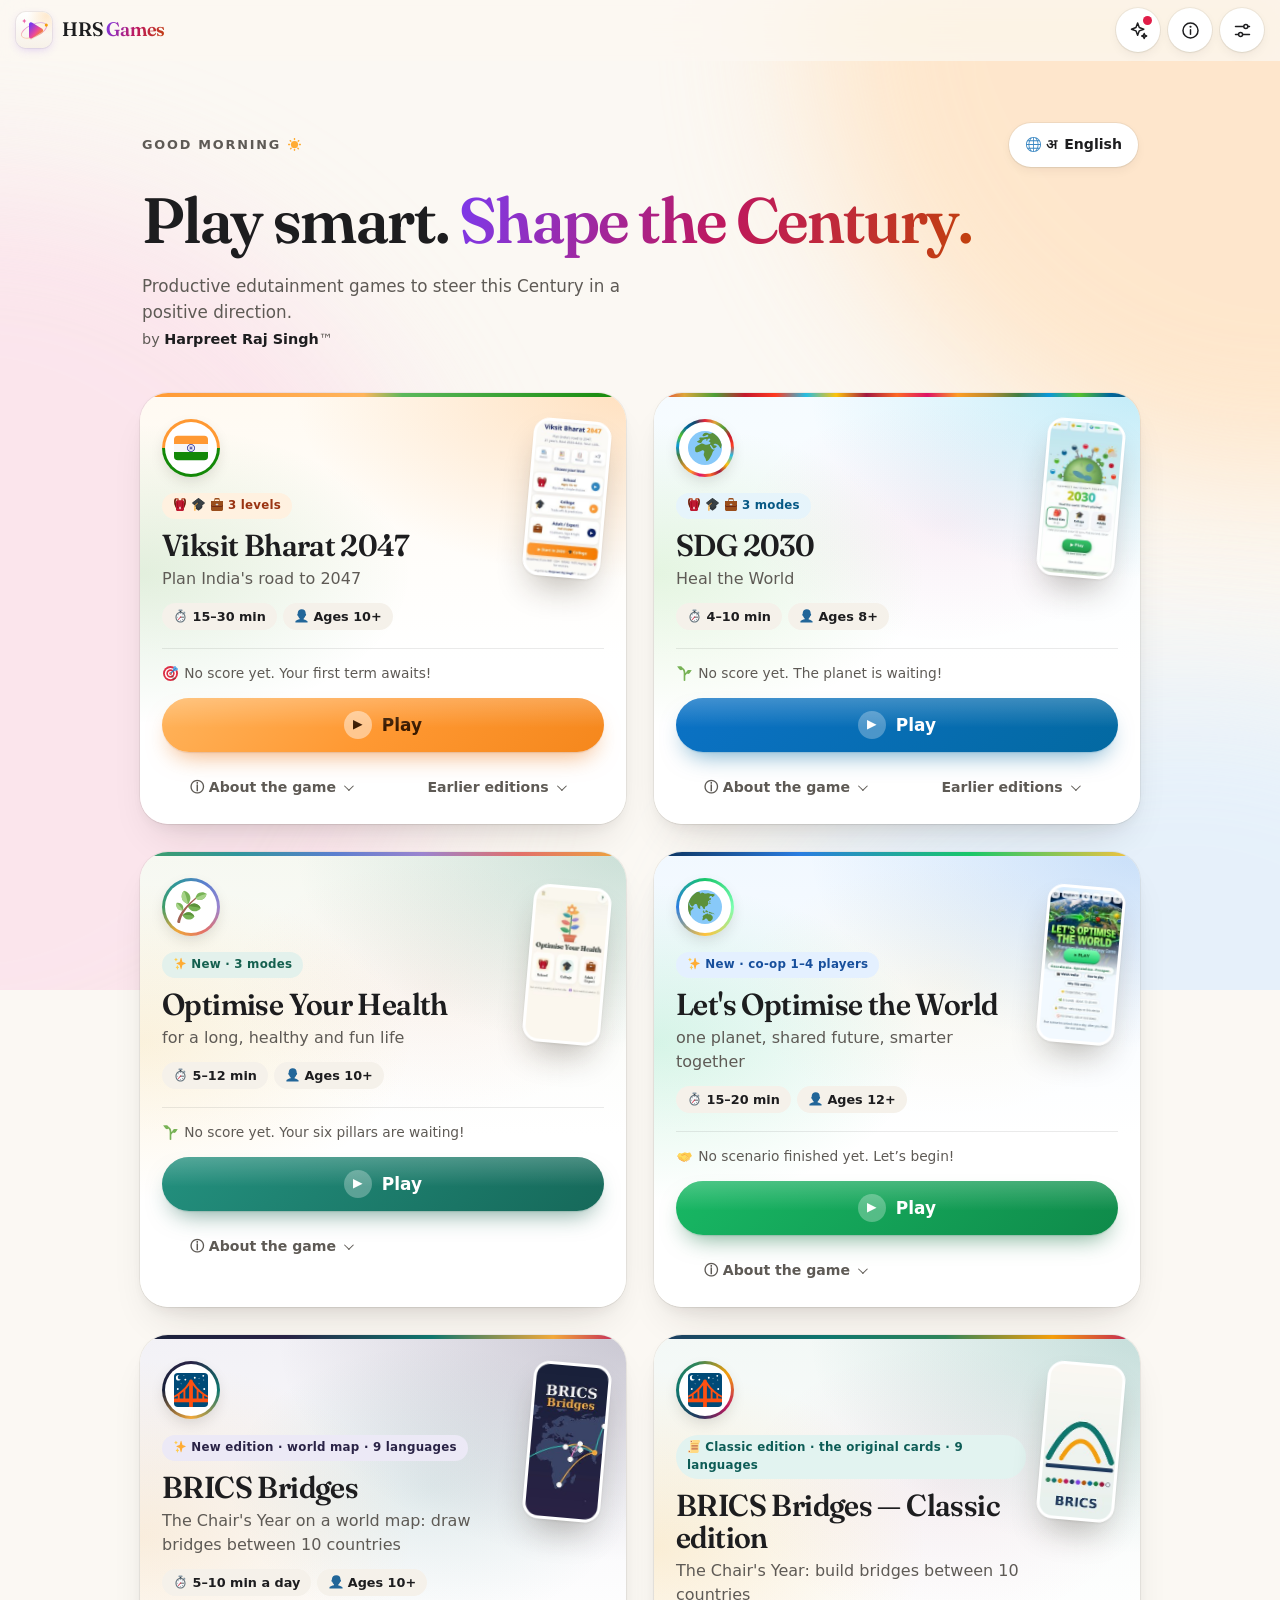
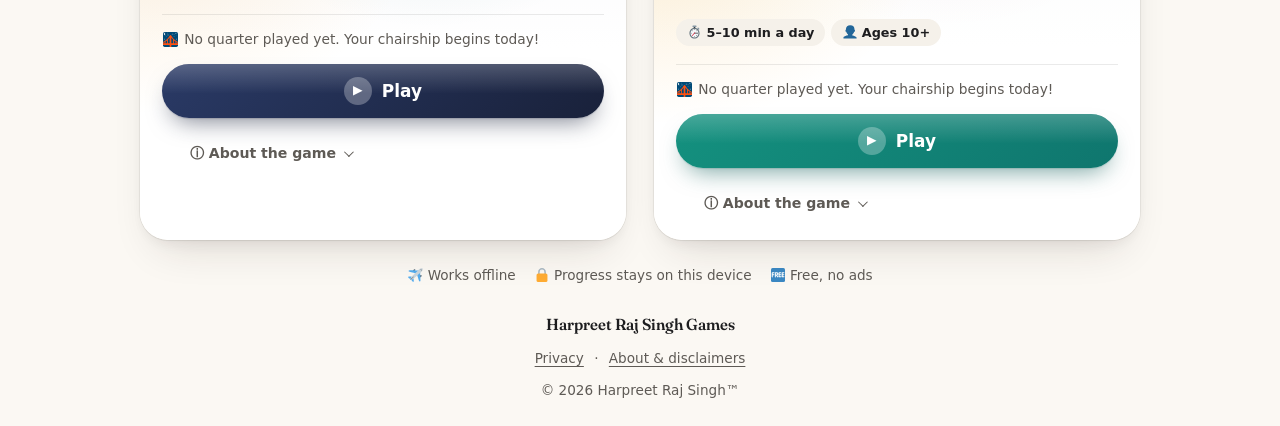
==== commit d159ce76: "HRS Games 1.8.1: launcher badges no longer clipped by the card thumbnail on phones; Classic page tit" ====
--- a/index.html
+++ b/index.html
@@ -171,7 +171,7 @@
     </ul>
     <h2 data-i18n="ab.contactH">Contact</h2>
     <p><span data-i18n="ab.contact">Feedback, ideas or questions:</span> <a href="mailto:harpreetrajsingh1@gmail.com">harpreetrajsingh1@gmail.com</a></p>
-    <p class="fine"><span data-i18n="ab.version">Version</span> <span id="ver">1.8.0</span> · © 2026 Harpreet Raj Singh. <span data-i18n="ab.rights">All rights reserved.</span></p>
+    <p class="fine"><span data-i18n="ab.version">Version</span> <span id="ver">1.8.1</span> · © 2026 Harpreet Raj Singh. <span data-i18n="ab.rights">All rights reserved.</span></p>
   </div>
 </section>
 
--- a/css/shell.css
+++ b/css/shell.css
@@ -91,6 +91,7 @@
 .game h2{margin:0;font-family:var(--display);font-size:1.9rem;line-height:1.06;letter-spacing:-.02em;font-weight:600;max-width:calc(100% - 92px)}
 .game .sub{margin:6px 0 12px;font-size:1rem;color:var(--mute);max-width:calc(100% - 92px)}
 .hero-c .meta{display:flex;flex-wrap:wrap;gap:6px;max-width:calc(100% - 92px)}
+.game .newb{max-width:calc(100% - 92px)} /* 1.8.1: badge must clear the phone thumbnail (390px) */
 .chip{font-size:.8rem;font-weight:600;background:var(--surface2);border-radius:999px;padding:4px 11px;color:var(--ink)}
 .game .body{padding:4px 22px 14px;display:flex;flex-direction:column;gap:14px;flex:1}
 /* best chips */
@@ -233,7 +234,7 @@
 html[data-reduce-motion] .confetti{display:none}
 @media (prefers-reduced-motion:reduce){.bg-art i{animation:none}}
 @media (min-width:700px){main{padding-top:18px}.hero{padding:44px 2px 22px}.games{gap:28px}.hero h1{font-size:4rem}}
-@media (max-width:360px){main{padding-left:14px;padding-right:14px}.game .hero-c{padding:24px 16px 12px}.game .body{padding:4px 16px 12px}.game h2{font-size:1.6rem}.thumb{width:62px;height:126px;right:14px}.game h2,.game .sub,.hero-c .meta{max-width:calc(100% - 72px)}.bn{font-size:1.08rem}.topnav{gap:6px}}
+@media (max-width:360px){main{padding-left:14px;padding-right:14px}.game .hero-c{padding:24px 16px 12px}.game .body{padding:4px 16px 12px}.game h2{font-size:1.6rem}.thumb{width:62px;height:126px;right:14px}.game h2,.game .sub,.hero-c .meta,.game .newb{max-width:calc(100% - 72px)}.bn{font-size:1.08rem}.topnav{gap:6px}}
 h1[tabindex="-1"]:focus:not(:focus-visible),h1[tabindex="-1"]:focus{outline:none}
 /* language: home chip + settings segmented controls */
 .hero-row{display:flex;align-items:center;justify-content:space-between;gap:8px;margin:0 0 6px;flex-wrap:wrap}
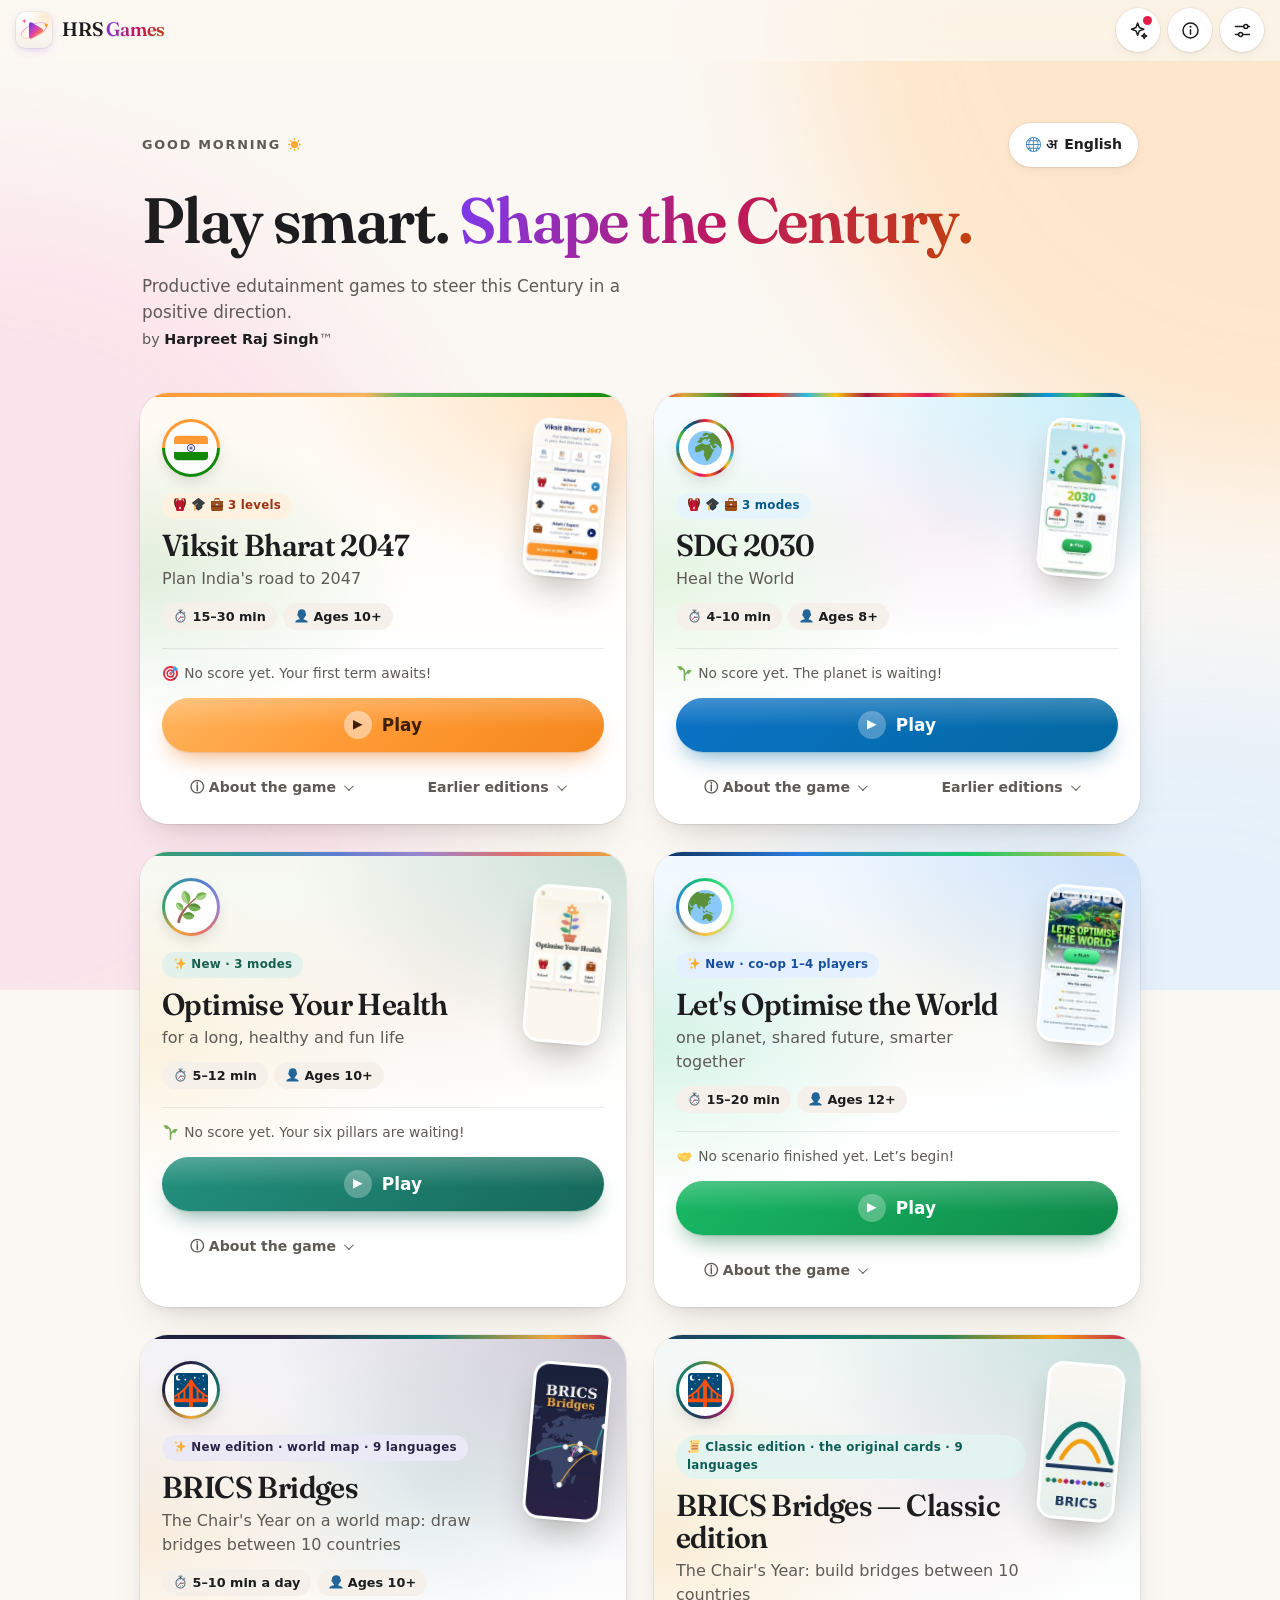
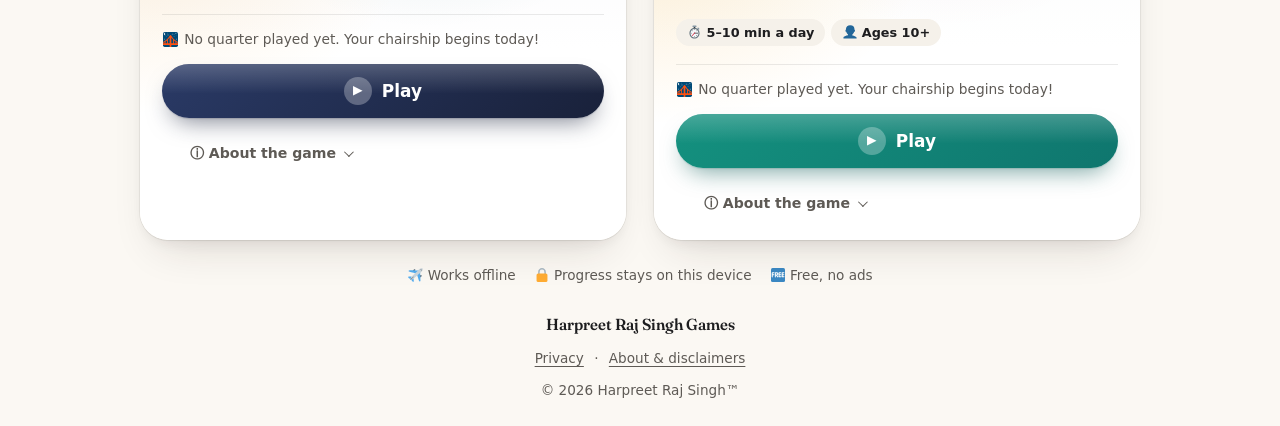
==== commit d896a987: "HRS Games 1.8.2: Bharat 2047 strip/lens in BRICS Bridges (v2 + Classic) shown only when the turn's p" ====
--- a/index.html
+++ b/index.html
@@ -171,7 +171,7 @@
     </ul>
     <h2 data-i18n="ab.contactH">Contact</h2>
     <p><span data-i18n="ab.contact">Feedback, ideas or questions:</span> <a href="mailto:harpreetrajsingh1@gmail.com">harpreetrajsingh1@gmail.com</a></p>
-    <p class="fine"><span data-i18n="ab.version">Version</span> <span id="ver">1.8.1</span> · © 2026 Harpreet Raj Singh. <span data-i18n="ab.rights">All rights reserved.</span></p>
+    <p class="fine"><span data-i18n="ab.version">Version</span> <span id="ver">1.8.2</span> · © 2026 Harpreet Raj Singh. <span data-i18n="ab.rights">All rights reserved.</span></p>
   </div>
 </section>
 
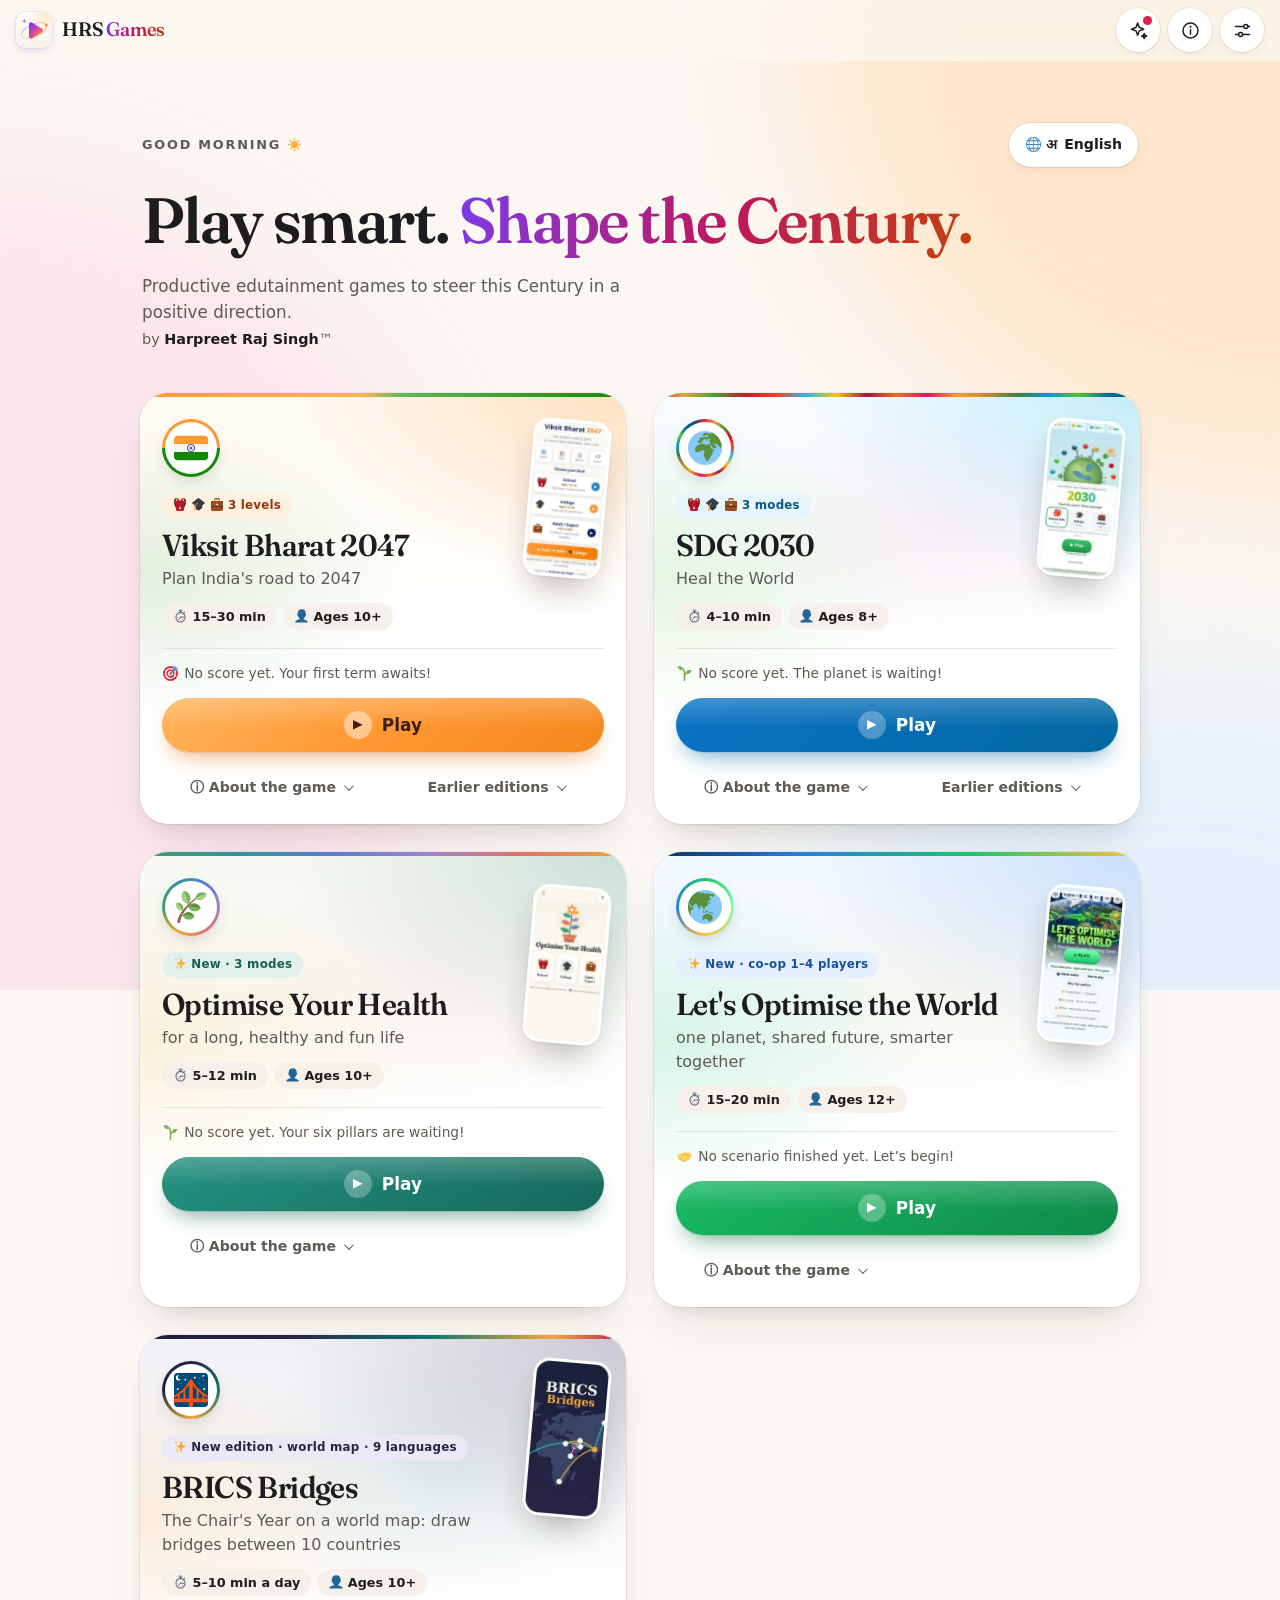
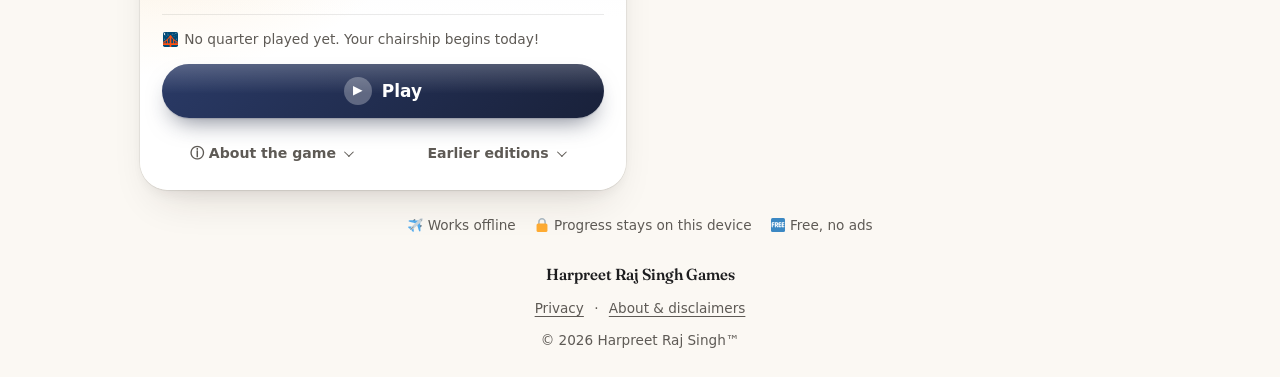
==== commit f4b8d572: "HRS Games 1.8.3: BRICS Bridges is one game with two versions — Classic is now its 'First version (Cl" ====
--- a/index.html
+++ b/index.html
@@ -27,7 +27,7 @@
 <meta name="twitter:description" content="Free educational games by Harpreet Raj Singh: Viksit Bharat 2047, SDG 2030, Optimise Your Health (healthy habits, SDG 3) and Let's Optimise the World (cooperative planetary strategy). Productive edutainment strategy games for youth and adults of the 21st Century. Play in your browser, offline, on Android or iPhone.">
 <meta name="twitter:image" content="https://harijim.github.io/hrs-games/assets/og/hrs-games-og-1200x630.jpg">
 <meta name="twitter:image:alt" content="Harpreet Raj Singh Games: Viksit Bharat 2047, SDG 2030, Optimise Your Health and Let's Optimise the World, educational edutainment games">
-<script type="application/ld+json">{"@context":"https://schema.org","@graph":[{"@type":"WebSite","@id":"https://harijim.github.io/hrs-games/#website","name":"Harpreet Raj Singh Games","alternateName":"HRS Games","url":"https://harijim.github.io/hrs-games/","description":"Free educational games by Harpreet Raj Singh: Viksit Bharat 2047, SDG 2030, Optimise Your Health (healthy habits, SDG 3) and Let's Optimise the World (cooperative planetary strategy). Productive edutainment strategy games for youth and adults of the 21st Century. Play in your browser, offline, on Android or iPhone.","inLanguage":"en","author":{"@id":"https://harijim.github.io/hrs-games/#harpreet-raj-singh"},"publisher":{"@id":"https://harijim.github.io/hrs-games/#harpreet-raj-singh"}},{"@type":"Person","@id":"https://harijim.github.io/hrs-games/#harpreet-raj-singh","name":"Harpreet Raj Singh","email":"mailto:harpreetrajsingh1@gmail.com","url":"https://harijim.github.io/hrs-games/about.html"},{"@type":["VideoGame","SoftwareApplication"],"@id":"https://harijim.github.io/hrs-games/games/viksit-2047/#game","name":"Viksit Bharat 2047","alternateName":"Viksit Bharat 2047: Plan India's road to 2047","url":"https://harijim.github.io/hrs-games/games/viksit-2047/","description":"Viksit Bharat 2047 is a free educational strategy game by Harpreet Raj Singh: plan India's road to 2047 at School, College or Expert level. Seven terms of events, budgets and the power grid, with real 2026 data. Edutainment that works offline.","image":"https://harijim.github.io/hrs-games/assets/og/viksit-2047-og-1200x630.jpg","author":{"@id":"https://harijim.github.io/hrs-games/#harpreet-raj-singh"},"creator":{"@id":"https://harijim.github.io/hrs-games/#harpreet-raj-singh"},"publisher":{"@id":"https://harijim.github.io/hrs-games/#harpreet-raj-singh"},"genre":["Strategy","Simulation","Educational"],"gamePlatform":["Web browser","Android","iOS (Add to Home Screen)"],"operatingSystem":"Any (web browser), Android","applicationCategory":"GameApplication","applicationSubCategory":"Educational strategy game","playMode":"SinglePlayer","inLanguage":"en","isAccessibleForFree":true,"educationalUse":"Edutainment","about":["India","Economic development","Energy transition","Public policy"],"keywords":"educational games, edutainment, Viksit Bharat 2047, Harpreet Raj Singh","offers":{"@type":"Offer","price":"0","priceCurrency":"INR","availability":"https://schema.org/InStock"},"isPartOf":{"@id":"https://harijim.github.io/hrs-games/#website"},"version":"3","audience":[{"@type":"EducationalAudience","educationalRole":"student","audienceType":"School (ages 10–14)"},{"@type":"EducationalAudience","educationalRole":"student","audienceType":"College (ages 15–22)"},{"@type":"Audience","audienceType":"Adults / experts"}],"workExample":[{"@id":"https://harijim.github.io/hrs-games/games/viksit-2047-v2/#game"},{"@id":"https://harijim.github.io/hrs-games/games/viksit-2047-classic/#game"}]},{"@type":["VideoGame","SoftwareApplication"],"@id":"https://harijim.github.io/hrs-games/games/sdg-2030/#game","name":"SDG 2030","alternateName":"SDG 2030: Heal the World","url":"https://harijim.github.io/hrs-games/games/sdg-2030/","description":"SDG 2030 is a free educational game by Harpreet Raj Singh with three modes: School Kids (10 turns), College (16 seasons) and Adults (20 seasons). Heal a tiny planet and fill all 17 Sustainable Development Goals with quizzes, dilemmas and delayed consequences. Edutainment that works offline.","image":"https://harijim.github.io/hrs-games/assets/og/sdg-2030-og-1200x630.jpg","author":{"@id":"https://harijim.github.io/hrs-games/#harpreet-raj-singh"},"creator":{"@id":"https://harijim.github.io/hrs-games/#harpreet-raj-singh"},"publisher":{"@id":"https://harijim.github.io/hrs-games/#harpreet-raj-singh"},"genre":["Strategy","Card game","Educational"],"gamePlatform":["Web browser","Android","iOS (Add to Home Screen)"],"operatingSystem":"Any (web browser), Android","applicationCategory":"GameApplication","applicationSubCategory":"Educational strategy game","playMode":"SinglePlayer","inLanguage":"en","isAccessibleForFree":true,"educationalUse":"Edutainment","about":["Sustainable Development Goals","Climate","Public policy"],"keywords":"educational games, edutainment, SDG 2030, Harpreet Raj Singh","offers":{"@type":"Offer","price":"0","priceCurrency":"INR","availability":"https://schema.org/InStock"},"isPartOf":{"@id":"https://harijim.github.io/hrs-games/#website"},"version":"3","audience":[{"@type":"EducationalAudience","educationalRole":"student","audienceType":"School kids (8–13)"},{"@type":"EducationalAudience","educationalRole":"student","audienceType":"College students (17–22)"},{"@type":"Audience","audienceType":"Adults (23+)"}],"workExample":{"@id":"https://harijim.github.io/hrs-games/games/sdg-2030-classic/#game"}},{"@type":["VideoGame","SoftwareApplication"],"@id":"https://harijim.github.io/hrs-games/games/optimise-your-health/#game","name":"Optimise Your Health","alternateName":"Optimise Your Health: for a long, healthy and fun life","url":"https://harijim.github.io/hrs-games/games/optimise-your-health/","description":"Optimise Your Health is a free educational game by Harpreet Raj Singh: spend Time, Energy and Attention across six pillars of life at School, College or Adult level. Humorous Indian event cards, delayed consequences, sourced WHO and ICMR-NIN facts and gentle Ayurveda traditions. Educational, not medical advice. Works offline.","image":"https://harijim.github.io/hrs-games/assets/og/optimise-your-health-og-1200x630.jpg","author":{"@id":"https://harijim.github.io/hrs-games/#harpreet-raj-singh"},"creator":{"@id":"https://harijim.github.io/hrs-games/#harpreet-raj-singh"},"publisher":{"@id":"https://harijim.github.io/hrs-games/#harpreet-raj-singh"},"genre":["Simulation","Card game","Educational"],"gamePlatform":["Web browser","Android","iOS (Add to Home Screen)"],"operatingSystem":"Any (web browser), Android","applicationCategory":"GameApplication","applicationSubCategory":"Educational strategy game","playMode":"SinglePlayer","inLanguage":"en","isAccessibleForFree":true,"educationalUse":"Edutainment","about":["Health","Well-being","SDG 3: Good Health and Well-being","Ayurveda","Healthy habits"],"keywords":"educational games, edutainment, Optimise Your Health, Harpreet Raj Singh","offers":{"@type":"Offer","price":"0","priceCurrency":"INR","availability":"https://schema.org/InStock"},"isPartOf":{"@id":"https://harijim.github.io/hrs-games/#website"},"version":"1","audience":[{"@type":"EducationalAudience","educationalRole":"student","audienceType":"School (ages 10–14)"},{"@type":"EducationalAudience","educationalRole":"student","audienceType":"College (ages 15–22)"},{"@type":"Audience","audienceType":"Adults"}]},{"@type":["VideoGame","SoftwareApplication"],"@id":"https://harijim.github.io/hrs-games/games/lets-optimise-the-world/#game","name":"Let's Optimise the World","alternateName":"Let's Optimise the World: A Planetary Family Strategy Game","url":"https://harijim.github.io/hrs-games/games/lets-optimise-the-world/","description":"Let's Optimise the World is a free cooperative strategy game by Harpreet Raj Singh for 1–4 players on one device: as one planetary family council, give each region the work it does best, cut system costs by 40–60% and bring planetary boundaries back into the safe zone in 8 rounds. 5 scenarios, 3 difficulties, 6 UN languages. Works offline.","image":"https://harijim.github.io/hrs-games/assets/og/lets-optimise-the-world-og-1200x630.jpg","author":{"@id":"https://harijim.github.io/hrs-games/#harpreet-raj-singh"},"creator":{"@id":"https://harijim.github.io/hrs-games/#harpreet-raj-singh"},"publisher":{"@id":"https://harijim.github.io/hrs-games/#harpreet-raj-singh"},"genre":["Strategy","Cooperative","Educational"],"gamePlatform":["Web browser","Android","iOS (Add to Home Screen)"],"operatingSystem":"Any (web browser), Android","applicationCategory":"GameApplication","applicationSubCategory":"Educational strategy game","playMode":["SinglePlayer","CoOp"],"inLanguage":["en","fr","es","ar","zh","ru"],"isAccessibleForFree":true,"educationalUse":"Edutainment","about":["Global cooperation","Planetary boundaries","Sustainable development","Supply chains","Peace and security"],"keywords":"educational games, edutainment, Let's Optimise the World, Harpreet Raj Singh","offers":{"@type":"Offer","price":"0","priceCurrency":"INR","availability":"https://schema.org/InStock"},"isPartOf":{"@id":"https://harijim.github.io/hrs-games/#website"},"numberOfPlayers":{"@type":"QuantitativeValue","minValue":1,"maxValue":4},"version":"1.0","audience":[{"@type":"EducationalAudience","educationalRole":"student","audienceType":"Ages 12+"},{"@type":"Audience","audienceType":"Families, classrooms and adults"}]},{"@type":["VideoGame","SoftwareApplication"],"@id":"https://harijim.github.io/hrs-games/games/brics-bridges/#game","name":"BRICS Bridges","alternateName":"BRICS Bridges: The Chair's Year","url":"https://harijim.github.io/hrs-games/games/brics-bridges/","description":"BRICS Bridges is a free educational strategy game by Harpreet Raj Singh about India's 2026 BRICS chairship. On a world map, lend real strengths of the 10 members and one invited country to real needs, draw bridges, fund shared projects and win consensus in the council. One quarter a day: Resilience, Innovation, Cooperation, Sustainability. Then compare your year with the real New Delhi Declaration. School, College or Expert level, 9 languages. No ads, no data collected. Works offline.","image":"https://harijim.github.io/hrs-games/assets/og/brics-bridges-og-1200x630.jpg","author":{"@id":"https://harijim.github.io/hrs-games/#harpreet-raj-singh"},"creator":{"@id":"https://harijim.github.io/hrs-games/#harpreet-raj-singh"},"publisher":{"@id":"https://harijim.github.io/hrs-games/#harpreet-raj-singh"},"genre":["Strategy","Cooperative","Educational"],"gamePlatform":["Web browser","Android","iOS (Add to Home Screen)"],"operatingSystem":"Any (web browser), Android","applicationCategory":"GameApplication","applicationSubCategory":"Educational strategy game","playMode":"SinglePlayer","inLanguage":["en","hi","pt","ru","zh-Hans","ar","am","fa","id"],"isAccessibleForFree":true,"educationalUse":"Edutainment","accessibilityFeature":["alternativeText","highContrastDisplay","reducedMotion","readingOrder","structuralNavigation"],"about":["BRICS","India's 2026 BRICS chairship","International cooperation","Resilience","Innovation","Sustainability","Viksit Bharat 2047"],"keywords":"educational games, edutainment, BRICS, BRICS Bridges, world map, Harpreet Raj Singh","offers":{"@type":"Offer","price":"0","priceCurrency":"INR","availability":"https://schema.org/InStock"},"isPartOf":{"@id":"https://harijim.github.io/hrs-games/#website"},"version":"2.0.0","workExample":{"@id":"https://harijim.github.io/hrs-games/games/brics-bridges-classic/#game"},"audience":[{"@type":"EducationalAudience","educationalRole":"student","audienceType":"School (ages 10–14)"},{"@type":"EducationalAudience","educationalRole":"student","audienceType":"College (ages 15–22)"},{"@type":"Audience","audienceType":"Adults / experts"}]},{"@type":["VideoGame","SoftwareApplication"],"@id":"https://harijim.github.io/hrs-games/games/brics-bridges-classic/#game","name":"BRICS Bridges — Classic","alternateName":"BRICS Bridges: The Chair's Year (Classic edition)","url":"https://harijim.github.io/hrs-games/games/brics-bridges-classic/","description":"BRICS Bridges — Classic is a free educational strategy game by Harpreet Raj Singh about India's 2026 BRICS chairship. Play four quarters (Resilience, Innovation, Cooperation, Sustainability): match real strengths of the 10 members and one invited country to real needs, fund shared projects, win consensus, then compare your year with the real New Delhi Declaration. School, College or Expert level, 9 languages. No ads, no data collected. Works offline.","image":"https://harijim.github.io/hrs-games/assets/og/brics-bridges-classic-og-1200x630.jpg","author":{"@id":"https://harijim.github.io/hrs-games/#harpreet-raj-singh"},"creator":{"@id":"https://harijim.github.io/hrs-games/#harpreet-raj-singh"},"publisher":{"@id":"https://harijim.github.io/hrs-games/#harpreet-raj-singh"},"genre":["Strategy","Cooperative","Educational"],"gamePlatform":["Web browser","Android","iOS (Add to Home Screen)"],"operatingSystem":"Any (web browser), Android","applicationCategory":"GameApplication","applicationSubCategory":"Educational strategy game","playMode":"SinglePlayer","inLanguage":["en","hi","pt","ru","zh-Hans","ar","am","fa","id"],"isAccessibleForFree":true,"educationalUse":"Edutainment","about":["BRICS","India's 2026 BRICS chairship","International cooperation","Resilience","Innovation","Sustainability","Viksit Bharat 2047"],"keywords":"educational games, edutainment, BRICS, BRICS Bridges, Classic, Harpreet Raj Singh","offers":{"@type":"Offer","price":"0","priceCurrency":"INR","availability":"https://schema.org/InStock"},"isPartOf":{"@id":"https://harijim.github.io/hrs-games/#website"},"version":"0.3.0","audience":[{"@type":"EducationalAudience","educationalRole":"student","audienceType":"School (ages 10–14)"},{"@type":"EducationalAudience","educationalRole":"student","audienceType":"College (ages 15–22)"},{"@type":"Audience","audienceType":"Adults / experts"}]}]}</script>
+<script type="application/ld+json">{"@context":"https://schema.org","@graph":[{"@type":"WebSite","@id":"https://harijim.github.io/hrs-games/#website","name":"Harpreet Raj Singh Games","alternateName":"HRS Games","url":"https://harijim.github.io/hrs-games/","description":"Free educational games by Harpreet Raj Singh: Viksit Bharat 2047, SDG 2030, Optimise Your Health (healthy habits, SDG 3) and Let's Optimise the World (cooperative planetary strategy). Productive edutainment strategy games for youth and adults of the 21st Century. Play in your browser, offline, on Android or iPhone.","inLanguage":"en","author":{"@id":"https://harijim.github.io/hrs-games/#harpreet-raj-singh"},"publisher":{"@id":"https://harijim.github.io/hrs-games/#harpreet-raj-singh"}},{"@type":"Person","@id":"https://harijim.github.io/hrs-games/#harpreet-raj-singh","name":"Harpreet Raj Singh","email":"mailto:harpreetrajsingh1@gmail.com","url":"https://harijim.github.io/hrs-games/about.html"},{"@type":["VideoGame","SoftwareApplication"],"@id":"https://harijim.github.io/hrs-games/games/viksit-2047/#game","name":"Viksit Bharat 2047","alternateName":"Viksit Bharat 2047: Plan India's road to 2047","url":"https://harijim.github.io/hrs-games/games/viksit-2047/","description":"Viksit Bharat 2047 is a free educational strategy game by Harpreet Raj Singh: plan India's road to 2047 at School, College or Expert level. Seven terms of events, budgets and the power grid, with real 2026 data. Edutainment that works offline.","image":"https://harijim.github.io/hrs-games/assets/og/viksit-2047-og-1200x630.jpg","author":{"@id":"https://harijim.github.io/hrs-games/#harpreet-raj-singh"},"creator":{"@id":"https://harijim.github.io/hrs-games/#harpreet-raj-singh"},"publisher":{"@id":"https://harijim.github.io/hrs-games/#harpreet-raj-singh"},"genre":["Strategy","Simulation","Educational"],"gamePlatform":["Web browser","Android","iOS (Add to Home Screen)"],"operatingSystem":"Any (web browser), Android","applicationCategory":"GameApplication","applicationSubCategory":"Educational strategy game","playMode":"SinglePlayer","inLanguage":"en","isAccessibleForFree":true,"educationalUse":"Edutainment","about":["India","Economic development","Energy transition","Public policy"],"keywords":"educational games, edutainment, Viksit Bharat 2047, Harpreet Raj Singh","offers":{"@type":"Offer","price":"0","priceCurrency":"INR","availability":"https://schema.org/InStock"},"isPartOf":{"@id":"https://harijim.github.io/hrs-games/#website"},"version":"3","audience":[{"@type":"EducationalAudience","educationalRole":"student","audienceType":"School (ages 10–14)"},{"@type":"EducationalAudience","educationalRole":"student","audienceType":"College (ages 15–22)"},{"@type":"Audience","audienceType":"Adults / experts"}],"workExample":[{"@id":"https://harijim.github.io/hrs-games/games/viksit-2047-v2/#game"},{"@id":"https://harijim.github.io/hrs-games/games/viksit-2047-classic/#game"}]},{"@type":["VideoGame","SoftwareApplication"],"@id":"https://harijim.github.io/hrs-games/games/sdg-2030/#game","name":"SDG 2030","alternateName":"SDG 2030: Heal the World","url":"https://harijim.github.io/hrs-games/games/sdg-2030/","description":"SDG 2030 is a free educational game by Harpreet Raj Singh with three modes: School Kids (10 turns), College (16 seasons) and Adults (20 seasons). Heal a tiny planet and fill all 17 Sustainable Development Goals with quizzes, dilemmas and delayed consequences. Edutainment that works offline.","image":"https://harijim.github.io/hrs-games/assets/og/sdg-2030-og-1200x630.jpg","author":{"@id":"https://harijim.github.io/hrs-games/#harpreet-raj-singh"},"creator":{"@id":"https://harijim.github.io/hrs-games/#harpreet-raj-singh"},"publisher":{"@id":"https://harijim.github.io/hrs-games/#harpreet-raj-singh"},"genre":["Strategy","Card game","Educational"],"gamePlatform":["Web browser","Android","iOS (Add to Home Screen)"],"operatingSystem":"Any (web browser), Android","applicationCategory":"GameApplication","applicationSubCategory":"Educational strategy game","playMode":"SinglePlayer","inLanguage":"en","isAccessibleForFree":true,"educationalUse":"Edutainment","about":["Sustainable Development Goals","Climate","Public policy"],"keywords":"educational games, edutainment, SDG 2030, Harpreet Raj Singh","offers":{"@type":"Offer","price":"0","priceCurrency":"INR","availability":"https://schema.org/InStock"},"isPartOf":{"@id":"https://harijim.github.io/hrs-games/#website"},"version":"3","audience":[{"@type":"EducationalAudience","educationalRole":"student","audienceType":"School kids (8–13)"},{"@type":"EducationalAudience","educationalRole":"student","audienceType":"College students (17–22)"},{"@type":"Audience","audienceType":"Adults (23+)"}],"workExample":{"@id":"https://harijim.github.io/hrs-games/games/sdg-2030-classic/#game"}},{"@type":["VideoGame","SoftwareApplication"],"@id":"https://harijim.github.io/hrs-games/games/optimise-your-health/#game","name":"Optimise Your Health","alternateName":"Optimise Your Health: for a long, healthy and fun life","url":"https://harijim.github.io/hrs-games/games/optimise-your-health/","description":"Optimise Your Health is a free educational game by Harpreet Raj Singh: spend Time, Energy and Attention across six pillars of life at School, College or Adult level. Humorous Indian event cards, delayed consequences, sourced WHO and ICMR-NIN facts and gentle Ayurveda traditions. Educational, not medical advice. Works offline.","image":"https://harijim.github.io/hrs-games/assets/og/optimise-your-health-og-1200x630.jpg","author":{"@id":"https://harijim.github.io/hrs-games/#harpreet-raj-singh"},"creator":{"@id":"https://harijim.github.io/hrs-games/#harpreet-raj-singh"},"publisher":{"@id":"https://harijim.github.io/hrs-games/#harpreet-raj-singh"},"genre":["Simulation","Card game","Educational"],"gamePlatform":["Web browser","Android","iOS (Add to Home Screen)"],"operatingSystem":"Any (web browser), Android","applicationCategory":"GameApplication","applicationSubCategory":"Educational strategy game","playMode":"SinglePlayer","inLanguage":"en","isAccessibleForFree":true,"educationalUse":"Edutainment","about":["Health","Well-being","SDG 3: Good Health and Well-being","Ayurveda","Healthy habits"],"keywords":"educational games, edutainment, Optimise Your Health, Harpreet Raj Singh","offers":{"@type":"Offer","price":"0","priceCurrency":"INR","availability":"https://schema.org/InStock"},"isPartOf":{"@id":"https://harijim.github.io/hrs-games/#website"},"version":"1","audience":[{"@type":"EducationalAudience","educationalRole":"student","audienceType":"School (ages 10–14)"},{"@type":"EducationalAudience","educationalRole":"student","audienceType":"College (ages 15–22)"},{"@type":"Audience","audienceType":"Adults"}]},{"@type":["VideoGame","SoftwareApplication"],"@id":"https://harijim.github.io/hrs-games/games/lets-optimise-the-world/#game","name":"Let's Optimise the World","alternateName":"Let's Optimise the World: A Planetary Family Strategy Game","url":"https://harijim.github.io/hrs-games/games/lets-optimise-the-world/","description":"Let's Optimise the World is a free cooperative strategy game by Harpreet Raj Singh for 1–4 players on one device: as one planetary family council, give each region the work it does best, cut system costs by 40–60% and bring planetary boundaries back into the safe zone in 8 rounds. 5 scenarios, 3 difficulties, 6 UN languages. Works offline.","image":"https://harijim.github.io/hrs-games/assets/og/lets-optimise-the-world-og-1200x630.jpg","author":{"@id":"https://harijim.github.io/hrs-games/#harpreet-raj-singh"},"creator":{"@id":"https://harijim.github.io/hrs-games/#harpreet-raj-singh"},"publisher":{"@id":"https://harijim.github.io/hrs-games/#harpreet-raj-singh"},"genre":["Strategy","Cooperative","Educational"],"gamePlatform":["Web browser","Android","iOS (Add to Home Screen)"],"operatingSystem":"Any (web browser), Android","applicationCategory":"GameApplication","applicationSubCategory":"Educational strategy game","playMode":["SinglePlayer","CoOp"],"inLanguage":["en","fr","es","ar","zh","ru"],"isAccessibleForFree":true,"educationalUse":"Edutainment","about":["Global cooperation","Planetary boundaries","Sustainable development","Supply chains","Peace and security"],"keywords":"educational games, edutainment, Let's Optimise the World, Harpreet Raj Singh","offers":{"@type":"Offer","price":"0","priceCurrency":"INR","availability":"https://schema.org/InStock"},"isPartOf":{"@id":"https://harijim.github.io/hrs-games/#website"},"numberOfPlayers":{"@type":"QuantitativeValue","minValue":1,"maxValue":4},"version":"1.0","audience":[{"@type":"EducationalAudience","educationalRole":"student","audienceType":"Ages 12+"},{"@type":"Audience","audienceType":"Families, classrooms and adults"}]},{"@type":["VideoGame","SoftwareApplication"],"@id":"https://harijim.github.io/hrs-games/games/brics-bridges/#game","name":"BRICS Bridges","alternateName":"BRICS Bridges: The Chair's Year","url":"https://harijim.github.io/hrs-games/games/brics-bridges/","description":"BRICS Bridges is a free educational strategy game by Harpreet Raj Singh about India's 2026 BRICS chairship. On a world map, lend real strengths of the 10 members and one invited country to real needs, draw bridges, fund shared projects and win consensus in the council. One quarter a day: Resilience, Innovation, Cooperation, Sustainability. Then compare your year with the real New Delhi Declaration. School, College or Expert level, 9 languages. No ads, no data collected. Works offline.","image":"https://harijim.github.io/hrs-games/assets/og/brics-bridges-og-1200x630.jpg","author":{"@id":"https://harijim.github.io/hrs-games/#harpreet-raj-singh"},"creator":{"@id":"https://harijim.github.io/hrs-games/#harpreet-raj-singh"},"publisher":{"@id":"https://harijim.github.io/hrs-games/#harpreet-raj-singh"},"genre":["Strategy","Cooperative","Educational"],"gamePlatform":["Web browser","Android","iOS (Add to Home Screen)"],"operatingSystem":"Any (web browser), Android","applicationCategory":"GameApplication","applicationSubCategory":"Educational strategy game","playMode":"SinglePlayer","inLanguage":["en","hi","pt","ru","zh-Hans","ar","am","fa","id"],"isAccessibleForFree":true,"educationalUse":"Edutainment","accessibilityFeature":["alternativeText","highContrastDisplay","reducedMotion","readingOrder","structuralNavigation"],"about":["BRICS","India's 2026 BRICS chairship","International cooperation","Resilience","Innovation","Sustainability","Viksit Bharat 2047"],"keywords":"educational games, edutainment, BRICS, BRICS Bridges, world map, Harpreet Raj Singh","offers":{"@type":"Offer","price":"0","priceCurrency":"INR","availability":"https://schema.org/InStock"},"isPartOf":{"@id":"https://harijim.github.io/hrs-games/#website"},"version":"2.0.1","workExample":{"@id":"https://harijim.github.io/hrs-games/games/brics-bridges-classic/#game"},"audience":[{"@type":"EducationalAudience","educationalRole":"student","audienceType":"School (ages 10–14)"},{"@type":"EducationalAudience","educationalRole":"student","audienceType":"College (ages 15–22)"},{"@type":"Audience","audienceType":"Adults / experts"}]}]}</script>
 <!-- seo:end -->
 <!-- ios:start (generated by tools/build.js) -->
 <meta name="mobile-web-app-capable" content="yes">
@@ -171,7 +171,7 @@
     </ul>
     <h2 data-i18n="ab.contactH">Contact</h2>
     <p><span data-i18n="ab.contact">Feedback, ideas or questions:</span> <a href="mailto:harpreetrajsingh1@gmail.com">harpreetrajsingh1@gmail.com</a></p>
-    <p class="fine"><span data-i18n="ab.version">Version</span> <span id="ver">1.8.2</span> · © 2026 Harpreet Raj Singh. <span data-i18n="ab.rights">All rights reserved.</span></p>
+    <p class="fine"><span data-i18n="ab.version">Version</span> <span id="ver">1.8.3</span> · © 2026 Harpreet Raj Singh. <span data-i18n="ab.rights">All rights reserved.</span></p>
   </div>
 </section>
 
